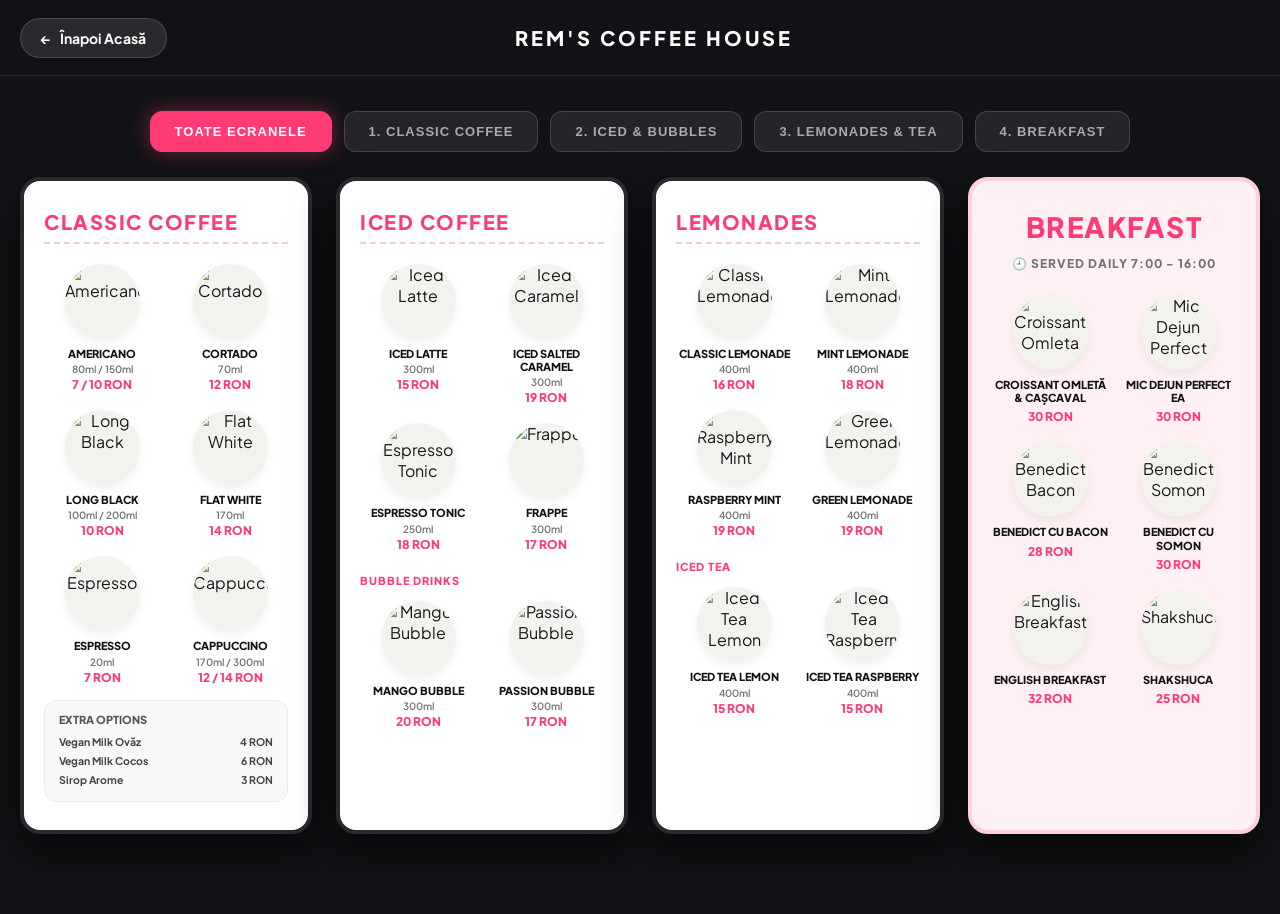
==== meniu.html @ 2468f1c6 "Create meniu.html" ====
<!DOCTYPE html>
<html lang="ro">
<head>
  <meta charset="UTF-8">
  <meta name="viewport" content="width=device-width, initial-scale=1.0">
  <title>Meniu Digital - Rem's Coffee House</title>
  
  <style>
    @import url('https://fonts.googleapis.com/css2?family=Plus+Jakarta+Sans:wght@400;500;600;700;800&display=swap');

    :root {
      --bg-dark: #121316;
      --card-bg: #ffffff;
      --text-main: #18191c;
      --text-muted: #71737c;
      --pink-neon: #ff3b75;
      --pink-light: #fff0f4;
      --border-color: #e2e4e9;
      --font-main: 'Plus Jakarta Sans', sans-serif;
    }

    * { box-sizing: border-box; margin: 0; padding: 0; }

    body {
      background-color: var(--bg-dark);
      color: #ffffff;
      font-family: var(--font-main);
      padding-bottom: 80px;
      -webkit-font-smoothing: antialiased;
    }

    .wrap { max-width: 1400px; margin: 0 auto; padding: 0 20px; }

    /* HEADER */
    .site-header {
      background: rgba(18, 19, 22, 0.85);
      backdrop-filter: blur(12px);
      border-bottom: 1px solid rgba(255,255,255,0.1);
      position: sticky;
      top: 0;
      z-index: 100;
    }

    .nav-container {
      display: flex;
      justify-content: space-between;
      align-items: center;
      height: 75px;
    }

    .btn-home {
      display: inline-flex;
      align-items: center;
      gap: 8px;
      text-decoration: none;
      color: #ffffff;
      font-weight: 700;
      font-size: 14px;
      background: rgba(255, 255, 255, 0.1);
      border: 1px solid rgba(255,255,255,0.15);
      padding: 10px 20px;
      border-radius: 30px;
      transition: all 0.25s ease;
    }

    .btn-home:hover {
      background: #ffffff;
      color: #000000;
      transform: translateY(-2px);
    }

    .logo-center {
      font-size: 20px;
      font-weight: 800;
      letter-spacing: 3px;
      color: #ffffff;
    }

    /* SCREEN SELECTOR / TABS */
    .tabs-bar {
      display: flex;
      justify-content: center;
      gap: 12px;
      margin: 35px 0 25px;
      flex-wrap: wrap;
    }

    .tab-btn {
      background: rgba(255, 255, 255, 0.08);
      border: 1px solid rgba(255, 255, 255, 0.15);
      color: #aaaaaa;
      padding: 12px 24px;
      border-radius: 12px;
      font-size: 13px;
      font-weight: 700;
      cursor: pointer;
      text-transform: uppercase;
      letter-spacing: 1px;
      transition: all 0.2s ease;
    }

    .tab-btn:hover, .tab-btn.active {
      background: var(--pink-neon);
      color: #ffffff;
      border-color: var(--pink-neon);
      box-shadow: 0 0 20px rgba(255, 59, 117, 0.4);
    }

    /* MENU PANELS CONTAINER */
    .tv-boards-grid {
      display: grid;
      grid-template-columns: repeat(4, 1fr);
      gap: 24px;
    }

    /* SINGLE TV BOARD */
    .tv-board {
      background: var(--card-bg);
      color: var(--text-main);
      border-radius: 20px;
      padding: 28px 20px;
      box-shadow: 0 20px 40px rgba(0, 0, 0, 0.6);
      display: flex;
      flex-direction: column;
      position: relative;
      overflow: hidden;
      border: 4px solid #282a30;
      transition: transform 0.3s ease;
    }

    .tv-board.pink-theme {
      background: var(--pink-light);
      border-color: #ffd0dc;
    }

    .board-header-title {
      color: var(--pink-neon);
      font-size: 20px;
      font-weight: 800;
      letter-spacing: 1.5px;
      text-transform: uppercase;
      margin-bottom: 20px;
      border-bottom: 2px dashed #f0cad4;
      padding-bottom: 8px;
    }

    .pink-theme .board-header-title {
      font-size: 28px;
      text-align: center;
      margin-bottom: 4px;
      border-bottom: none;
    }

    .pink-theme .sub-schedule {
      text-align: center;
      font-size: 12px;
      font-weight: 800;
      color: var(--text-muted);
      margin-bottom: 24px;
      letter-spacing: 1px;
    }

    .section-label {
      font-size: 11px;
      font-weight: 800;
      text-transform: uppercase;
      letter-spacing: 1px;
      color: var(--pink-neon);
      margin: 22px 0 14px;
    }

    /* ITEMS GRID IN BOARD */
    .items-grid-2col {
      display: grid;
      grid-template-columns: repeat(2, 1fr);
      gap: 18px 12px;
    }

    .items-grid-1col {
      display: flex;
      flex-direction: column;
      gap: 14px;
    }

    .item-card {
      display: flex;
      flex-direction: column;
      align-items: center;
      text-align: center;
    }

    .img-wrap {
      width: 75px;
      height: 75px;
      border-radius: 50%;
      overflow: hidden;
      margin-bottom: 8px;
      background: #f4f2ee;
      box-shadow: 0 4px 10px rgba(0,0,0,0.06);
    }

    .img-wrap img {
      width: 100%;
      height: 100%;
      object-fit: cover;
      transition: transform 0.3s ease;
    }

    .item-card:hover .img-wrap img {
      transform: scale(1.1);
    }

    .item-title {
      font-size: 11px;
      font-weight: 800;
      text-transform: uppercase;
      line-height: 1.2;
      margin-bottom: 3px;
      color: #111;
    }

    .item-meta {
      font-size: 10px;
      color: var(--text-muted);
      font-weight: 600;
    }

    .item-price-tag {
      font-size: 12px;
      font-weight: 800;
      color: var(--pink-neon);
      margin-top: 2px;
    }

    /* EXTRA LIST */
    .extras-panel {
      background: #f8f8fa;
      border-radius: 12px;
      padding: 12px 14px;
      margin-top: 15px;
      border: 1px solid #ebebeb;
    }

    .extras-panel h5 {
      font-size: 11px;
      text-transform: uppercase;
      font-weight: 800;
      color: #555;
      margin-bottom: 6px;
    }

    .extra-item {
      display: flex;
      justify-content: space-between;
      font-size: 10.5px;
      font-weight: 700;
      padding: 3px 0;
      color: #444;
    }

    /* RESPONSIVE */
    @media (max-width: 1200px) {
      .tv-boards-grid { grid-template-columns: repeat(2, 1fr); }
    }

    @media (max-width: 650px) {
      .tv-boards-grid { grid-template-columns: 1fr; }
    }
  </style>
</head>
<body>

  <!-- HEADER -->
  <header class="site-header">
    <div class="wrap nav-container">
      <a href="index.html" class="btn-home">
        <span>←</span> Înapoi Acasă
      </a>

      <div class="logo-center">
        REM'S COFFEE HOUSE
      </div>

      <div style="width: 120px;"></div>
    </div>
  </header>

  <div class="wrap">
    
    <!-- TABS MENU -->
    <div class="tabs-bar">
      <button class="tab-btn active" onclick="filterBoard('all')">Toate Ecranele</button>
      <button class="tab-btn" onclick="filterBoard('board-1')">1. Classic Coffee</button>
      <button class="tab-btn" onclick="filterBoard('board-2')">2. Iced & Bubbles</button>
      <button class="tab-btn" onclick="filterBoard('board-3')">3. Lemonades & Tea</button>
      <button class="tab-btn" onclick="filterBoard('board-4')">4. Breakfast</button>
    </div>

    <!-- ECRANELE DIGITALE (STIL TV PANELS) -->
    <div class="tv-boards-grid">
      
      <!-- BOARD 1: CLASSIC COFFEE -->
      <div class="tv-board" id="board-1">
        <div class="board-header-title">Classic Coffee</div>
        
        <div class="items-grid-2col">
          <div class="item-card">
            <div class="img-wrap"><img src="https://images.unsplash.com/photo-1514432324607-a09d9b4aefdd?w=300&q=80" alt="Americano"></div>
            <div class="item-title">Americano</div>
            <div class="item-meta">80ml / 150ml</div>
            <div class="item-price-tag">7 / 10 RON</div>
          </div>

          <div class="item-card">
            <div class="img-wrap"><img src="https://images.unsplash.com/photo-1534778101976-62847782c213?w=300&q=80" alt="Cortado"></div>
            <div class="item-title">Cortado</div>
            <div class="item-meta">70ml</div>
            <div class="item-price-tag">12 RON</div>
          </div>

          <div class="item-card">
            <div class="img-wrap"><img src="https://images.unsplash.com/photo-1517256064527-09c73fc73e38?w=300&q=80" alt="Long Black"></div>
            <div class="item-title">Long Black</div>
            <div class="item-meta">100ml / 200ml</div>
            <div class="item-price-tag">10 RON</div>
          </div>

          <div class="item-card">
            <div class="img-wrap"><img src="https://images.unsplash.com/photo-1577968897966-3d4325b36b61?w=300&q=80" alt="Flat White"></div>
            <div class="item-title">Flat White</div>
            <div class="item-meta">170ml</div>
            <div class="item-price-tag">14 RON</div>
          </div>

          <div class="item-card">
            <div class="img-wrap"><img src="https://images.unsplash.com/photo-1610889556528-9a770e32642f?w=300&q=80" alt="Espresso"></div>
            <div class="item-title">Espresso</div>
            <div class="item-meta">20ml</div>
            <div class="item-price-tag">7 RON</div>
          </div>

          <div class="item-card">
            <div class="img-wrap"><img src="https://images.unsplash.com/photo-1572442388796-11668a67e53d?w=300&q=80" alt="Cappuccino"></div>
            <div class="item-title">Cappuccino</div>
            <div class="item-meta">170ml / 300ml</div>
            <div class="item-price-tag">12 / 14 RON</div>
          </div>
        </div>

        <div class="extras-panel">
          <h5>Extra Options</h5>
          <div class="extra-item"><span>Vegan Milk Ovăz</span><span>4 RON</span></div>
          <div class="extra-item"><span>Vegan Milk Cocos</span><span>6 RON</span></div>
          <div class="extra-item"><span>Sirop Arome</span><span>3 RON</span></div>
        </div>
      </div>

      <!-- BOARD 2: ICED & BUBBLES -->
      <div class="tv-board" id="board-2">
        <div class="board-header-title">Iced Coffee</div>
        
        <div class="items-grid-2col">
          <div class="item-card">
            <div class="img-wrap"><img src="https://images.unsplash.com/photo-1517701604599-bb29b565090c?w=300&q=80" alt="Iced Latte"></div>
            <div class="item-title">Iced Latte</div>
            <div class="item-meta">300ml</div>
            <div class="item-price-tag">15 RON</div>
          </div>

          <div class="item-card">
            <div class="img-wrap"><img src="https://images.unsplash.com/photo-1461023058943-07fcbe16d735?w=300&q=80" alt="Iced Caramel"></div>
            <div class="item-title">Iced Salted Caramel</div>
            <div class="item-meta">300ml</div>
            <div class="item-price-tag">19 RON</div>
          </div>

          <div class="item-card">
            <div class="img-wrap"><img src="https://images.unsplash.com/photo-1553909489-cd47e0907980?w=300&q=80" alt="Espresso Tonic"></div>
            <div class="item-title">Espresso Tonic</div>
            <div class="item-meta">250ml</div>
            <div class="item-price-tag">18 RON</div>
          </div>

          <div class="item-card">
            <div class="img-wrap"><img src="https://images.unsplash.com/photo-1572490122747-3968b75cc699?w=300&q=80" alt="Frappe"></div>
            <div class="item-title">Frappe</div>
            <div class="item-meta">300ml</div>
            <div class="item-price-tag">17 RON</div>
          </div>
        </div>

        <div class="section-label">Bubble Drinks</div>

        <div class="items-grid-2col">
          <div class="item-card">
            <div class="img-wrap"><img src="https://images.unsplash.com/photo-1558857563-b371033873b8?w=300&q=80" alt="Mango Bubble"></div>
            <div class="item-title">Mango Bubble</div>
            <div class="item-meta">300ml</div>
            <div class="item-price-tag">20 RON</div>
          </div>

          <div class="item-card">
            <div class="img-wrap"><img src="https://images.unsplash.com/photo-1595981267035-7b04ca84a82d?w=300&q=80" alt="Passion Bubble"></div>
            <div class="item-title">Passion Bubble</div>
            <div class="item-meta">300ml</div>
            <div class="item-price-tag">17 RON</div>
          </div>
        </div>
      </div>

      <!-- BOARD 3: LEMONADES & TEA -->
      <div class="tv-board" id="board-3">
        <div class="board-header-title">Lemonades</div>
        
        <div class="items-grid-2col">
          <div class="item-card">
            <div class="img-wrap"><img src="https://images.unsplash.com/photo-1621263764928-df1444c5e859?w=300&q=80" alt="Classic Lemonade"></div>
            <div class="item-title">Classic Lemonade</div>
            <div class="item-meta">400ml</div>
            <div class="item-price-tag">16 RON</div>
          </div>

          <div class="item-card">
            <div class="img-wrap"><img src="https://images.unsplash.com/photo-1513558161293-cdaf765ed2fd?w=300&q=80" alt="Mint Lemonade"></div>
            <div class="item-title">Mint Lemonade</div>
            <div class="item-meta">400ml</div>
            <div class="item-price-tag">18 RON</div>
          </div>

          <div class="item-card">
            <div class="img-wrap"><img src="https://images.unsplash.com/photo-1556881286-fc6915169721?w=300&q=80" alt="Raspberry Mint"></div>
            <div class="item-title">Raspberry Mint</div>
            <div class="item-meta">400ml</div>
            <div class="item-price-tag">19 RON</div>
          </div>

          <div class="item-card">
            <div class="img-wrap"><img src="https://images.unsplash.com/photo-1546173159-315724a31696?w=300&q=80" alt="Green Lemonade"></div>
            <div class="item-title">Green Lemonade</div>
            <div class="item-meta">400ml</div>
            <div class="item-price-tag">19 RON</div>
          </div>
        </div>

        <div class="section-label">Iced Tea</div>

        <div class="items-grid-2col">
          <div class="item-card">
            <div class="img-wrap"><img src="https://images.unsplash.com/photo-1556679343-c7306c1976bc?w=300&q=80" alt="Iced Tea Lemon"></div>
            <div class="item-title">Iced Tea Lemon</div>
            <div class="item-meta">400ml</div>
            <div class="item-price-tag">15 RON</div>
          </div>

          <div class="item-card">
            <div class="img-wrap"><img src="https://images.unsplash.com/photo-1499638673689-79a0b5115d87?w=300&q=80" alt="Iced Tea Raspberry"></div>
            <div class="item-title">Iced Tea Raspberry</div>
            <div class="item-meta">400ml</div>
            <div class="item-price-tag">15 RON</div>
          </div>
        </div>
      </div>

      <!-- BOARD 4: BREAKFAST (ROZ CA ÎN POZĂ) -->
      <div class="tv-board pink-theme" id="board-4">
        <div class="board-header-title">BREAKFAST</div>
        <div class="sub-schedule">🕘 SERVED DAILY 7:00 - 16:00</div>
        
        <div class="items-grid-2col">
          <div class="item-card">
            <div class="img-wrap"><img src="https://images.unsplash.com/photo-1525351484163-7529414344d8?w=300&q=80" alt="Croissant Omleta"></div>
            <div class="item-title">Croissant Omletă & Cașcaval</div>
            <div class="item-price-tag">30 RON</div>
          </div>

          <div class="item-card">
            <div class="img-wrap"><img src="https://images.unsplash.com/photo-1533089860892-a7c6f0a88666?w=300&q=80" alt="Mic Dejun Perfect"></div>
            <div class="item-title">Mic Dejun Perfect EA</div>
            <div class="item-price-tag">30 RON</div>
          </div>

          <div class="item-card">
            <div class="img-wrap"><img src="https://images.unsplash.com/photo-1608039829572-78524f79c4c7?w=300&q=80" alt="Benedict Bacon"></div>
            <div class="item-title">Benedict cu Bacon</div>
            <div class="item-price-tag">28 RON</div>
          </div>

          <div class="item-card">
            <div class="img-wrap"><img src="https://images.unsplash.com/photo-1588137378633-dea1336ce1e2?w=300&q=80" alt="Benedict Somon"></div>
            <div class="item-title">Benedict cu Somon</div>
            <div class="item-price-tag">30 RON</div>
          </div>

          <div class="item-card">
            <div class="img-wrap"><img src="https://images.unsplash.com/photo-1517673400267-0251440c45dc?w=300&q=80" alt="English Breakfast"></div>
            <div class="item-title">English Breakfast</div>
            <div class="item-price-tag">32 RON</div>
          </div>

          <div class="item-card">
            <div class="img-wrap"><img src="https://images.unsplash.com/photo-1590412200988-a436970781fa?w=300&q=80" alt="Shakshuca"></div>
            <div class="item-title">Shakshuca</div>
            <div class="item-price-tag">25 RON</div>
          </div>
        </div>
      </div>

    </div>
  </div>

  <script>
    function filterBoard(boardId) {
      const boards = document.querySelectorAll('.tv-board');
      const tabs = document.querySelectorAll('.tab-btn');

      tabs.forEach(tab => tab.classList.remove('active'));
      event.target.classList.add('active');

      boards.forEach(board => {
        if (boardId === 'all' || board.id === boardId) {
          board.style.display = 'flex';
        } else {
          board.style.display = 'none';
        }
      });
    }
  </script>

</body>
</html>
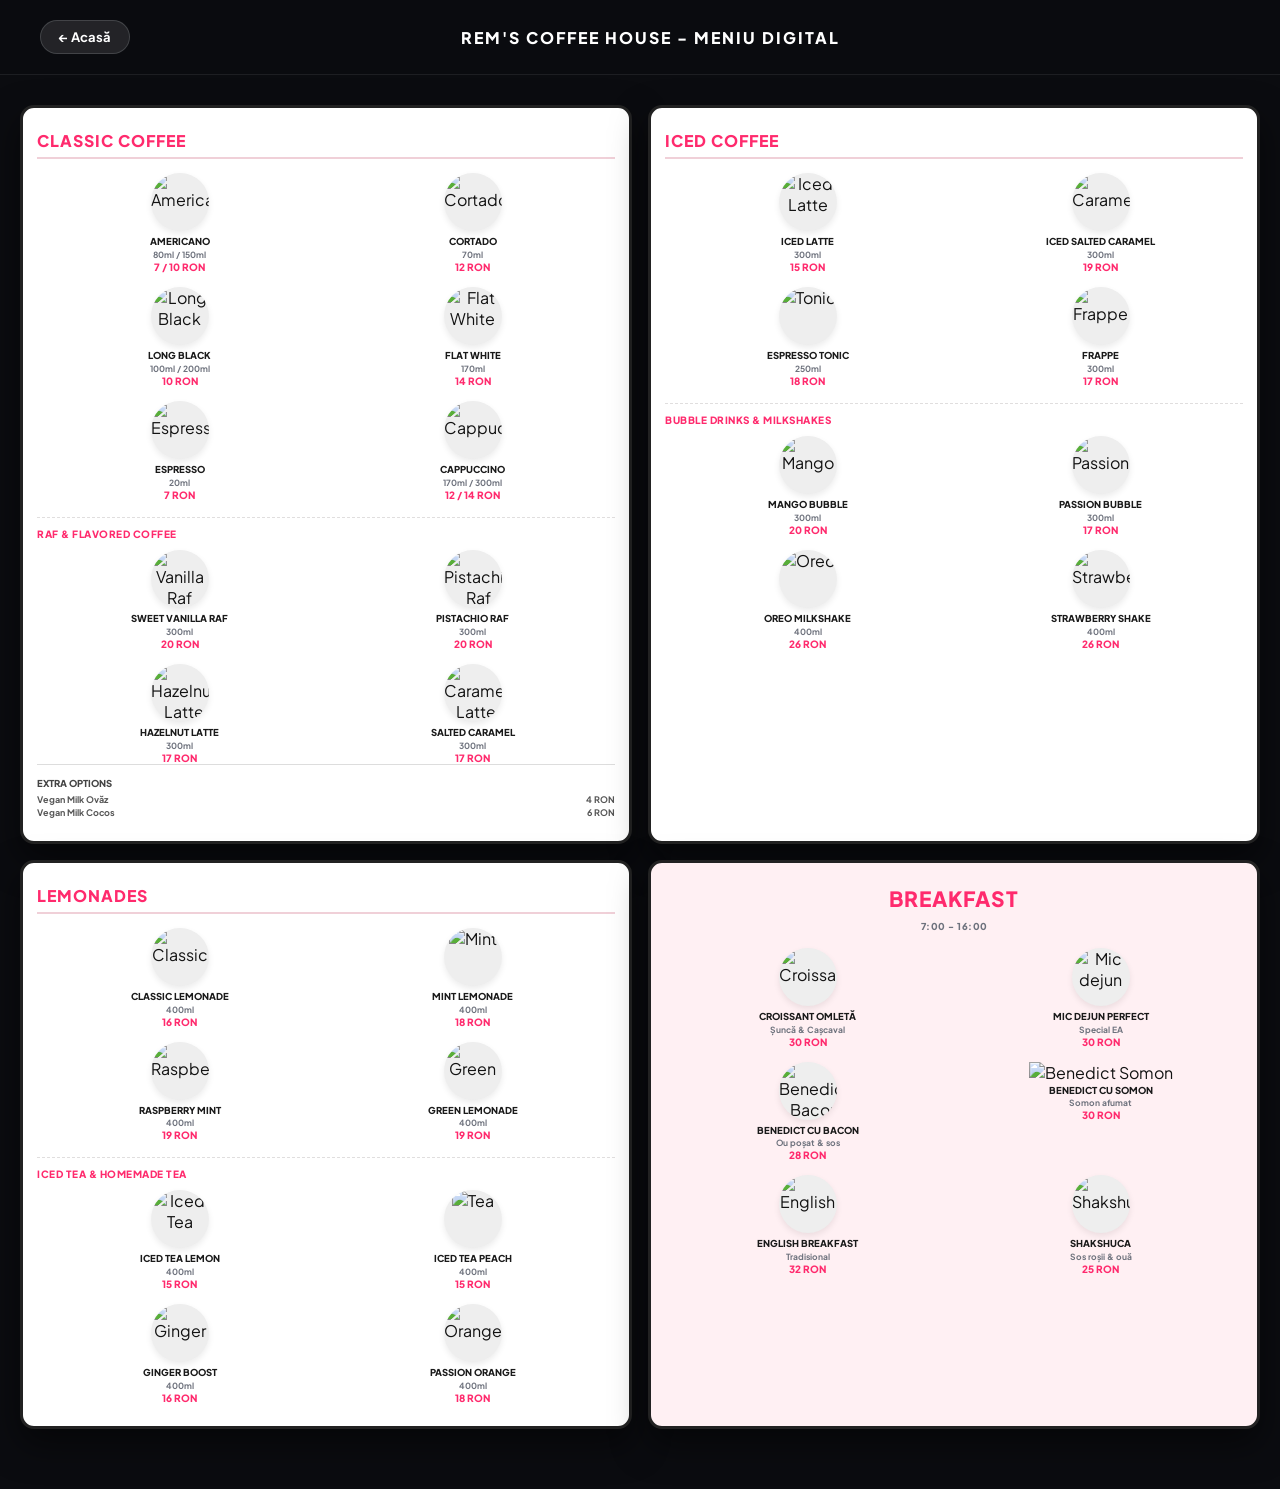
==== commit 361db01d: "Update meniu.html" ====
--- a/meniu.html
+++ b/meniu.html
@@ -6,525 +6,469 @@
   <title>Meniu Digital - Rem's Coffee House</title>
   
   <style>
-    @import url('https://fonts.googleapis.com/css2?family=Plus+Jakarta+Sans:wght@400;500;600;700;800&display=swap');
+    @import url('https://fonts.googleapis.com/css2?family=Plus+Jakarta+Sans:wght@500;700;800&display=swap');
 
     :root {
-      --bg-dark: #121316;
-      --card-bg: #ffffff;
-      --text-main: #18191c;
-      --text-muted: #71737c;
-      --pink-neon: #ff3b75;
-      --pink-light: #fff0f4;
-      --border-color: #e2e4e9;
+      --bg-screen: #0b0c10;
+      --panel-bg: #ffffff;
+      --panel-pink: #fff0f3;
+      --text-dark: #121212;
+      --text-muted: #6e727d;
+      --pink-accent: #ff2a6d;
       --font-main: 'Plus Jakarta Sans', sans-serif;
     }
 
     * { box-sizing: border-box; margin: 0; padding: 0; }
 
     body {
-      background-color: var(--bg-dark);
+      background-color: var(--bg-screen);
       color: #ffffff;
       font-family: var(--font-main);
-      padding-bottom: 80px;
+      padding: 0 0 60px 0;
       -webkit-font-smoothing: antialiased;
     }
 
-    .wrap { max-width: 1400px; margin: 0 auto; padding: 0 20px; }
-
-    /* HEADER */
-    .site-header {
-      background: rgba(18, 19, 22, 0.85);
-      backdrop-filter: blur(12px);
-      border-bottom: 1px solid rgba(255,255,255,0.1);
+    /* TOP BAR / NAVIGATION */
+    .top-bar {
+      display: flex;
+      justify-content: space-between;
+      align-items: center;
+      padding: 20px 40px;
+      background: rgba(11, 12, 16, 0.9);
+      border-bottom: 1px solid rgba(255,255,255,0.08);
       position: sticky;
       top: 0;
       z-index: 100;
-    }
-
-    .nav-container {
-      display: flex;
-      justify-content: space-between;
-      align-items: center;
-      height: 75px;
+      backdrop-filter: blur(10px);
     }
 
     .btn-home {
-      display: inline-flex;
-      align-items: center;
-      gap: 8px;
+      background: rgba(255, 255, 255, 0.1);
+      color: #fff;
       text-decoration: none;
-      color: #ffffff;
-      font-weight: 700;
-      font-size: 14px;
-      background: rgba(255, 255, 255, 0.1);
-      border: 1px solid rgba(255,255,255,0.15);
-      padding: 10px 20px;
-      border-radius: 30px;
-      transition: all 0.25s ease;
-    }
-
-    .btn-home:hover {
-      background: #ffffff;
-      color: #000000;
-      transform: translateY(-2px);
-    }
-
-    .logo-center {
-      font-size: 20px;
-      font-weight: 800;
-      letter-spacing: 3px;
-      color: #ffffff;
-    }
-
-    /* SCREEN SELECTOR / TABS */
-    .tabs-bar {
-      display: flex;
-      justify-content: center;
-      gap: 12px;
-      margin: 35px 0 25px;
-      flex-wrap: wrap;
-    }
-
-    .tab-btn {
-      background: rgba(255, 255, 255, 0.08);
-      border: 1px solid rgba(255, 255, 255, 0.15);
-      color: #aaaaaa;
-      padding: 12px 24px;
-      border-radius: 12px;
+      padding: 8px 18px;
+      border-radius: 20px;
       font-size: 13px;
       font-weight: 700;
-      cursor: pointer;
+      border: 1px solid rgba(255,255,255,0.15);
+      transition: all 0.2s ease;
+    }
+
+    .btn-home:hover {
+      background: #fff;
+      color: #000;
+    }
+
+    .brand-title {
+      font-size: 16px;
+      font-weight: 800;
+      letter-spacing: 2px;
       text-transform: uppercase;
-      letter-spacing: 1px;
-      transition: all 0.2s ease;
-    }
-
-    .tab-btn:hover, .tab-btn.active {
-      background: var(--pink-neon);
-      color: #ffffff;
-      border-color: var(--pink-neon);
-      box-shadow: 0 0 20px rgba(255, 59, 117, 0.4);
-    }
-
-    /* MENU PANELS CONTAINER */
-    .tv-boards-grid {
+    }
+
+    /* MENIU CONTAINER (SIMULARE 4 ECRANE TV) */
+    .screens-container {
       display: grid;
       grid-template-columns: repeat(4, 1fr);
-      gap: 24px;
-    }
-
-    /* SINGLE TV BOARD */
-    .tv-board {
-      background: var(--card-bg);
-      color: var(--text-main);
-      border-radius: 20px;
-      padding: 28px 20px;
-      box-shadow: 0 20px 40px rgba(0, 0, 0, 0.6);
+      gap: 16px;
+      max-width: 1650px;
+      margin: 30px auto 0;
+      padding: 0 20px;
+    }
+
+    /* UN ECRAN INDIVIDUAL */
+    .menu-screen {
+      background: var(--panel-bg);
+      color: var(--text-dark);
+      border-radius: 14px;
+      padding: 22px 14px;
+      box-shadow: 0 15px 35px rgba(0,0,0,0.5);
+      border: 3px solid #222;
       display: flex;
       flex-direction: column;
-      position: relative;
-      overflow: hidden;
-      border: 4px solid #282a30;
-      transition: transform 0.3s ease;
-    }
-
-    .tv-board.pink-theme {
-      background: var(--pink-light);
-      border-color: #ffd0dc;
-    }
-
-    .board-header-title {
-      color: var(--pink-neon);
-      font-size: 20px;
-      font-weight: 800;
-      letter-spacing: 1.5px;
+    }
+
+    .menu-screen.pink-screen {
+      background: var(--panel-pink);
+    }
+
+    /* TITLURI CATEGORII PE PANOU */
+    .screen-heading {
+      color: var(--pink-accent);
+      font-size: 16px;
+      font-weight: 800;
+      letter-spacing: 1px;
       text-transform: uppercase;
-      margin-bottom: 20px;
-      border-bottom: 2px dashed #f0cad4;
-      padding-bottom: 8px;
-    }
-
-    .pink-theme .board-header-title {
-      font-size: 28px;
+      border-bottom: 2px solid #f0d0d8;
+      padding-bottom: 6px;
+      margin-bottom: 14px;
+    }
+
+    .pink-screen .screen-heading {
+      font-size: 21px;
       text-align: center;
-      margin-bottom: 4px;
       border-bottom: none;
-    }
-
-    .pink-theme .sub-schedule {
+      margin-bottom: 2px;
+    }
+
+    .sub-info {
       text-align: center;
-      font-size: 12px;
+      font-size: 9.5px;
       font-weight: 800;
       color: var(--text-muted);
-      margin-bottom: 24px;
-      letter-spacing: 1px;
-    }
-
-    .section-label {
-      font-size: 11px;
-      font-weight: 800;
+      margin-bottom: 16px;
+      letter-spacing: 0.5px;
+    }
+
+    .sub-heading {
+      font-size: 10px;
+      font-weight: 800;
+      color: var(--pink-accent);
       text-transform: uppercase;
-      letter-spacing: 1px;
-      color: var(--pink-neon);
-      margin: 22px 0 14px;
-    }
-
-    /* ITEMS GRID IN BOARD */
-    .items-grid-2col {
+      letter-spacing: 0.5px;
+      margin: 16px 0 10px 0;
+      border-top: 1px dashed #e0dede;
+      padding-top: 10px;
+    }
+
+    /* GRID PRODUSE INTERIOR PANOU */
+    .items-grid {
       display: grid;
       grid-template-columns: repeat(2, 1fr);
-      gap: 18px 12px;
-    }
-
-    .items-grid-1col {
-      display: flex;
-      flex-direction: column;
-      gap: 14px;
-    }
-
-    .item-card {
+      gap: 14px 8px;
+    }
+
+    .menu-item {
       display: flex;
       flex-direction: column;
       align-items: center;
       text-align: center;
     }
 
-    .img-wrap {
-      width: 75px;
-      height: 75px;
+    .item-img {
+      width: 58px;
+      height: 58px;
       border-radius: 50%;
       overflow: hidden;
-      margin-bottom: 8px;
-      background: #f4f2ee;
-      box-shadow: 0 4px 10px rgba(0,0,0,0.06);
-    }
-
-    .img-wrap img {
+      background: #eee;
+      margin-bottom: 5px;
+      box-shadow: 0 3px 6px rgba(0,0,0,0.08);
+    }
+
+    .item-img img {
       width: 100%;
       height: 100%;
       object-fit: cover;
-      transition: transform 0.3s ease;
-    }
-
-    .item-card:hover .img-wrap img {
-      transform: scale(1.1);
-    }
-
-    .item-title {
-      font-size: 11px;
+    }
+
+    .item-name {
+      font-size: 9.5px;
       font-weight: 800;
       text-transform: uppercase;
-      line-height: 1.2;
-      margin-bottom: 3px;
-      color: #111;
-    }
-
-    .item-meta {
+      line-height: 1.15;
+      margin-bottom: 2px;
+      color: #1a1a1a;
+    }
+
+    .item-details {
+      font-size: 8.5px;
+      color: var(--text-muted);
+      font-weight: 700;
+    }
+
+    .item-price {
       font-size: 10px;
-      color: var(--text-muted);
-      font-weight: 600;
-    }
-
-    .item-price-tag {
-      font-size: 12px;
-      font-weight: 800;
-      color: var(--pink-neon);
-      margin-top: 2px;
-    }
-
-    /* EXTRA LIST */
-    .extras-panel {
-      background: #f8f8fa;
-      border-radius: 12px;
-      padding: 12px 14px;
-      margin-top: 15px;
-      border: 1px solid #ebebeb;
-    }
-
-    .extras-panel h5 {
-      font-size: 11px;
+      font-weight: 800;
+      color: var(--pink-accent);
+      margin-top: 1px;
+    }
+
+    /* EXTRAS STIL JOS */
+    .extras-box {
+      margin-top: auto;
+      padding-top: 12px;
+      border-top: 1px solid #ddd;
+    }
+
+    .extras-title {
+      font-size: 9.5px;
+      font-weight: 800;
       text-transform: uppercase;
-      font-weight: 800;
-      color: #555;
-      margin-bottom: 6px;
-    }
-
-    .extra-item {
+      color: #444;
+      margin-bottom: 4px;
+    }
+
+    .extra-row {
       display: flex;
       justify-content: space-between;
-      font-size: 10.5px;
+      font-size: 9px;
       font-weight: 700;
-      padding: 3px 0;
-      color: #444;
+      color: #555;
+      padding: 1px 0;
     }
 
     /* RESPONSIVE */
-    @media (max-width: 1200px) {
-      .tv-boards-grid { grid-template-columns: repeat(2, 1fr); }
-    }
-
-    @media (max-width: 650px) {
-      .tv-boards-grid { grid-template-columns: 1fr; }
+    @media (max-width: 1300px) {
+      .screens-container { grid-template-columns: repeat(2, 1fr); }
+    }
+    @media (max-width: 700px) {
+      .screens-container { grid-template-columns: 1fr; }
     }
   </style>
 </head>
 <body>
 
-  <!-- HEADER -->
-  <header class="site-header">
-    <div class="wrap nav-container">
-      <a href="index.html" class="btn-home">
-        <span>←</span> Înapoi Acasă
-      </a>
-
-      <div class="logo-center">
-        REM'S COFFEE HOUSE
-      </div>
-
-      <div style="width: 120px;"></div>
+  <!-- TOP BAR -->
+  <header class="top-bar">
+    <a href="index.html" class="btn-home">← Acasă</a>
+    <div class="brand-title">Rem's Coffee House - Meniu Digital</div>
+    <div style="width: 70px;"></div>
+  </header>
+
+  <!-- CELE 4 ECRANE TV -->
+  <div class="screens-container">
+    
+    <!-- ECRAN 1: CLASSIC & RAF & FLAVORED & MATCHA -->
+    <div class="menu-screen">
+      <div class="screen-heading">Classic Coffee</div>
+      <div class="items-grid">
+        <div class="menu-item">
+          <div class="item-img"><img src="https://images.unsplash.com/photo-1514432324607-a09d9b4aefdd?w=300&q=80" alt="Americano"></div>
+          <div class="item-name">Americano</div>
+          <div class="item-details">80ml / 150ml</div>
+          <div class="item-price">7 / 10 RON</div>
+        </div>
+        <div class="menu-item">
+          <div class="item-img"><img src="https://images.unsplash.com/photo-1534778101976-62847782c213?w=300&q=80" alt="Cortado"></div>
+          <div class="item-name">Cortado</div>
+          <div class="item-details">70ml</div>
+          <div class="item-price">12 RON</div>
+        </div>
+        <div class="menu-item">
+          <div class="item-img"><img src="https://images.unsplash.com/photo-1517256064527-09c73fc73e38?w=300&q=80" alt="Long Black"></div>
+          <div class="item-name">Long Black</div>
+          <div class="item-details">100ml / 200ml</div>
+          <div class="item-price">10 RON</div>
+        </div>
+        <div class="menu-item">
+          <div class="item-img"><img src="https://images.unsplash.com/photo-1577968897966-3d4325b36b61?w=300&q=80" alt="Flat White"></div>
+          <div class="item-name">Flat White</div>
+          <div class="item-details">170ml</div>
+          <div class="item-price">14 RON</div>
+        </div>
+        <div class="menu-item">
+          <div class="item-img"><img src="https://images.unsplash.com/photo-1610889556528-9a770e32642f?w=300&q=80" alt="Espresso"></div>
+          <div class="item-name">Espresso</div>
+          <div class="item-details">20ml</div>
+          <div class="item-price">7 RON</div>
+        </div>
+        <div class="menu-item">
+          <div class="item-img"><img src="https://images.unsplash.com/photo-1572442388796-11668a67e53d?w=300&q=80" alt="Cappuccino"></div>
+          <div class="item-name">Cappuccino</div>
+          <div class="item-details">170ml / 300ml</div>
+          <div class="item-price">12 / 14 RON</div>
+        </div>
+      </div>
+
+      <div class="sub-heading">Raf & Flavored Coffee</div>
+      <div class="items-grid">
+        <div class="menu-item">
+          <div class="item-img"><img src="https://images.unsplash.com/photo-1541167760496-1628856ab772?w=300&q=80" alt="Vanilla Raf"></div>
+          <div class="item-name">Sweet Vanilla Raf</div>
+          <div class="item-details">300ml</div>
+          <div class="item-price">20 RON</div>
+        </div>
+        <div class="menu-item">
+          <div class="item-img"><img src="https://images.unsplash.com/photo-1534778101976-62847782c213?w=300&q=80" alt="Pistachio Raf"></div>
+          <div class="item-name">Pistachio Raf</div>
+          <div class="item-details">300ml</div>
+          <div class="item-price">20 RON</div>
+        </div>
+        <div class="menu-item">
+          <div class="item-img"><img src="https://images.unsplash.com/photo-1461023058943-07fcbe16d735?w=300&q=80" alt="Hazelnut Latte"></div>
+          <div class="item-name">Hazelnut Latte</div>
+          <div class="item-details">300ml</div>
+          <div class="item-price">17 RON</div>
+        </div>
+        <div class="menu-item">
+          <div class="item-img"><img src="https://images.unsplash.com/photo-1593443320739-77f74939d0da?w=300&q=80" alt="Caramel Latte"></div>
+          <div class="item-name">Salted Caramel</div>
+          <div class="item-details">300ml</div>
+          <div class="item-price">17 RON</div>
+        </div>
+      </div>
+
+      <div class="extras-box">
+        <div class="extras-title">Extra Options</div>
+        <div class="extra-row"><span>Vegan Milk Ovăz</span><span>4 RON</span></div>
+        <div class="extra-row"><span>Vegan Milk Cocos</span><span>6 RON</span></div>
+      </div>
     </div>
-  </header>
-
-  <div class="wrap">
-    
-    <!-- TABS MENU -->
-    <div class="tabs-bar">
-      <button class="tab-btn active" onclick="filterBoard('all')">Toate Ecranele</button>
-      <button class="tab-btn" onclick="filterBoard('board-1')">1. Classic Coffee</button>
-      <button class="tab-btn" onclick="filterBoard('board-2')">2. Iced & Bubbles</button>
-      <button class="tab-btn" onclick="filterBoard('board-3')">3. Lemonades & Tea</button>
-      <button class="tab-btn" onclick="filterBoard('board-4')">4. Breakfast</button>
+
+    <!-- ECRAN 2: ICED COFFEE & BUBBLE DRINKS -->
+    <div class="menu-screen">
+      <div class="screen-heading">Iced Coffee</div>
+      <div class="items-grid">
+        <div class="menu-item">
+          <div class="item-img"><img src="https://images.unsplash.com/photo-1517701604599-bb29b565090c?w=300&q=80" alt="Iced Latte"></div>
+          <div class="item-name">Iced Latte</div>
+          <div class="item-details">300ml</div>
+          <div class="item-price">15 RON</div>
+        </div>
+        <div class="menu-item">
+          <div class="item-img"><img src="https://images.unsplash.com/photo-1461023058943-07fcbe16d735?w=300&q=80" alt="Caramel"></div>
+          <div class="item-name">Iced Salted Caramel</div>
+          <div class="item-details">300ml</div>
+          <div class="item-price">19 RON</div>
+        </div>
+        <div class="menu-item">
+          <div class="item-img"><img src="https://images.unsplash.com/photo-1553909489-cd47e0907980?w=300&q=80" alt="Tonic"></div>
+          <div class="item-name">Espresso Tonic</div>
+          <div class="item-details">250ml</div>
+          <div class="item-price">18 RON</div>
+        </div>
+        <div class="menu-item">
+          <div class="item-img"><img src="https://images.unsplash.com/photo-1572490122747-3968b75cc699?w=300&q=80" alt="Frappe"></div>
+          <div class="item-name">Frappe</div>
+          <div class="item-details">300ml</div>
+          <div class="item-price">17 RON</div>
+        </div>
+      </div>
+
+      <div class="sub-heading">Bubble Drinks & Milkshakes</div>
+      <div class="items-grid">
+        <div class="menu-item">
+          <div class="item-img"><img src="https://images.unsplash.com/photo-1558857563-b371033873b8?w=300&q=80" alt="Mango"></div>
+          <div class="item-name">Mango Bubble</div>
+          <div class="item-details">300ml</div>
+          <div class="item-price">20 RON</div>
+        </div>
+        <div class="menu-item">
+          <div class="item-img"><img src="https://images.unsplash.com/photo-1595981267035-7b04ca84a82d?w=300&q=80" alt="Passion"></div>
+          <div class="item-name">Passion Bubble</div>
+          <div class="item-details">300ml</div>
+          <div class="item-price">17 RON</div>
+        </div>
+        <div class="menu-item">
+          <div class="item-img"><img src="https://images.unsplash.com/photo-1572490122747-3968b75cc699?w=300&q=80" alt="Oreo"></div>
+          <div class="item-name">Oreo Milkshake</div>
+          <div class="item-details">400ml</div>
+          <div class="item-price">26 RON</div>
+        </div>
+        <div class="menu-item">
+          <div class="item-img"><img src="https://images.unsplash.com/photo-1541658016709-82535e94bc69?w=300&q=80" alt="Strawberry"></div>
+          <div class="item-name">Strawberry Shake</div>
+          <div class="item-details">400ml</div>
+          <div class="item-price">26 RON</div>
+        </div>
+      </div>
     </div>
 
-    <!-- ECRANELE DIGITALE (STIL TV PANELS) -->
-    <div class="tv-boards-grid">
+    <!-- ECRAN 3: LEMONADES & TEA -->
+    <div class="menu-screen">
+      <div class="screen-heading">Lemonades</div>
+      <div class="items-grid">
+        <div class="menu-item">
+          <div class="item-img"><img src="https://images.unsplash.com/photo-1621263764928-df1444c5e859?w=300&q=80" alt="Classic"></div>
+          <div class="item-name">Classic Lemonade</div>
+          <div class="item-details">400ml</div>
+          <div class="item-price">16 RON</div>
+        </div>
+        <div class="menu-item">
+          <div class="item-img"><img src="https://images.unsplash.com/photo-1513558161293-cdaf765ed2fd?w=300&q=80" alt="Mint"></div>
+          <div class="item-name">Mint Lemonade</div>
+          <div class="item-details">400ml</div>
+          <div class="item-price">18 RON</div>
+        </div>
+        <div class="menu-item">
+          <div class="item-img"><img src="https://images.unsplash.com/photo-1556881286-fc6915169721?w=300&q=80" alt="Raspberry"></div>
+          <div class="item-name">Raspberry Mint</div>
+          <div class="item-details">400ml</div>
+          <div class="item-price">19 RON</div>
+        </div>
+        <div class="menu-item">
+          <div class="item-img"><img src="https://images.unsplash.com/photo-1546173159-315724a31696?w=300&q=80" alt="Green"></div>
+          <div class="item-name">Green Lemonade</div>
+          <div class="item-details">400ml</div>
+          <div class="item-price">19 RON</div>
+        </div>
+      </div>
+
+      <div class="sub-heading">Iced Tea & Homemade Tea</div>
+      <div class="items-grid">
+        <div class="menu-item">
+          <div class="item-img"><img src="https://images.unsplash.com/photo-1556679343-c7306c1976bc?w=300&q=80" alt="Iced Tea"></div>
+          <div class="item-name">Iced Tea Lemon</div>
+          <div class="item-details">400ml</div>
+          <div class="item-price">15 RON</div>
+        </div>
+        <div class="menu-item">
+          <div class="item-img"><img src="https://images.unsplash.com/photo-1499638673689-79a0b5115d87?w=300&q=80" alt="Tea"></div>
+          <div class="item-name">Iced Tea Peach</div>
+          <div class="item-details">400ml</div>
+          <div class="item-price">15 RON</div>
+        </div>
+        <div class="menu-item">
+          <div class="item-img"><img src="https://images.unsplash.com/photo-1576092768241-dec231879fc3?w=300&q=80" alt="Ginger"></div>
+          <div class="item-name">Ginger Boost</div>
+          <div class="item-details">400ml</div>
+          <div class="item-price">16 RON</div>
+        </div>
+        <div class="menu-item">
+          <div class="item-img"><img src="https://images.unsplash.com/photo-1544787219-7f47ccb76574?w=300&q=80" alt="Orange"></div>
+          <div class="item-name">Passion Orange</div>
+          <div class="item-details">400ml</div>
+          <div class="item-price">18 RON</div>
+        </div>
+      </div>
+    </div>
+
+    <!-- ECRAN 4: BREAKFAST (ROZ) -->
+    <div class="menu-screen pink-screen">
+      <div class="screen-heading">BREAKFAST</div>
+      <div class="sub-info">7:00 - 16:00</div>
       
-      <!-- BOARD 1: CLASSIC COFFEE -->
-      <div class="tv-board" id="board-1">
-        <div class="board-header-title">Classic Coffee</div>
-        
-        <div class="items-grid-2col">
-          <div class="item-card">
-            <div class="img-wrap"><img src="https://images.unsplash.com/photo-1514432324607-a09d9b4aefdd?w=300&q=80" alt="Americano"></div>
-            <div class="item-title">Americano</div>
-            <div class="item-meta">80ml / 150ml</div>
-            <div class="item-price-tag">7 / 10 RON</div>
-          </div>
-
-          <div class="item-card">
-            <div class="img-wrap"><img src="https://images.unsplash.com/photo-1534778101976-62847782c213?w=300&q=80" alt="Cortado"></div>
-            <div class="item-title">Cortado</div>
-            <div class="item-meta">70ml</div>
-            <div class="item-price-tag">12 RON</div>
-          </div>
-
-          <div class="item-card">
-            <div class="img-wrap"><img src="https://images.unsplash.com/photo-1517256064527-09c73fc73e38?w=300&q=80" alt="Long Black"></div>
-            <div class="item-title">Long Black</div>
-            <div class="item-meta">100ml / 200ml</div>
-            <div class="item-price-tag">10 RON</div>
-          </div>
-
-          <div class="item-card">
-            <div class="img-wrap"><img src="https://images.unsplash.com/photo-1577968897966-3d4325b36b61?w=300&q=80" alt="Flat White"></div>
-            <div class="item-title">Flat White</div>
-            <div class="item-meta">170ml</div>
-            <div class="item-price-tag">14 RON</div>
-          </div>
-
-          <div class="item-card">
-            <div class="img-wrap"><img src="https://images.unsplash.com/photo-1610889556528-9a770e32642f?w=300&q=80" alt="Espresso"></div>
-            <div class="item-title">Espresso</div>
-            <div class="item-meta">20ml</div>
-            <div class="item-price-tag">7 RON</div>
-          </div>
-
-          <div class="item-card">
-            <div class="img-wrap"><img src="https://images.unsplash.com/photo-1572442388796-11668a67e53d?w=300&q=80" alt="Cappuccino"></div>
-            <div class="item-title">Cappuccino</div>
-            <div class="item-meta">170ml / 300ml</div>
-            <div class="item-price-tag">12 / 14 RON</div>
-          </div>
-        </div>
-
-        <div class="extras-panel">
-          <h5>Extra Options</h5>
-          <div class="extra-item"><span>Vegan Milk Ovăz</span><span>4 RON</span></div>
-          <div class="extra-item"><span>Vegan Milk Cocos</span><span>6 RON</span></div>
-          <div class="extra-item"><span>Sirop Arome</span><span>3 RON</span></div>
-        </div>
-      </div>
-
-      <!-- BOARD 2: ICED & BUBBLES -->
-      <div class="tv-board" id="board-2">
-        <div class="board-header-title">Iced Coffee</div>
-        
-        <div class="items-grid-2col">
-          <div class="item-card">
-            <div class="img-wrap"><img src="https://images.unsplash.com/photo-1517701604599-bb29b565090c?w=300&q=80" alt="Iced Latte"></div>
-            <div class="item-title">Iced Latte</div>
-            <div class="item-meta">300ml</div>
-            <div class="item-price-tag">15 RON</div>
-          </div>
-
-          <div class="item-card">
-            <div class="img-wrap"><img src="https://images.unsplash.com/photo-1461023058943-07fcbe16d735?w=300&q=80" alt="Iced Caramel"></div>
-            <div class="item-title">Iced Salted Caramel</div>
-            <div class="item-meta">300ml</div>
-            <div class="item-price-tag">19 RON</div>
-          </div>
-
-          <div class="item-card">
-            <div class="img-wrap"><img src="https://images.unsplash.com/photo-1553909489-cd47e0907980?w=300&q=80" alt="Espresso Tonic"></div>
-            <div class="item-title">Espresso Tonic</div>
-            <div class="item-meta">250ml</div>
-            <div class="item-price-tag">18 RON</div>
-          </div>
-
-          <div class="item-card">
-            <div class="img-wrap"><img src="https://images.unsplash.com/photo-1572490122747-3968b75cc699?w=300&q=80" alt="Frappe"></div>
-            <div class="item-title">Frappe</div>
-            <div class="item-meta">300ml</div>
-            <div class="item-price-tag">17 RON</div>
-          </div>
-        </div>
-
-        <div class="section-label">Bubble Drinks</div>
-
-        <div class="items-grid-2col">
-          <div class="item-card">
-            <div class="img-wrap"><img src="https://images.unsplash.com/photo-1558857563-b371033873b8?w=300&q=80" alt="Mango Bubble"></div>
-            <div class="item-title">Mango Bubble</div>
-            <div class="item-meta">300ml</div>
-            <div class="item-price-tag">20 RON</div>
-          </div>
-
-          <div class="item-card">
-            <div class="img-wrap"><img src="https://images.unsplash.com/photo-1595981267035-7b04ca84a82d?w=300&q=80" alt="Passion Bubble"></div>
-            <div class="item-title">Passion Bubble</div>
-            <div class="item-meta">300ml</div>
-            <div class="item-price-tag">17 RON</div>
-          </div>
-        </div>
-      </div>
-
-      <!-- BOARD 3: LEMONADES & TEA -->
-      <div class="tv-board" id="board-3">
-        <div class="board-header-title">Lemonades</div>
-        
-        <div class="items-grid-2col">
-          <div class="item-card">
-            <div class="img-wrap"><img src="https://images.unsplash.com/photo-1621263764928-df1444c5e859?w=300&q=80" alt="Classic Lemonade"></div>
-            <div class="item-title">Classic Lemonade</div>
-            <div class="item-meta">400ml</div>
-            <div class="item-price-tag">16 RON</div>
-          </div>
-
-          <div class="item-card">
-            <div class="img-wrap"><img src="https://images.unsplash.com/photo-1513558161293-cdaf765ed2fd?w=300&q=80" alt="Mint Lemonade"></div>
-            <div class="item-title">Mint Lemonade</div>
-            <div class="item-meta">400ml</div>
-            <div class="item-price-tag">18 RON</div>
-          </div>
-
-          <div class="item-card">
-            <div class="img-wrap"><img src="https://images.unsplash.com/photo-1556881286-fc6915169721?w=300&q=80" alt="Raspberry Mint"></div>
-            <div class="item-title">Raspberry Mint</div>
-            <div class="item-meta">400ml</div>
-            <div class="item-price-tag">19 RON</div>
-          </div>
-
-          <div class="item-card">
-            <div class="img-wrap"><img src="https://images.unsplash.com/photo-1546173159-315724a31696?w=300&q=80" alt="Green Lemonade"></div>
-            <div class="item-title">Green Lemonade</div>
-            <div class="item-meta">400ml</div>
-            <div class="item-price-tag">19 RON</div>
-          </div>
-        </div>
-
-        <div class="section-label">Iced Tea</div>
-
-        <div class="items-grid-2col">
-          <div class="item-card">
-            <div class="img-wrap"><img src="https://images.unsplash.com/photo-1556679343-c7306c1976bc?w=300&q=80" alt="Iced Tea Lemon"></div>
-            <div class="item-title">Iced Tea Lemon</div>
-            <div class="item-meta">400ml</div>
-            <div class="item-price-tag">15 RON</div>
-          </div>
-
-          <div class="item-card">
-            <div class="img-wrap"><img src="https://images.unsplash.com/photo-1499638673689-79a0b5115d87?w=300&q=80" alt="Iced Tea Raspberry"></div>
-            <div class="item-title">Iced Tea Raspberry</div>
-            <div class="item-meta">400ml</div>
-            <div class="item-price-tag">15 RON</div>
-          </div>
-        </div>
-      </div>
-
-      <!-- BOARD 4: BREAKFAST (ROZ CA ÎN POZĂ) -->
-      <div class="tv-board pink-theme" id="board-4">
-        <div class="board-header-title">BREAKFAST</div>
-        <div class="sub-schedule">🕘 SERVED DAILY 7:00 - 16:00</div>
-        
-        <div class="items-grid-2col">
-          <div class="item-card">
-            <div class="img-wrap"><img src="https://images.unsplash.com/photo-1525351484163-7529414344d8?w=300&q=80" alt="Croissant Omleta"></div>
-            <div class="item-title">Croissant Omletă & Cașcaval</div>
-            <div class="item-price-tag">30 RON</div>
-          </div>
-
-          <div class="item-card">
-            <div class="img-wrap"><img src="https://images.unsplash.com/photo-1533089860892-a7c6f0a88666?w=300&q=80" alt="Mic Dejun Perfect"></div>
-            <div class="item-title">Mic Dejun Perfect EA</div>
-            <div class="item-price-tag">30 RON</div>
-          </div>
-
-          <div class="item-card">
-            <div class="img-wrap"><img src="https://images.unsplash.com/photo-1608039829572-78524f79c4c7?w=300&q=80" alt="Benedict Bacon"></div>
-            <div class="item-title">Benedict cu Bacon</div>
-            <div class="item-price-tag">28 RON</div>
-          </div>
-
-          <div class="item-card">
-            <div class="img-wrap"><img src="https://images.unsplash.com/photo-1588137378633-dea1336ce1e2?w=300&q=80" alt="Benedict Somon"></div>
-            <div class="item-title">Benedict cu Somon</div>
-            <div class="item-price-tag">30 RON</div>
-          </div>
-
-          <div class="item-card">
-            <div class="img-wrap"><img src="https://images.unsplash.com/photo-1517673400267-0251440c45dc?w=300&q=80" alt="English Breakfast"></div>
-            <div class="item-title">English Breakfast</div>
-            <div class="item-price-tag">32 RON</div>
-          </div>
-
-          <div class="item-card">
-            <div class="img-wrap"><img src="https://images.unsplash.com/photo-1590412200988-a436970781fa?w=300&q=80" alt="Shakshuca"></div>
-            <div class="item-title">Shakshuca</div>
-            <div class="item-price-tag">25 RON</div>
-          </div>
-        </div>
-      </div>
-
+      <div class="items-grid">
+        <div class="menu-item">
+          <div class="item-img"><img src="https://images.unsplash.com/photo-1525351484163-7529414344d8?w=300&q=80" alt="Croissant"></div>
+          <div class="item-name">Croissant Omletă</div>
+          <div class="item-details">Șuncă & Cașcaval</div>
+          <div class="item-price">30 RON</div>
+        </div>
+        <div class="menu-item">
+          <div class="item-img"><img src="https://images.unsplash.com/photo-1533089860892-a7c6f0a88666?w=300&q=80" alt="Mic dejun"></div>
+          <div class="item-name">Mic Dejun Perfect</div>
+          <div class="item-details">Special EA</div>
+          <div class="item-price">30 RON</div>
+        </div>
+        <div class="menu-item">
+          <div class="item-img"><img src="https://images.unsplash.com/photo-1608039829572-78524f79c4c7?w=300&q=80" alt="Benedict Bacon"></div>
+          <div class="item-name">Benedict cu Bacon</div>
+          <div class="item-details">Ou poșat & sos</div>
+          <div class="item-price">28 RON</div>
+        </div>
+        <div class="menu-item">
+          <div class="img-img"><img src="https://images.unsplash.com/photo-1588137378633-dea1336ce1e2?w=300&q=80" alt="Benedict Somon"></div>
+          <div class="item-name" style="margin-top:2px;">Benedict cu Somon</div>
+          <div class="item-details">Somon afumat</div>
+          <div class="item-price">30 RON</div>
+        </div>
+        <div class="menu-item">
+          <div class="item-img"><img src="https://images.unsplash.com/photo-1517673400267-0251440c45dc?w=300&q=80" alt="English"></div>
+          <div class="item-name">English Breakfast</div>
+          <div class="item-details">Tradisional</div>
+          <div class="item-price">32 RON</div>
+        </div>
+        <div class="menu-item">
+          <div class="item-img"><img src="https://images.unsplash.com/photo-1590412200988-a436970781fa?w=300&q=80" alt="Shakshuca"></div>
+          <div class="item-name">Shakshuca</div>
+          <div class="item-details">Sos roșii & ouă</div>
+          <div class="item-price">25 RON</div>
+        </div>
+      </div>
     </div>
+
   </div>
-
-  <script>
-    function filterBoard(boardId) {
-      const boards = document.querySelectorAll('.tv-board');
-      const tabs = document.querySelectorAll('.tab-btn');
-
-      tabs.forEach(tab => tab.classList.remove('active'));
-      event.target.classList.add('active');
-
-      boards.forEach(board => {
-        if (boardId === 'all' || board.id === boardId) {
-          board.style.display = 'flex';
-        } else {
-          board.style.display = 'none';
-        }
-      });
-    }
-  </script>
 
 </body>
 </html>
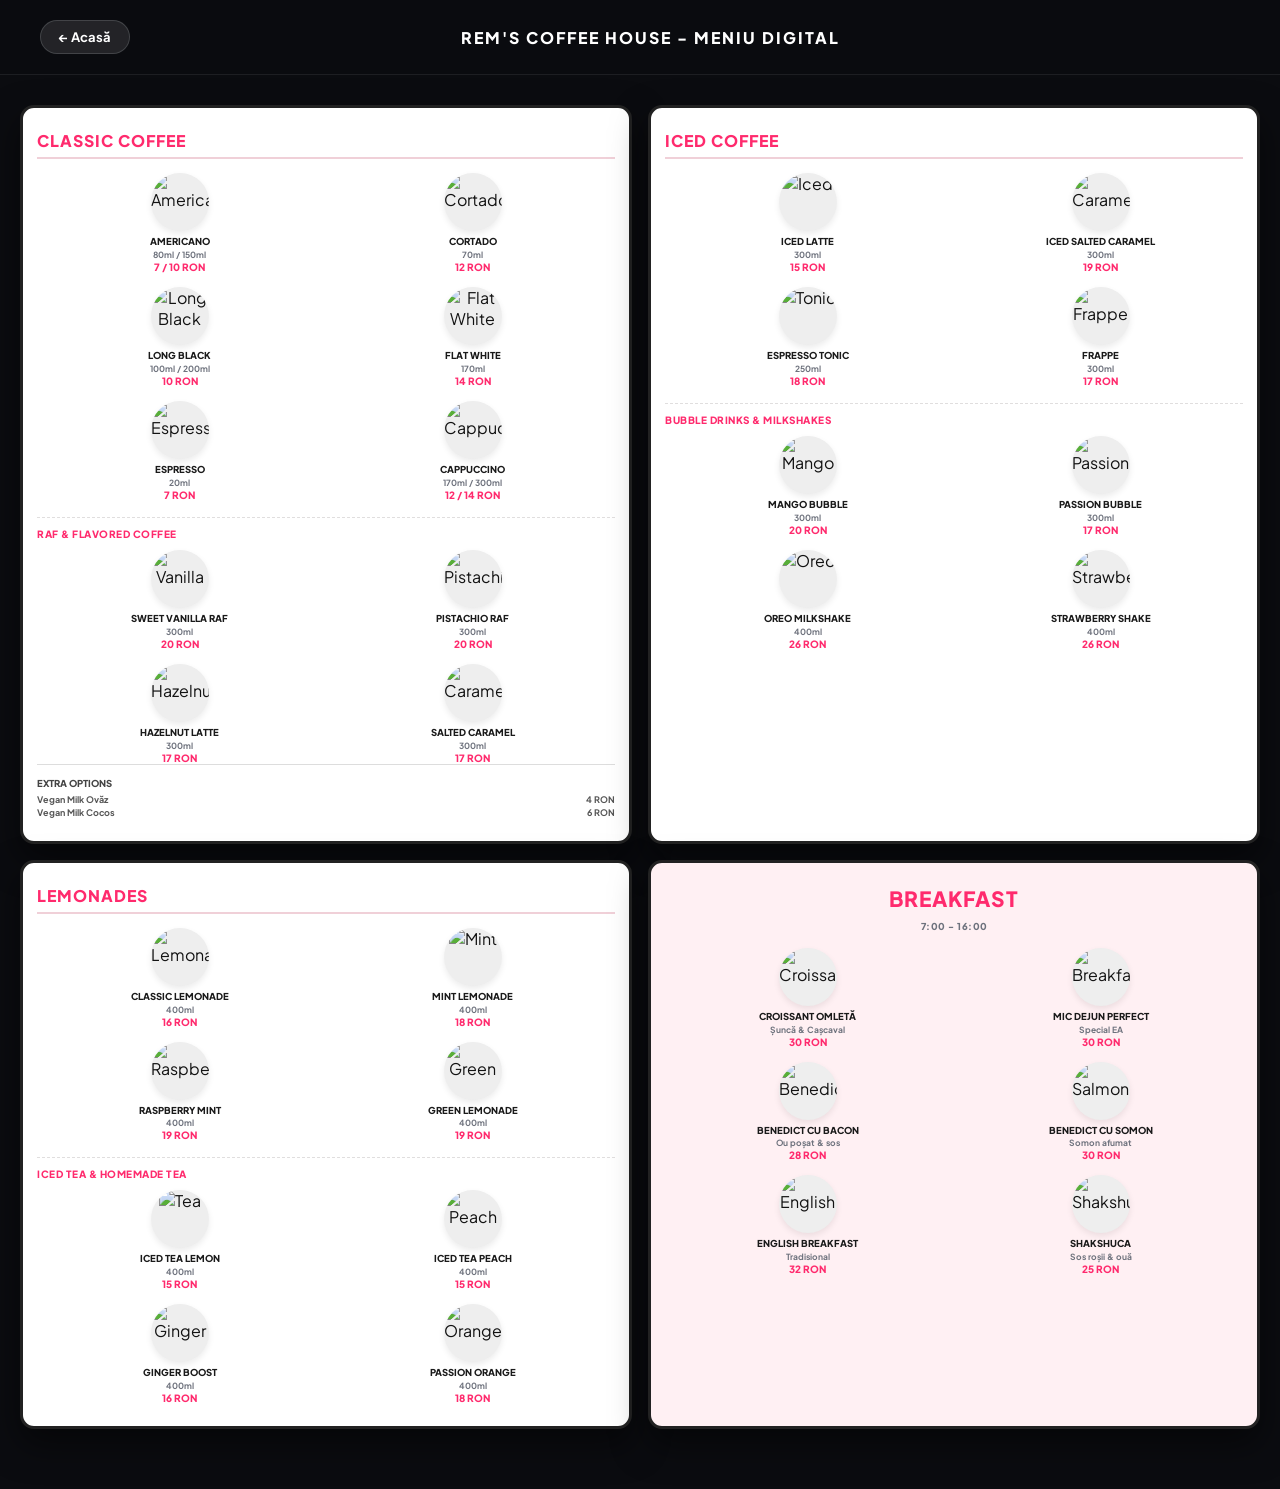
==== commit cf30d23f: "Update meniu.html" ====
--- a/meniu.html
+++ b/meniu.html
@@ -24,7 +24,7 @@
       background-color: var(--bg-screen);
       color: #ffffff;
       font-family: var(--font-main);
-      padding: 0 0 60px 0;
+      padding-bottom: 60px;
       -webkit-font-smoothing: antialiased;
     }
 
@@ -66,7 +66,7 @@
       text-transform: uppercase;
     }
 
-    /* MENIU CONTAINER (SIMULARE 4 ECRANE TV) */
+    /* MENIU CONTAINER (4 ECRANE TV) */
     .screens-container {
       display: grid;
       grid-template-columns: repeat(4, 1fr);
@@ -76,7 +76,6 @@
       padding: 0 20px;
     }
 
-    /* UN ECRAN INDIVIDUAL */
     .menu-screen {
       background: var(--panel-bg);
       color: var(--text-dark);
@@ -92,7 +91,6 @@
       background: var(--panel-pink);
     }
 
-    /* TITLURI CATEGORII PE PANOU */
     .screen-heading {
       color: var(--pink-accent);
       font-size: 16px;
@@ -131,7 +129,6 @@
       padding-top: 10px;
     }
 
-    /* GRID PRODUSE INTERIOR PANOU */
     .items-grid {
       display: grid;
       grid-template-columns: repeat(2, 1fr);
@@ -183,7 +180,6 @@
       margin-top: 1px;
     }
 
-    /* EXTRAS STIL JOS */
     .extras-box {
       margin-top: auto;
       padding-top: 12px;
@@ -207,7 +203,6 @@
       padding: 1px 0;
     }
 
-    /* RESPONSIVE */
     @media (max-width: 1300px) {
       .screens-container { grid-template-columns: repeat(2, 1fr); }
     }
@@ -218,17 +213,15 @@
 </head>
 <body>
 
-  <!-- TOP BAR -->
   <header class="top-bar">
     <a href="index.html" class="btn-home">← Acasă</a>
     <div class="brand-title">Rem's Coffee House - Meniu Digital</div>
     <div style="width: 70px;"></div>
   </header>
 
-  <!-- CELE 4 ECRANE TV -->
   <div class="screens-container">
     
-    <!-- ECRAN 1: CLASSIC & RAF & FLAVORED & MATCHA -->
+    <!-- ECRAN 1 -->
     <div class="menu-screen">
       <div class="screen-heading">Classic Coffee</div>
       <div class="items-grid">
@@ -273,25 +266,25 @@
       <div class="sub-heading">Raf & Flavored Coffee</div>
       <div class="items-grid">
         <div class="menu-item">
-          <div class="item-img"><img src="https://images.unsplash.com/photo-1541167760496-1628856ab772?w=300&q=80" alt="Vanilla Raf"></div>
+          <div class="item-img"><img src="https://images.unsplash.com/photo-1541167760496-1628856ab772?w=300&q=80" alt="Vanilla"></div>
           <div class="item-name">Sweet Vanilla Raf</div>
           <div class="item-details">300ml</div>
           <div class="item-price">20 RON</div>
         </div>
         <div class="menu-item">
-          <div class="item-img"><img src="https://images.unsplash.com/photo-1534778101976-62847782c213?w=300&q=80" alt="Pistachio Raf"></div>
+          <div class="item-img"><img src="https://images.unsplash.com/photo-1534778101976-62847782c213?w=300&q=80" alt="Pistachio"></div>
           <div class="item-name">Pistachio Raf</div>
           <div class="item-details">300ml</div>
           <div class="item-price">20 RON</div>
         </div>
         <div class="menu-item">
-          <div class="item-img"><img src="https://images.unsplash.com/photo-1461023058943-07fcbe16d735?w=300&q=80" alt="Hazelnut Latte"></div>
+          <div class="item-img"><img src="https://images.unsplash.com/photo-1461023058943-07fcbe16d735?w=300&q=80" alt="Hazelnut"></div>
           <div class="item-name">Hazelnut Latte</div>
           <div class="item-details">300ml</div>
           <div class="item-price">17 RON</div>
         </div>
         <div class="menu-item">
-          <div class="item-img"><img src="https://images.unsplash.com/photo-1593443320739-77f74939d0da?w=300&q=80" alt="Caramel Latte"></div>
+          <div class="item-img"><img src="https://images.unsplash.com/photo-1593443320739-77f74939d0da?w=300&q=80" alt="Caramel"></div>
           <div class="item-name">Salted Caramel</div>
           <div class="item-details">300ml</div>
           <div class="item-price">17 RON</div>
@@ -305,12 +298,12 @@
       </div>
     </div>
 
-    <!-- ECRAN 2: ICED COFFEE & BUBBLE DRINKS -->
+    <!-- ECRAN 2 -->
     <div class="menu-screen">
       <div class="screen-heading">Iced Coffee</div>
       <div class="items-grid">
         <div class="menu-item">
-          <div class="item-img"><img src="https://images.unsplash.com/photo-1517701604599-bb29b565090c?w=300&q=80" alt="Iced Latte"></div>
+          <div class="item-img"><img src="https://images.unsplash.com/photo-1517701604599-bb29b565090c?w=300&q=80" alt="Iced"></div>
           <div class="item-name">Iced Latte</div>
           <div class="item-details">300ml</div>
           <div class="item-price">15 RON</div>
@@ -364,12 +357,12 @@
       </div>
     </div>
 
-    <!-- ECRAN 3: LEMONADES & TEA -->
+    <!-- ECRAN 3 -->
     <div class="menu-screen">
       <div class="screen-heading">Lemonades</div>
       <div class="items-grid">
         <div class="menu-item">
-          <div class="item-img"><img src="https://images.unsplash.com/photo-1621263764928-df1444c5e859?w=300&q=80" alt="Classic"></div>
+          <div class="item-img"><img src="https://images.unsplash.com/photo-1621263764928-df1444c5e859?w=300&q=80" alt="Lemonade"></div>
           <div class="item-name">Classic Lemonade</div>
           <div class="item-details">400ml</div>
           <div class="item-price">16 RON</div>
@@ -397,13 +390,13 @@
       <div class="sub-heading">Iced Tea & Homemade Tea</div>
       <div class="items-grid">
         <div class="menu-item">
-          <div class="item-img"><img src="https://images.unsplash.com/photo-1556679343-c7306c1976bc?w=300&q=80" alt="Iced Tea"></div>
+          <div class="item-img"><img src="https://images.unsplash.com/photo-1556679343-c7306c1976bc?w=300&q=80" alt="Tea"></div>
           <div class="item-name">Iced Tea Lemon</div>
           <div class="item-details">400ml</div>
           <div class="item-price">15 RON</div>
         </div>
         <div class="menu-item">
-          <div class="item-img"><img src="https://images.unsplash.com/photo-1499638673689-79a0b5115d87?w=300&q=80" alt="Tea"></div>
+          <div class="item-img"><img src="https://images.unsplash.com/photo-1499638673689-79a0b5115d87?w=300&q=80" alt="Peach"></div>
           <div class="item-name">Iced Tea Peach</div>
           <div class="item-details">400ml</div>
           <div class="item-price">15 RON</div>
@@ -423,7 +416,7 @@
       </div>
     </div>
 
-    <!-- ECRAN 4: BREAKFAST (ROZ) -->
+    <!-- ECRAN 4 (BREAKFAST) -->
     <div class="menu-screen pink-screen">
       <div class="screen-heading">BREAKFAST</div>
       <div class="sub-info">7:00 - 16:00</div>
@@ -436,20 +429,20 @@
           <div class="item-price">30 RON</div>
         </div>
         <div class="menu-item">
-          <div class="item-img"><img src="https://images.unsplash.com/photo-1533089860892-a7c6f0a88666?w=300&q=80" alt="Mic dejun"></div>
+          <div class="item-img"><img src="https://images.unsplash.com/photo-1533089860892-a7c6f0a88666?w=300&q=80" alt="Breakfast"></div>
           <div class="item-name">Mic Dejun Perfect</div>
           <div class="item-details">Special EA</div>
           <div class="item-price">30 RON</div>
         </div>
         <div class="menu-item">
-          <div class="item-img"><img src="https://images.unsplash.com/photo-1608039829572-78524f79c4c7?w=300&q=80" alt="Benedict Bacon"></div>
+          <div class="item-img"><img src="https://images.unsplash.com/photo-1608039829572-78524f79c4c7?w=300&q=80" alt="Benedict"></div>
           <div class="item-name">Benedict cu Bacon</div>
           <div class="item-details">Ou poșat & sos</div>
           <div class="item-price">28 RON</div>
         </div>
         <div class="menu-item">
-          <div class="img-img"><img src="https://images.unsplash.com/photo-1588137378633-dea1336ce1e2?w=300&q=80" alt="Benedict Somon"></div>
-          <div class="item-name" style="margin-top:2px;">Benedict cu Somon</div>
+          <div class="item-img"><img src="https://images.unsplash.com/photo-1588137378633-dea1336ce1e2?w=300&q=80" alt="Salmon"></div>
+          <div class="item-name">Benedict cu Somon</div>
           <div class="item-details">Somon afumat</div>
           <div class="item-price">30 RON</div>
         </div>
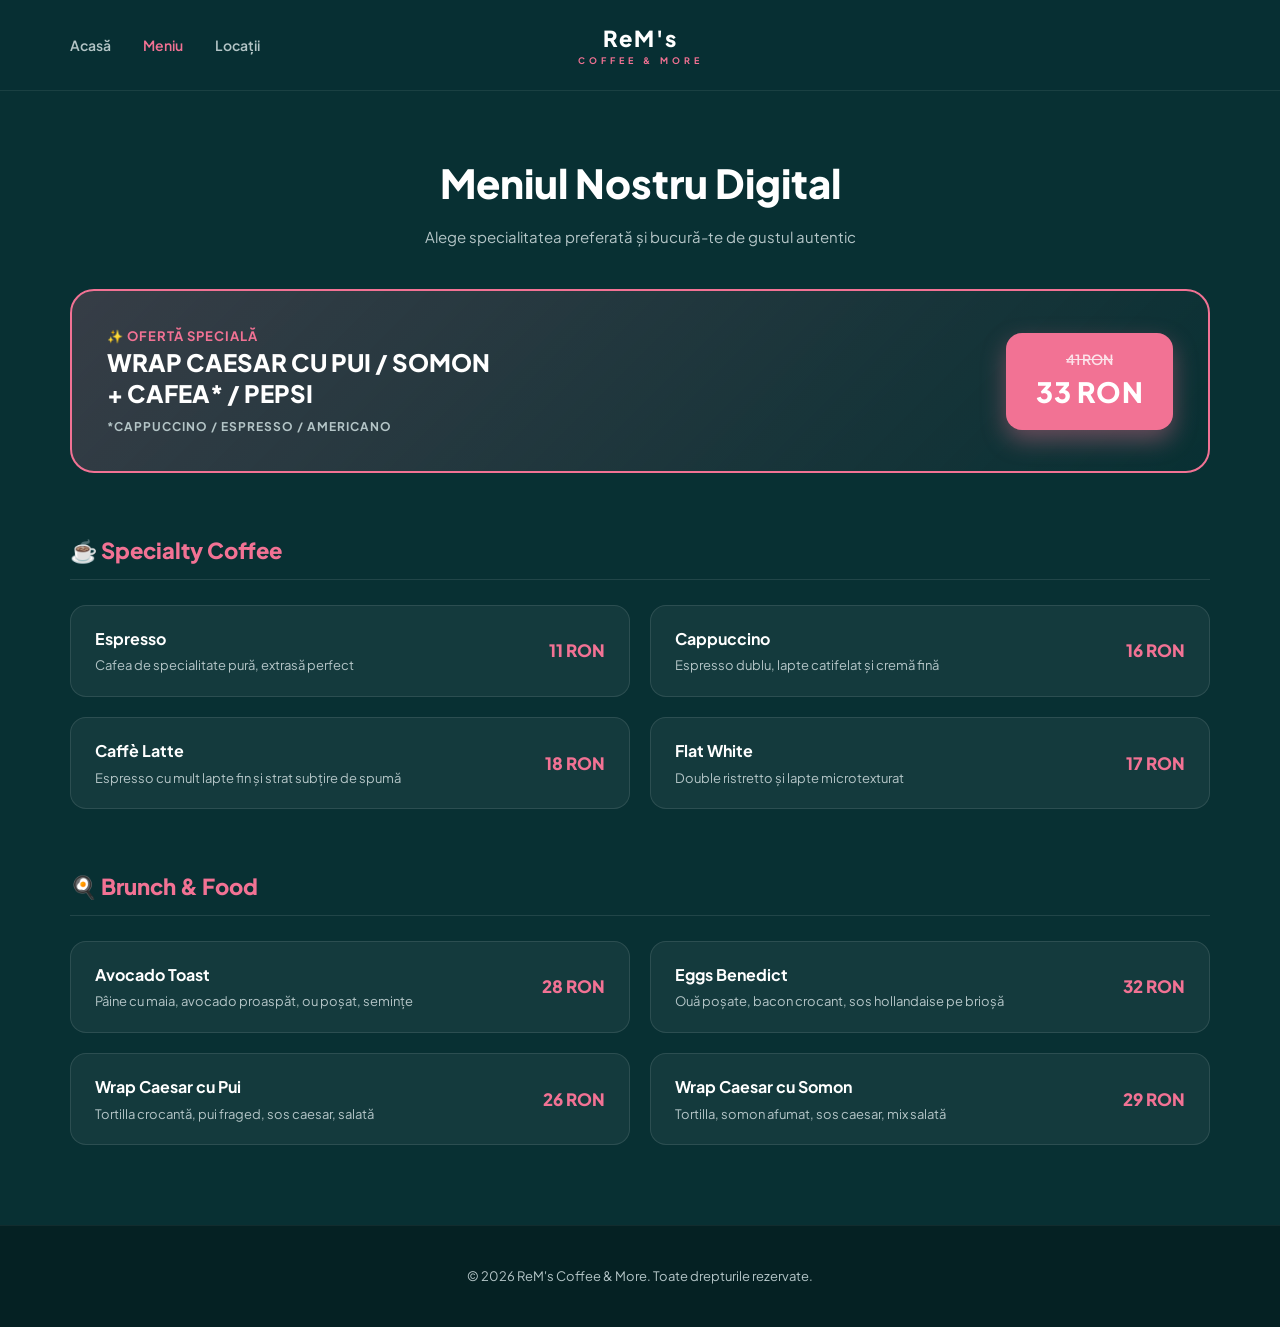
==== commit cbdaef47: "Update meniu.html" ====
--- a/meniu.html
+++ b/meniu.html
@@ -3,465 +3,324 @@
 <head>
   <meta charset="UTF-8">
   <meta name="viewport" content="width=device-width, initial-scale=1.0">
-  <title>Meniu Digital - Rem's Coffee House</title>
+  <title>Meniu Digital | ReM's Coffee & More</title>
   
   <style>
-    @import url('https://fonts.googleapis.com/css2?family=Plus+Jakarta+Sans:wght@500;700;800&display=swap');
+    @import url('https://fonts.googleapis.com/css2?family=Plus+Jakarta+Sans:wght@400;500;600;700;800&display=swap');
 
     :root {
-      --bg-screen: #0b0c10;
-      --panel-bg: #ffffff;
-      --panel-pink: #fff0f3;
-      --text-dark: #121212;
-      --text-muted: #6e727d;
-      --pink-accent: #ff2a6d;
-      --font-main: 'Plus Jakarta Sans', sans-serif;
+      --primary-teal: #083033;
+      --teal-dark: #052123;
+      --accent-pink: #f27294;
+      --card-bg: rgba(255, 255, 255, 0.05);
+      --card-border: rgba(255, 255, 255, 0.1);
+      --text-main: #ffffff;
+      --text-muted: #b4c5c7;
+      --font-sans: 'Plus Jakarta Sans', sans-serif;
     }
 
     * { box-sizing: border-box; margin: 0; padding: 0; }
+    html { scroll-behavior: smooth; }
 
     body {
-      background-color: var(--bg-screen);
-      color: #ffffff;
-      font-family: var(--font-main);
-      padding-bottom: 60px;
-      -webkit-font-smoothing: antialiased;
-    }
-
-    /* TOP BAR / NAVIGATION */
-    .top-bar {
+      background-color: var(--primary-teal);
+      color: var(--text-main);
+      font-family: var(--font-sans);
+      line-height: 1.6;
+    }
+
+    .wrap { max-width: 1200px; margin: 0 auto; padding: 0 30px; }
+
+    /* HEADER */
+    .site-header {
+      position: sticky;
+      top: 0;
+      background: rgba(8, 48, 51, 0.9);
+      backdrop-filter: blur(16px);
+      border-bottom: 1px solid rgba(255, 255, 255, 0.08);
+      z-index: 1000;
+    }
+
+    .nav-container {
+      display: grid;
+      grid-template-columns: 1fr auto 1fr;
+      align-items: center;
+      height: 90px;
+    }
+
+    .nav-left { display: flex; gap: 32px; }
+    .nav-left a {
+      text-decoration: none;
+      color: var(--text-muted);
+      font-size: 14px;
+      font-weight: 600;
+      transition: color 0.2s ease;
+    }
+    .nav-left a:hover, .nav-left a.active { color: var(--accent-pink); }
+
+    .logo-center {
+      text-align: center;
+      text-decoration: none;
+      display: flex;
+      flex-direction: column;
+      align-items: center;
+    }
+    .logo-main-text { font-size: 22px; font-weight: 800; letter-spacing: 2px; color: #fff; }
+    .logo-sub-text { font-size: 9px; font-weight: 700; letter-spacing: 4px; color: var(--accent-pink); text-transform: uppercase; margin-top: -2px; }
+
+    /* PAGE TITLE */
+    .menu-header {
+      text-align: center;
+      padding: 60px 0 40px 0;
+    }
+    .menu-header h1 { font-size: 40px; font-weight: 800; margin-bottom: 10px; }
+    .menu-header p { color: var(--text-muted); font-size: 15px; }
+
+    /* BANNER OFERTĂ SPECIALĂ (Pre اخذ din poza ta) */
+    .promo-banner {
+      background: linear-gradient(135deg, rgba(242, 114, 148, 0.2), rgba(8, 48, 51, 0.8));
+      border: 2px solid var(--accent-pink);
+      border-radius: 24px;
+      padding: 35px;
+      margin-bottom: 60px;
       display: flex;
       justify-content: space-between;
       align-items: center;
-      padding: 20px 40px;
-      background: rgba(11, 12, 16, 0.9);
-      border-bottom: 1px solid rgba(255,255,255,0.08);
-      position: sticky;
-      top: 0;
-      z-index: 100;
-      backdrop-filter: blur(10px);
-    }
-
-    .btn-home {
-      background: rgba(255, 255, 255, 0.1);
+      gap: 30px;
+      position: relative;
+      overflow: hidden;
+    }
+
+    .promo-content h3 {
+      font-size: 24px;
+      font-weight: 800;
       color: #fff;
-      text-decoration: none;
-      padding: 8px 18px;
-      border-radius: 20px;
+      margin-bottom: 8px;
+      line-height: 1.3;
+    }
+
+    .promo-content p {
       font-size: 13px;
+      color: var(--accent-pink);
       font-weight: 700;
-      border: 1px solid rgba(255,255,255,0.15);
-      transition: all 0.2s ease;
-    }
-
-    .btn-home:hover {
-      background: #fff;
-      color: #000;
-    }
-
-    .brand-title {
-      font-size: 16px;
+      text-transform: uppercase;
+      letter-spacing: 1px;
+    }
+
+    .promo-price-box {
+      background: var(--accent-pink);
+      color: #fff;
+      padding: 15px 30px;
+      border-radius: 16px;
+      text-align: center;
+      box-shadow: 0 10px 25px rgba(242, 114, 148, 0.4);
+      flex-shrink: 0;
+    }
+
+    .promo-old {
+      font-size: 14px;
+      text-decoration: line-through;
+      opacity: 0.8;
+      font-weight: 600;
+    }
+
+    .promo-new {
+      font-size: 28px;
+      font-weight: 900;
+      letter-spacing: 0.5px;
+    }
+
+    /* MENIU CATEGORII */
+    .menu-category {
+      margin-bottom: 60px;
+    }
+
+    .category-title {
+      font-size: 22px;
       font-weight: 800;
-      letter-spacing: 2px;
-      text-transform: uppercase;
-    }
-
-    /* MENIU CONTAINER (4 ECRANE TV) */
-    .screens-container {
-      display: grid;
-      grid-template-columns: repeat(4, 1fr);
-      gap: 16px;
-      max-width: 1650px;
-      margin: 30px auto 0;
-      padding: 0 20px;
-    }
-
-    .menu-screen {
-      background: var(--panel-bg);
-      color: var(--text-dark);
-      border-radius: 14px;
-      padding: 22px 14px;
-      box-shadow: 0 15px 35px rgba(0,0,0,0.5);
-      border: 3px solid #222;
+      color: var(--accent-pink);
+      margin-bottom: 25px;
+      border-bottom: 1px solid var(--card-border);
+      padding-bottom: 10px;
       display: flex;
-      flex-direction: column;
-    }
-
-    .menu-screen.pink-screen {
-      background: var(--panel-pink);
-    }
-
-    .screen-heading {
-      color: var(--pink-accent);
-      font-size: 16px;
-      font-weight: 800;
-      letter-spacing: 1px;
-      text-transform: uppercase;
-      border-bottom: 2px solid #f0d0d8;
-      padding-bottom: 6px;
-      margin-bottom: 14px;
-    }
-
-    .pink-screen .screen-heading {
-      font-size: 21px;
-      text-align: center;
-      border-bottom: none;
-      margin-bottom: 2px;
-    }
-
-    .sub-info {
-      text-align: center;
-      font-size: 9.5px;
-      font-weight: 800;
-      color: var(--text-muted);
-      margin-bottom: 16px;
-      letter-spacing: 0.5px;
-    }
-
-    .sub-heading {
-      font-size: 10px;
-      font-weight: 800;
-      color: var(--pink-accent);
-      text-transform: uppercase;
-      letter-spacing: 0.5px;
-      margin: 16px 0 10px 0;
-      border-top: 1px dashed #e0dede;
-      padding-top: 10px;
-    }
-
-    .items-grid {
+      align-items: center;
+      gap: 10px;
+    }
+
+    .menu-grid {
       display: grid;
       grid-template-columns: repeat(2, 1fr);
-      gap: 14px 8px;
+      gap: 20px;
     }
 
     .menu-item {
-      display: flex;
-      flex-direction: column;
-      align-items: center;
-      text-align: center;
-    }
-
-    .item-img {
-      width: 58px;
-      height: 58px;
-      border-radius: 50%;
-      overflow: hidden;
-      background: #eee;
-      margin-bottom: 5px;
-      box-shadow: 0 3px 6px rgba(0,0,0,0.08);
-    }
-
-    .item-img img {
-      width: 100%;
-      height: 100%;
-      object-fit: cover;
-    }
-
-    .item-name {
-      font-size: 9.5px;
-      font-weight: 800;
-      text-transform: uppercase;
-      line-height: 1.15;
-      margin-bottom: 2px;
-      color: #1a1a1a;
-    }
-
-    .item-details {
-      font-size: 8.5px;
-      color: var(--text-muted);
-      font-weight: 700;
-    }
-
-    .item-price {
-      font-size: 10px;
-      font-weight: 800;
-      color: var(--pink-accent);
-      margin-top: 1px;
-    }
-
-    .extras-box {
-      margin-top: auto;
-      padding-top: 12px;
-      border-top: 1px solid #ddd;
-    }
-
-    .extras-title {
-      font-size: 9.5px;
-      font-weight: 800;
-      text-transform: uppercase;
-      color: #444;
-      margin-bottom: 4px;
-    }
-
-    .extra-row {
+      background: var(--card-bg);
+      border: 1px solid var(--card-border);
+      border-radius: 16px;
+      padding: 20px 24px;
       display: flex;
       justify-content: space-between;
-      font-size: 9px;
+      align-items: center;
+      transition: all 0.2s ease;
+    }
+
+    .menu-item:hover {
+      background: rgba(255, 255, 255, 0.08);
+      border-color: rgba(242, 114, 148, 0.4);
+    }
+
+    .item-details h4 {
+      font-size: 16px;
       font-weight: 700;
-      color: #555;
-      padding: 1px 0;
-    }
-
-    @media (max-width: 1300px) {
-      .screens-container { grid-template-columns: repeat(2, 1fr); }
-    }
-    @media (max-width: 700px) {
-      .screens-container { grid-template-columns: 1fr; }
+      margin-bottom: 4px;
+      color: #fff;
+    }
+
+    .item-details p {
+      font-size: 13px;
+      color: var(--text-muted);
+    }
+
+    .item-price {
+      font-size: 17px;
+      font-weight: 800;
+      color: var(--accent-pink);
+      white-space: nowrap;
+      margin-left: 20px;
+    }
+
+    footer {
+      background-color: var(--teal-dark);
+      text-align: center;
+      padding: 40px 0;
+      font-size: 13px;
+      color: var(--text-muted);
+      border-top: 1px solid rgba(255, 255, 255, 0.05);
+      margin-top: 80px;
+    }
+
+    @media (max-width: 850px) {
+      .menu-grid { grid-template-columns: 1fr; }
+      .promo-banner { flex-direction: column; text-align: center; }
     }
   </style>
 </head>
 <body>
 
-  <header class="top-bar">
-    <a href="index.html" class="btn-home">← Acasă</a>
-    <div class="brand-title">Rem's Coffee House - Meniu Digital</div>
-    <div style="width: 70px;"></div>
+  <header class="site-header">
+    <div class="wrap nav-container">
+      <nav class="nav-left">
+        <a href="index.html">Acasă</a>
+        <a href="meniu.html" class="active">Meniu</a>
+        <a href="index.html#locatii">Locații</a>
+      </nav>
+
+      <a href="index.html" class="logo-center">
+        <span class="logo-main-text">ReM's</span>
+        <span class="logo-sub-text">Coffee & More</span>
+      </a>
+
+      <div></div>
+    </div>
   </header>
 
-  <div class="screens-container">
+  <div class="wrap">
     
-    <!-- ECRAN 1 -->
-    <div class="menu-screen">
-      <div class="screen-heading">Classic Coffee</div>
-      <div class="items-grid">
-        <div class="menu-item">
-          <div class="item-img"><img src="https://images.unsplash.com/photo-1514432324607-a09d9b4aefdd?w=300&q=80" alt="Americano"></div>
-          <div class="item-name">Americano</div>
-          <div class="item-details">80ml / 150ml</div>
-          <div class="item-price">7 / 10 RON</div>
-        </div>
-        <div class="menu-item">
-          <div class="item-img"><img src="https://images.unsplash.com/photo-1534778101976-62847782c213?w=300&q=80" alt="Cortado"></div>
-          <div class="item-name">Cortado</div>
-          <div class="item-details">70ml</div>
-          <div class="item-price">12 RON</div>
-        </div>
-        <div class="menu-item">
-          <div class="item-img"><img src="https://images.unsplash.com/photo-1517256064527-09c73fc73e38?w=300&q=80" alt="Long Black"></div>
-          <div class="item-name">Long Black</div>
-          <div class="item-details">100ml / 200ml</div>
-          <div class="item-price">10 RON</div>
-        </div>
-        <div class="menu-item">
-          <div class="item-img"><img src="https://images.unsplash.com/photo-1577968897966-3d4325b36b61?w=300&q=80" alt="Flat White"></div>
-          <div class="item-name">Flat White</div>
-          <div class="item-details">170ml</div>
-          <div class="item-price">14 RON</div>
-        </div>
-        <div class="menu-item">
-          <div class="item-img"><img src="https://images.unsplash.com/photo-1610889556528-9a770e32642f?w=300&q=80" alt="Espresso"></div>
-          <div class="item-name">Espresso</div>
-          <div class="item-details">20ml</div>
-          <div class="item-price">7 RON</div>
-        </div>
-        <div class="menu-item">
-          <div class="item-img"><img src="https://images.unsplash.com/photo-1572442388796-11668a67e53d?w=300&q=80" alt="Cappuccino"></div>
-          <div class="item-name">Cappuccino</div>
-          <div class="item-details">170ml / 300ml</div>
-          <div class="item-price">12 / 14 RON</div>
-        </div>
+    <div class="menu-header">
+      <h1>Meniul Nostru Digital</h1>
+      <p>Alege specialitatea preferată și bucură-te de gustul autentic</p>
+    </div>
+
+    <!-- OFERTA SPECIALĂ DIN POZĂ -->
+    <div class="promo-banner">
+      <div class="promo-content">
+        <p>✨ Ofertă Specială</p>
+        <h3>WRAP CAESAR CU PUI / SOMON<br>+ CAFEA* / PEPSI</h3>
+        <p style="color: var(--text-muted); font-size: 12px; margin-top: 5px;">*Cappuccino / Espresso / Americano</p>
       </div>
-
-      <div class="sub-heading">Raf & Flavored Coffee</div>
-      <div class="items-grid">
-        <div class="menu-item">
-          <div class="item-img"><img src="https://images.unsplash.com/photo-1541167760496-1628856ab772?w=300&q=80" alt="Vanilla"></div>
-          <div class="item-name">Sweet Vanilla Raf</div>
-          <div class="item-details">300ml</div>
-          <div class="item-price">20 RON</div>
-        </div>
-        <div class="menu-item">
-          <div class="item-img"><img src="https://images.unsplash.com/photo-1534778101976-62847782c213?w=300&q=80" alt="Pistachio"></div>
-          <div class="item-name">Pistachio Raf</div>
-          <div class="item-details">300ml</div>
-          <div class="item-price">20 RON</div>
-        </div>
-        <div class="menu-item">
-          <div class="item-img"><img src="https://images.unsplash.com/photo-1461023058943-07fcbe16d735?w=300&q=80" alt="Hazelnut"></div>
-          <div class="item-name">Hazelnut Latte</div>
-          <div class="item-details">300ml</div>
+      <div class="promo-price-box">
+        <div class="promo-old">41 RON</div>
+        <div class="promo-new">33 RON</div>
+      </div>
+    </div>
+
+    <!-- SPECIALITĂȚI CAFEA -->
+    <div class="menu-category">
+      <div class="category-title">☕ Specialty Coffee</div>
+      <div class="menu-grid">
+        <div class="menu-item">
+          <div class="item-details">
+            <h4>Espresso</h4>
+            <p>Cafea de specialitate pură, extrasă perfect</p>
+          </div>
+          <div class="item-price">11 RON</div>
+        </div>
+        <div class="menu-item">
+          <div class="item-details">
+            <h4>Cappuccino</h4>
+            <p>Espresso dublu, lapte catifelat și cremă fină</p>
+          </div>
+          <div class="item-price">16 RON</div>
+        </div>
+        <div class="menu-item">
+          <div class="item-details">
+            <h4>Caffè Latte</h4>
+            <p>Espresso cu mult lapte fin și strat subțire de spumă</p>
+          </div>
+          <div class="item-price">18 RON</div>
+        </div>
+        <div class="menu-item">
+          <div class="item-details">
+            <h4>Flat White</h4>
+            <p>Double ristretto și lapte microtexturat</p>
+          </div>
           <div class="item-price">17 RON</div>
         </div>
-        <div class="menu-item">
-          <div class="item-img"><img src="https://images.unsplash.com/photo-1593443320739-77f74939d0da?w=300&q=80" alt="Caramel"></div>
-          <div class="item-name">Salted Caramel</div>
-          <div class="item-details">300ml</div>
-          <div class="item-price">17 RON</div>
-        </div>
       </div>
-
-      <div class="extras-box">
-        <div class="extras-title">Extra Options</div>
-        <div class="extra-row"><span>Vegan Milk Ovăz</span><span>4 RON</span></div>
-        <div class="extra-row"><span>Vegan Milk Cocos</span><span>6 RON</span></div>
+    </div>
+
+    <!-- BRUNCH & FOOD -->
+    <div class="menu-category">
+      <div class="category-title">🍳 Brunch & Food</div>
+      <div class="menu-grid">
+        <div class="menu-item">
+          <div class="item-details">
+            <h4>Avocado Toast</h4>
+            <p>Pâine cu maia, avocado proaspăt, ou poșat, semințe</p>
+          </div>
+          <div class="item-price">28 RON</div>
+        </div>
+        <div class="menu-item">
+          <div class="item-details">
+            <h4>Eggs Benedict</h4>
+            <p>Ouă poșate, bacon crocant, sos hollandaise pe brioșă</p>
+          </div>
+          <div class="item-price">32 RON</div>
+        </div>
+        <div class="menu-item">
+          <div class="item-details">
+            <h4>Wrap Caesar cu Pui</h4>
+            <p>Tortilla crocantă, pui fraged, sos caesar, salată</p>
+          </div>
+          <div class="item-price">26 RON</div>
+        </div>
+        <div class="menu-item">
+          <div class="item-details">
+            <h4>Wrap Caesar cu Somon</h4>
+            <p>Tortilla, somon afumat, sos caesar, mix salată</p>
+          </div>
+          <div class="item-price">29 RON</div>
+        </div>
       </div>
     </div>
 
-    <!-- ECRAN 2 -->
-    <div class="menu-screen">
-      <div class="screen-heading">Iced Coffee</div>
-      <div class="items-grid">
-        <div class="menu-item">
-          <div class="item-img"><img src="https://images.unsplash.com/photo-1517701604599-bb29b565090c?w=300&q=80" alt="Iced"></div>
-          <div class="item-name">Iced Latte</div>
-          <div class="item-details">300ml</div>
-          <div class="item-price">15 RON</div>
-        </div>
-        <div class="menu-item">
-          <div class="item-img"><img src="https://images.unsplash.com/photo-1461023058943-07fcbe16d735?w=300&q=80" alt="Caramel"></div>
-          <div class="item-name">Iced Salted Caramel</div>
-          <div class="item-details">300ml</div>
-          <div class="item-price">19 RON</div>
-        </div>
-        <div class="menu-item">
-          <div class="item-img"><img src="https://images.unsplash.com/photo-1553909489-cd47e0907980?w=300&q=80" alt="Tonic"></div>
-          <div class="item-name">Espresso Tonic</div>
-          <div class="item-details">250ml</div>
-          <div class="item-price">18 RON</div>
-        </div>
-        <div class="menu-item">
-          <div class="item-img"><img src="https://images.unsplash.com/photo-1572490122747-3968b75cc699?w=300&q=80" alt="Frappe"></div>
-          <div class="item-name">Frappe</div>
-          <div class="item-details">300ml</div>
-          <div class="item-price">17 RON</div>
-        </div>
-      </div>
-
-      <div class="sub-heading">Bubble Drinks & Milkshakes</div>
-      <div class="items-grid">
-        <div class="menu-item">
-          <div class="item-img"><img src="https://images.unsplash.com/photo-1558857563-b371033873b8?w=300&q=80" alt="Mango"></div>
-          <div class="item-name">Mango Bubble</div>
-          <div class="item-details">300ml</div>
-          <div class="item-price">20 RON</div>
-        </div>
-        <div class="menu-item">
-          <div class="item-img"><img src="https://images.unsplash.com/photo-1595981267035-7b04ca84a82d?w=300&q=80" alt="Passion"></div>
-          <div class="item-name">Passion Bubble</div>
-          <div class="item-details">300ml</div>
-          <div class="item-price">17 RON</div>
-        </div>
-        <div class="menu-item">
-          <div class="item-img"><img src="https://images.unsplash.com/photo-1572490122747-3968b75cc699?w=300&q=80" alt="Oreo"></div>
-          <div class="item-name">Oreo Milkshake</div>
-          <div class="item-details">400ml</div>
-          <div class="item-price">26 RON</div>
-        </div>
-        <div class="menu-item">
-          <div class="item-img"><img src="https://images.unsplash.com/photo-1541658016709-82535e94bc69?w=300&q=80" alt="Strawberry"></div>
-          <div class="item-name">Strawberry Shake</div>
-          <div class="item-details">400ml</div>
-          <div class="item-price">26 RON</div>
-        </div>
-      </div>
-    </div>
-
-    <!-- ECRAN 3 -->
-    <div class="menu-screen">
-      <div class="screen-heading">Lemonades</div>
-      <div class="items-grid">
-        <div class="menu-item">
-          <div class="item-img"><img src="https://images.unsplash.com/photo-1621263764928-df1444c5e859?w=300&q=80" alt="Lemonade"></div>
-          <div class="item-name">Classic Lemonade</div>
-          <div class="item-details">400ml</div>
-          <div class="item-price">16 RON</div>
-        </div>
-        <div class="menu-item">
-          <div class="item-img"><img src="https://images.unsplash.com/photo-1513558161293-cdaf765ed2fd?w=300&q=80" alt="Mint"></div>
-          <div class="item-name">Mint Lemonade</div>
-          <div class="item-details">400ml</div>
-          <div class="item-price">18 RON</div>
-        </div>
-        <div class="menu-item">
-          <div class="item-img"><img src="https://images.unsplash.com/photo-1556881286-fc6915169721?w=300&q=80" alt="Raspberry"></div>
-          <div class="item-name">Raspberry Mint</div>
-          <div class="item-details">400ml</div>
-          <div class="item-price">19 RON</div>
-        </div>
-        <div class="menu-item">
-          <div class="item-img"><img src="https://images.unsplash.com/photo-1546173159-315724a31696?w=300&q=80" alt="Green"></div>
-          <div class="item-name">Green Lemonade</div>
-          <div class="item-details">400ml</div>
-          <div class="item-price">19 RON</div>
-        </div>
-      </div>
-
-      <div class="sub-heading">Iced Tea & Homemade Tea</div>
-      <div class="items-grid">
-        <div class="menu-item">
-          <div class="item-img"><img src="https://images.unsplash.com/photo-1556679343-c7306c1976bc?w=300&q=80" alt="Tea"></div>
-          <div class="item-name">Iced Tea Lemon</div>
-          <div class="item-details">400ml</div>
-          <div class="item-price">15 RON</div>
-        </div>
-        <div class="menu-item">
-          <div class="item-img"><img src="https://images.unsplash.com/photo-1499638673689-79a0b5115d87?w=300&q=80" alt="Peach"></div>
-          <div class="item-name">Iced Tea Peach</div>
-          <div class="item-details">400ml</div>
-          <div class="item-price">15 RON</div>
-        </div>
-        <div class="menu-item">
-          <div class="item-img"><img src="https://images.unsplash.com/photo-1576092768241-dec231879fc3?w=300&q=80" alt="Ginger"></div>
-          <div class="item-name">Ginger Boost</div>
-          <div class="item-details">400ml</div>
-          <div class="item-price">16 RON</div>
-        </div>
-        <div class="menu-item">
-          <div class="item-img"><img src="https://images.unsplash.com/photo-1544787219-7f47ccb76574?w=300&q=80" alt="Orange"></div>
-          <div class="item-name">Passion Orange</div>
-          <div class="item-details">400ml</div>
-          <div class="item-price">18 RON</div>
-        </div>
-      </div>
-    </div>
-
-    <!-- ECRAN 4 (BREAKFAST) -->
-    <div class="menu-screen pink-screen">
-      <div class="screen-heading">BREAKFAST</div>
-      <div class="sub-info">7:00 - 16:00</div>
-      
-      <div class="items-grid">
-        <div class="menu-item">
-          <div class="item-img"><img src="https://images.unsplash.com/photo-1525351484163-7529414344d8?w=300&q=80" alt="Croissant"></div>
-          <div class="item-name">Croissant Omletă</div>
-          <div class="item-details">Șuncă & Cașcaval</div>
-          <div class="item-price">30 RON</div>
-        </div>
-        <div class="menu-item">
-          <div class="item-img"><img src="https://images.unsplash.com/photo-1533089860892-a7c6f0a88666?w=300&q=80" alt="Breakfast"></div>
-          <div class="item-name">Mic Dejun Perfect</div>
-          <div class="item-details">Special EA</div>
-          <div class="item-price">30 RON</div>
-        </div>
-        <div class="menu-item">
-          <div class="item-img"><img src="https://images.unsplash.com/photo-1608039829572-78524f79c4c7?w=300&q=80" alt="Benedict"></div>
-          <div class="item-name">Benedict cu Bacon</div>
-          <div class="item-details">Ou poșat & sos</div>
-          <div class="item-price">28 RON</div>
-        </div>
-        <div class="menu-item">
-          <div class="item-img"><img src="https://images.unsplash.com/photo-1588137378633-dea1336ce1e2?w=300&q=80" alt="Salmon"></div>
-          <div class="item-name">Benedict cu Somon</div>
-          <div class="item-details">Somon afumat</div>
-          <div class="item-price">30 RON</div>
-        </div>
-        <div class="menu-item">
-          <div class="item-img"><img src="https://images.unsplash.com/photo-1517673400267-0251440c45dc?w=300&q=80" alt="English"></div>
-          <div class="item-name">English Breakfast</div>
-          <div class="item-details">Tradisional</div>
-          <div class="item-price">32 RON</div>
-        </div>
-        <div class="menu-item">
-          <div class="item-img"><img src="https://images.unsplash.com/photo-1590412200988-a436970781fa?w=300&q=80" alt="Shakshuca"></div>
-          <div class="item-name">Shakshuca</div>
-          <div class="item-details">Sos roșii & ouă</div>
-          <div class="item-price">25 RON</div>
-        </div>
-      </div>
-    </div>
-
   </div>
+
+  <footer>
+    <div class="wrap">
+      <p>© 2026 ReM's Coffee & More. Toate drepturile rezervate.</p>
+    </div>
+  </footer>
 
 </body>
 </html>
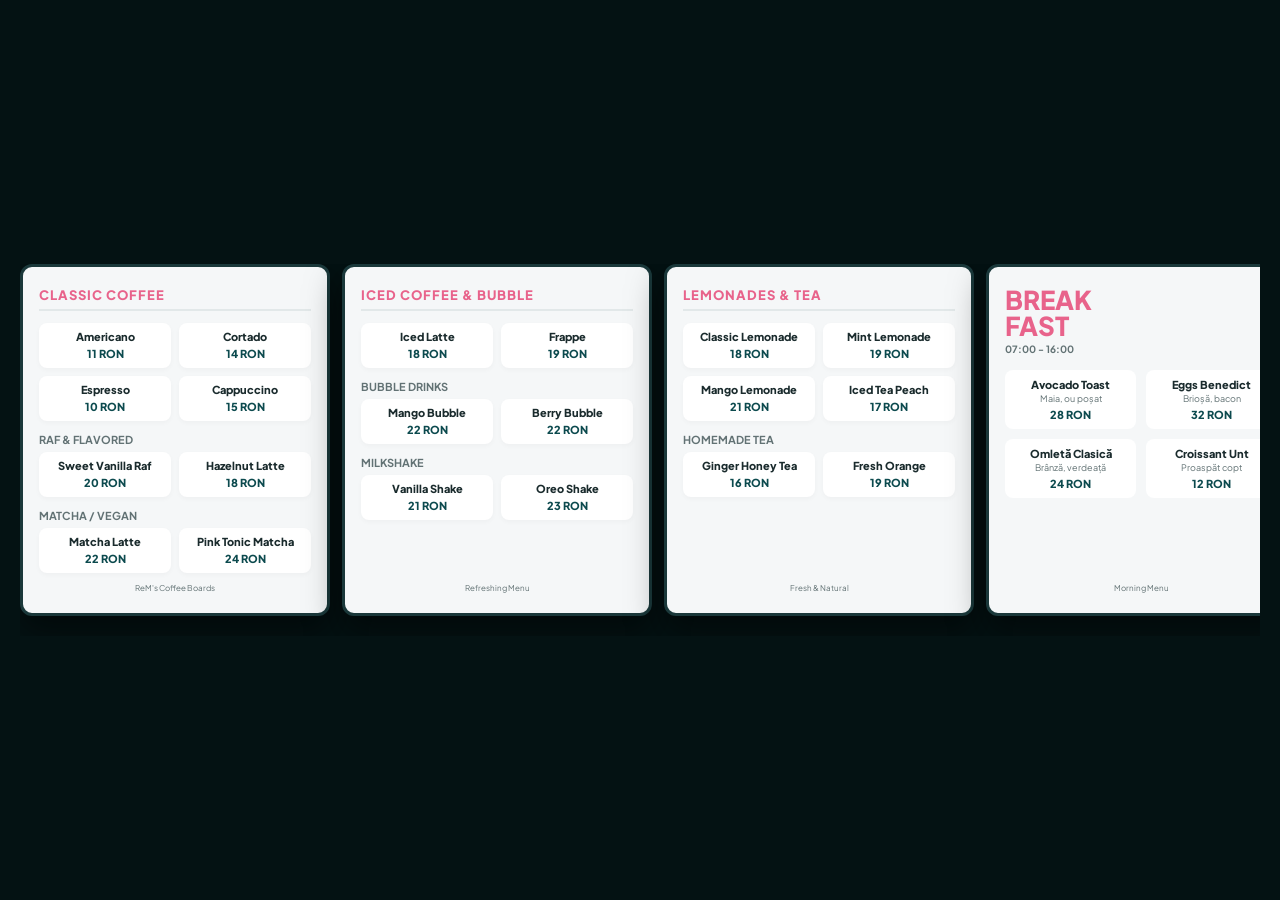
==== commit 8dc17fc0: "Update meniu.html" ====
--- a/meniu.html
+++ b/meniu.html
@@ -3,324 +3,399 @@
 <head>
   <meta charset="UTF-8">
   <meta name="viewport" content="width=device-width, initial-scale=1.0">
-  <title>Meniu Digital | ReM's Coffee & More</title>
+  <title>ReM's Digital Menu Boards</title>
   
   <style>
-    @import url('https://fonts.googleapis.com/css2?family=Plus+Jakarta+Sans:wght@400;500;600;700;800&display=swap');
+    @import url('https://fonts.googleapis.com/css2?family=Plus+Jakarta+Sans:wght@500;600;700;800;900&display=swap');
 
     :root {
-      --primary-teal: #083033;
-      --teal-dark: #052123;
-      --accent-pink: #f27294;
-      --card-bg: rgba(255, 255, 255, 0.05);
-      --card-border: rgba(255, 255, 255, 0.1);
-      --text-main: #ffffff;
-      --text-muted: #b4c5c7;
+      --screen-bg: #f5f7f8;
+      --card-bg: #ffffff;
+      --text-dark: #1a2b2d;
+      --text-muted: #627274;
+      --accent-pink: #e8638b;
+      --accent-teal: #0c4a4e;
       --font-sans: 'Plus Jakarta Sans', sans-serif;
     }
 
     * { box-sizing: border-box; margin: 0; padding: 0; }
-    html { scroll-behavior: smooth; }
 
     body {
-      background-color: var(--primary-teal);
-      color: var(--text-main);
+      background-color: #041213;
       font-family: var(--font-sans);
-      line-height: 1.6;
-    }
-
-    .wrap { max-width: 1200px; margin: 0 auto; padding: 0 30px; }
-
-    /* HEADER */
-    .site-header {
-      position: sticky;
-      top: 0;
-      background: rgba(8, 48, 51, 0.9);
-      backdrop-filter: blur(16px);
-      border-bottom: 1px solid rgba(255, 255, 255, 0.08);
-      z-index: 1000;
-    }
-
-    .nav-container {
-      display: grid;
-      grid-template-columns: 1fr auto 1fr;
+      padding: 40px 20px;
+      display: flex;
+      justify-content: center;
       align-items: center;
-      height: 90px;
-    }
-
-    .nav-left { display: flex; gap: 32px; }
-    .nav-left a {
-      text-decoration: none;
-      color: var(--text-muted);
-      font-size: 14px;
-      font-weight: 600;
-      transition: color 0.2s ease;
-    }
-    .nav-left a:hover, .nav-left a.active { color: var(--accent-pink); }
-
-    .logo-center {
-      text-align: center;
-      text-decoration: none;
+      min-height: 100vh;
+    }
+
+    /* CONTAINERUL CARE ȚINE CELE 5 ECRANE ALĂTURATE */
+    .menu-wall {
+      display: flex;
+      gap: 12px;
+      max-width: 1700px;
+      width: 100%;
+      overflow-x: auto;
+      padding-bottom: 20px;
+    }
+
+    /* UN SINGUR ECRAN DIGITAL (PANOU) */
+    .menu-screen {
+      flex: 1;
+      min-width: 310px;
+      background: var(--screen-bg);
+      border-radius: 12px;
+      padding: 20px 16px;
+      box-shadow: 0 15px 35px rgba(0,0,0,0.5);
+      border: 3px solid #1a383a;
       display: flex;
       flex-direction: column;
+      justify-content: space-between;
+    }
+
+    /* ECRANUL 5 (PROMO SPECIALĂ - Fundal Turcoaz închis) */
+    .menu-screen.promo-board {
+      background: linear-gradient(135deg, #093b3e 0%, #042022 100%);
+      color: #fff;
+      text-align: center;
+      justify-content: center;
       align-items: center;
     }
-    .logo-main-text { font-size: 22px; font-weight: 800; letter-spacing: 2px; color: #fff; }
-    .logo-sub-text { font-size: 9px; font-weight: 700; letter-spacing: 4px; color: var(--accent-pink); text-transform: uppercase; margin-top: -2px; }
-
-    /* PAGE TITLE */
-    .menu-header {
-      text-align: center;
-      padding: 60px 0 40px 0;
-    }
-    .menu-header h1 { font-size: 40px; font-weight: 800; margin-bottom: 10px; }
-    .menu-header p { color: var(--text-muted); font-size: 15px; }
-
-    /* BANNER OFERTĂ SPECIALĂ (Pre اخذ din poza ta) */
-    .promo-banner {
-      background: linear-gradient(135deg, rgba(242, 114, 148, 0.2), rgba(8, 48, 51, 0.8));
-      border: 2px solid var(--accent-pink);
-      border-radius: 24px;
-      padding: 35px;
-      margin-bottom: 60px;
-      display: flex;
-      justify-content: space-between;
-      align-items: center;
-      gap: 30px;
-      position: relative;
-      overflow: hidden;
-    }
-
-    .promo-content h3 {
-      font-size: 24px;
+
+    .board-category {
+      font-size: 13px;
       font-weight: 800;
-      color: #fff;
-      margin-bottom: 8px;
-      line-height: 1.3;
-    }
-
-    .promo-content p {
-      font-size: 13px;
       color: var(--accent-pink);
-      font-weight: 700;
       text-transform: uppercase;
       letter-spacing: 1px;
-    }
-
-    .promo-price-box {
+      margin-bottom: 12px;
+      border-bottom: 2px solid #e2e8e9;
+      padding-bottom: 6px;
+    }
+
+    .sub-category {
+      font-size: 11px;
+      font-weight: 700;
+      color: var(--text-muted);
+      text-transform: uppercase;
+      margin: 12px 0 6px 0;
+    }
+
+    /* ELEMENTE MENIU (GRID COMPACT) */
+    .items-grid {
+      display: grid;
+      grid-template-columns: repeat(2, 1fr);
+      gap: 8px;
+    }
+
+    .menu-box {
+      background: var(--card-bg);
+      border-radius: 8px;
+      padding: 8px;
+      text-align: center;
+      box-shadow: 0 2px 5px rgba(0,0,0,0.03);
+      display: flex;
+      flex-direction: column;
+      justify-content: space-between;
+    }
+
+    .menu-box-title {
+      font-size: 11px;
+      font-weight: 800;
+      color: var(--text-dark);
+      line-height: 1.1;
+      margin-bottom: 4px;
+    }
+
+    .menu-box-sub {
+      font-size: 9px;
+      color: var(--text-muted);
+      margin-bottom: 6px;
+    }
+
+    .menu-box-price {
+      font-size: 11px;
+      font-weight: 900;
+      color: var(--accent-teal);
+    }
+
+    /* STIL PENTRU ECRANUL DE BREAKFAST */
+    .breakfast-title {
+      font-size: 26px;
+      font-weight: 900;
+      color: var(--accent-pink);
+      text-transform: uppercase;
+      line-height: 1;
+      margin-bottom: 4px;
+    }
+
+    .breakfast-time {
+      font-size: 10px;
+      font-weight: 700;
+      color: var(--text-muted);
+      margin-bottom: 15px;
+    }
+
+    .food-grid {
+      display: grid;
+      grid-template-columns: repeat(2, 1fr);
+      gap: 10px;
+    }
+
+    .food-card {
+      background: var(--card-bg);
+      border-radius: 8px;
+      padding: 8px;
+      text-align: center;
+    }
+
+    .food-card h4 {
+      font-size: 11px;
+      font-weight: 800;
+      color: var(--text-dark);
+      margin-bottom: 2px;
+    }
+
+    .food-card p {
+      font-size: 9px;
+      color: var(--text-muted);
+      margin-bottom: 4px;
+    }
+
+    .food-card .price {
+      font-size: 11px;
+      font-weight: 900;
+      color: var(--accent-teal);
+    }
+
+    /* STIL ECRAN PROMO (WRAP CAESAR) */
+    .promo-content h2 {
+      font-size: 22px;
+      font-weight: 900;
+      line-height: 1.2;
+      text-transform: uppercase;
+      margin-bottom: 10px;
+      color: #fff;
+    }
+
+    .promo-note {
+      font-size: 10px;
+      color: rgba(255,255,255,0.7);
+      margin-bottom: 20px;
+    }
+
+    .promo-badge-box {
       background: var(--accent-pink);
-      color: #fff;
-      padding: 15px 30px;
-      border-radius: 16px;
-      text-align: center;
-      box-shadow: 0 10px 25px rgba(242, 114, 148, 0.4);
-      flex-shrink: 0;
-    }
-
-    .promo-old {
-      font-size: 14px;
-      text-decoration: line-through;
-      opacity: 0.8;
-      font-weight: 600;
-    }
-
-    .promo-new {
-      font-size: 28px;
-      font-weight: 900;
-      letter-spacing: 0.5px;
-    }
-
-    /* MENIU CATEGORII */
-    .menu-category {
-      margin-bottom: 60px;
-    }
-
-    .category-title {
-      font-size: 22px;
-      font-weight: 800;
-      color: var(--accent-pink);
-      margin-bottom: 25px;
-      border-bottom: 1px solid var(--card-border);
-      padding-bottom: 10px;
+      padding: 12px 24px;
+      border-radius: 12px;
       display: flex;
       align-items: center;
-      gap: 10px;
-    }
-
-    .menu-grid {
-      display: grid;
-      grid-template-columns: repeat(2, 1fr);
-      gap: 20px;
-    }
-
-    .menu-item {
-      background: var(--card-bg);
-      border: 1px solid var(--card-border);
-      border-radius: 16px;
-      padding: 20px 24px;
-      display: flex;
-      justify-content: space-between;
-      align-items: center;
-      transition: all 0.2s ease;
-    }
-
-    .menu-item:hover {
-      background: rgba(255, 255, 255, 0.08);
-      border-color: rgba(242, 114, 148, 0.4);
-    }
-
-    .item-details h4 {
-      font-size: 16px;
-      font-weight: 700;
-      margin-bottom: 4px;
-      color: #fff;
-    }
-
-    .item-details p {
-      font-size: 13px;
-      color: var(--text-muted);
-    }
-
-    .item-price {
-      font-size: 17px;
-      font-weight: 800;
-      color: var(--accent-pink);
-      white-space: nowrap;
-      margin-left: 20px;
-    }
-
-    footer {
-      background-color: var(--teal-dark);
+      gap: 15px;
+      box-shadow: 0 8px 20px rgba(232, 99, 139, 0.4);
+    }
+
+    .old-pr { font-size: 14px; text-decoration: line-through; color: rgba(255,255,255,0.8); font-weight: 700; }
+    .new-pr { font-size: 28px; font-weight: 900; color: #fff; }
+
+    .board-logo {
+      margin-top: 25px;
       text-align: center;
-      padding: 40px 0;
-      font-size: 13px;
-      color: var(--text-muted);
-      border-top: 1px solid rgba(255, 255, 255, 0.05);
-      margin-top: 80px;
-    }
-
-    @media (max-width: 850px) {
-      .menu-grid { grid-template-columns: 1fr; }
-      .promo-banner { flex-direction: column; text-align: center; }
-    }
+    }
+    .board-logo span { display: block; }
+    .b-name { font-size: 18px; font-weight: 900; letter-spacing: 2px; color: #fff; }
+    .b-sub { font-size: 7px; font-weight: 700; letter-spacing: 3px; color: var(--accent-pink); text-transform: uppercase; }
+
+    /* Scrollbar fin pentru ecrane mici */
+    .menu-wall::-webkit-scrollbar { height: 8px; }
+    .menu-wall::-webkit-scrollbar-thumb { background: #1a383a; border-radius: 4px; }
   </style>
 </head>
 <body>
 
-  <header class="site-header">
-    <div class="wrap nav-container">
-      <nav class="nav-left">
-        <a href="index.html">Acasă</a>
-        <a href="meniu.html" class="active">Meniu</a>
-        <a href="index.html#locatii">Locații</a>
-      </nav>
-
-      <a href="index.html" class="logo-center">
-        <span class="logo-main-text">ReM's</span>
-        <span class="logo-sub-text">Coffee & More</span>
-      </a>
-
-      <div></div>
+  <div class="menu-wall">
+
+    <!-- ECRAN 1: CLASSIC COFFEE, RAF & MATCHA -->
+    <div class="menu-screen">
+      <div>
+        <div class="board-category">Classic Coffee</div>
+        <div class="items-grid">
+          <div class="menu-box">
+            <div class="menu-box-title">Americano</div>
+            <div class="menu-box-price">11 RON</div>
+          </div>
+          <div class="menu-box">
+            <div class="menu-box-title">Cortado</div>
+            <div class="menu-box-price">14 RON</div>
+          </div>
+          <div class="menu-box">
+            <div class="menu-box-title">Espresso</div>
+            <div class="menu-box-price">10 RON</div>
+          </div>
+          <div class="menu-box">
+            <div class="menu-box-title">Cappuccino</div>
+            <div class="menu-box-price">15 RON</div>
+          </div>
+        </div>
+
+        <div class="sub-category">Raf & Flavored</div>
+        <div class="items-grid">
+          <div class="menu-box">
+            <div class="menu-box-title">Sweet Vanilla Raf</div>
+            <div class="menu-box-price">20 RON</div>
+          </div>
+          <div class="menu-box">
+            <div class="menu-box-title">Hazelnut Latte</div>
+            <div class="menu-box-price">18 RON</div>
+          </div>
+        </div>
+
+        <div class="sub-category">Matcha / Vegan</div>
+        <div class="items-grid">
+          <div class="menu-box">
+            <div class="menu-box-title">Matcha Latte</div>
+            <div class="menu-box-price">22 RON</div>
+          </div>
+          <div class="menu-box">
+            <div class="menu-box-title">Pink Tonic Matcha</div>
+            <div class="menu-box-price">24 RON</div>
+          </div>
+        </div>
+      </div>
+      <div style="font-size: 8px; text-align: center; color: var(--text-muted); margin-top: 10px;">ReM's Coffee Boards</div>
     </div>
-  </header>
-
-  <div class="wrap">
-    
-    <div class="menu-header">
-      <h1>Meniul Nostru Digital</h1>
-      <p>Alege specialitatea preferată și bucură-te de gustul autentic</p>
+
+    <!-- ECRAN 2: ICED COFFEE, BUBBLE DRINKS & MILKSHAKE -->
+    <div class="menu-screen">
+      <div>
+        <div class="board-category">Iced Coffee & Bubble</div>
+        <div class="items-grid">
+          <div class="menu-box">
+            <div class="menu-box-title">Iced Latte</div>
+            <div class="menu-box-price">18 RON</div>
+          </div>
+          <div class="menu-box">
+            <div class="menu-box-title">Frappe</div>
+            <div class="menu-box-price">19 RON</div>
+          </div>
+        </div>
+
+        <div class="sub-category">Bubble Drinks</div>
+        <div class="items-grid">
+          <div class="menu-box">
+            <div class="menu-box-title">Mango Bubble</div>
+            <div class="menu-box-price">22 RON</div>
+          </div>
+          <div class="menu-box">
+            <div class="menu-box-title">Berry Bubble</div>
+            <div class="menu-box-price">22 RON</div>
+          </div>
+        </div>
+
+        <div class="sub-category">Milkshake</div>
+        <div class="items-grid">
+          <div class="menu-box">
+            <div class="menu-box-title">Vanilla Shake</div>
+            <div class="menu-box-price">21 RON</div>
+          </div>
+          <div class="menu-box">
+            <div class="menu-box-title">Oreo Shake</div>
+            <div class="menu-box-price">23 RON</div>
+          </div>
+        </div>
+      </div>
+      <div style="font-size: 8px; text-align: center; color: var(--text-muted); margin-top: 10px;">Refreshing Menu</div>
     </div>
 
-    <!-- OFERTA SPECIALĂ DIN POZĂ -->
-    <div class="promo-banner">
+    <!-- ECRAN 3: LEMONADES & ICED TEA -->
+    <div class="menu-screen">
+      <div>
+        <div class="board-category">Lemonades & Tea</div>
+        <div class="items-grid">
+          <div class="menu-box">
+            <div class="menu-box-title">Classic Lemonade</div>
+            <div class="menu-box-price">18 RON</div>
+          </div>
+          <div class="menu-box">
+            <div class="menu-box-title">Mint Lemonade</div>
+            <div class="menu-box-price">19 RON</div>
+          </div>
+          <div class="menu-box">
+            <div class="menu-box-title">Mango Lemonade</div>
+            <div class="menu-box-price">21 RON</div>
+          </div>
+          <div class="menu-box">
+            <div class="menu-box-title">Iced Tea Peach</div>
+            <div class="menu-box-price">17 RON</div>
+          </div>
+        </div>
+
+        <div class="sub-category">Homemade Tea</div>
+        <div class="items-grid">
+          <div class="menu-box">
+            <div class="menu-box-title">Ginger Honey Tea</div>
+            <div class="menu-box-price">16 RON</div>
+          </div>
+          <div class="menu-box">
+            <div class="menu-box-title">Fresh Orange</div>
+            <div class="menu-box-price">19 RON</div>
+          </div>
+        </div>
+      </div>
+      <div style="font-size: 8px; text-align: center; color: var(--text-muted); margin-top: 10px;">Fresh & Natural</div>
+    </div>
+
+    <!-- ECRAN 4: BREAKFAST -->
+    <div class="menu-screen">
+      <div>
+        <div class="breakfast-title">Break<br>fast</div>
+        <div class="breakfast-time">07:00 - 16:00</div>
+
+        <div class="food-grid">
+          <div class="food-card">
+            <h4>Avocado Toast</h4>
+            <p>Maia, ou poșat</p>
+            <div class="price">28 RON</div>
+          </div>
+          <div class="food-card">
+            <h4>Eggs Benedict</h4>
+            <p>Brioșă, bacon</p>
+            <div class="price">32 RON</div>
+          </div>
+          <div class="food-card">
+            <h4>Omletă Clasică</h4>
+            <p>Brânză, verdeață</p>
+            <div class="price">24 RON</div>
+          </div>
+          <div class="food-card">
+            <h4>Croissant Unt</h4>
+            <p>Proaspăt copt</p>
+            <div class="price">12 RON</div>
+          </div>
+        </div>
+      </div>
+      <div style="font-size: 8px; text-align: center; color: var(--text-muted); margin-top: 10px;">Morning Menu</div>
+    </div>
+
+    <!-- ECRAN 5: OFERTA SPECIALĂ (WRAP CAESAR) -->
+    <div class="menu-screen promo-board">
       <div class="promo-content">
-        <p>✨ Ofertă Specială</p>
-        <h3>WRAP CAESAR CU PUI / SOMON<br>+ CAFEA* / PEPSI</h3>
-        <p style="color: var(--text-muted); font-size: 12px; margin-top: 5px;">*Cappuccino / Espresso / Americano</p>
-      </div>
-      <div class="promo-price-box">
-        <div class="promo-old">41 RON</div>
-        <div class="promo-new">33 RON</div>
+        <h2>Wrap Caesar<br>cu Pui / Somon<br>+ Cafea* / Pepsi</h2>
+        <div class="promo-note">*Cappuccino / Espresso / Americano</div>
+        
+        <div class="promo-badge-box">
+          <span class="old-pr">41 RON</span>
+          <span class="new-pr">33 RON</span>
+        </div>
+      </div>
+
+      <div class="board-logo">
+        <span class="b-name">ReM'S</span>
+        <span class="b-sub">Coffee & More</span>
       </div>
     </div>
 
-    <!-- SPECIALITĂȚI CAFEA -->
-    <div class="menu-category">
-      <div class="category-title">☕ Specialty Coffee</div>
-      <div class="menu-grid">
-        <div class="menu-item">
-          <div class="item-details">
-            <h4>Espresso</h4>
-            <p>Cafea de specialitate pură, extrasă perfect</p>
-          </div>
-          <div class="item-price">11 RON</div>
-        </div>
-        <div class="menu-item">
-          <div class="item-details">
-            <h4>Cappuccino</h4>
-            <p>Espresso dublu, lapte catifelat și cremă fină</p>
-          </div>
-          <div class="item-price">16 RON</div>
-        </div>
-        <div class="menu-item">
-          <div class="item-details">
-            <h4>Caffè Latte</h4>
-            <p>Espresso cu mult lapte fin și strat subțire de spumă</p>
-          </div>
-          <div class="item-price">18 RON</div>
-        </div>
-        <div class="menu-item">
-          <div class="item-details">
-            <h4>Flat White</h4>
-            <p>Double ristretto și lapte microtexturat</p>
-          </div>
-          <div class="item-price">17 RON</div>
-        </div>
-      </div>
-    </div>
-
-    <!-- BRUNCH & FOOD -->
-    <div class="menu-category">
-      <div class="category-title">🍳 Brunch & Food</div>
-      <div class="menu-grid">
-        <div class="menu-item">
-          <div class="item-details">
-            <h4>Avocado Toast</h4>
-            <p>Pâine cu maia, avocado proaspăt, ou poșat, semințe</p>
-          </div>
-          <div class="item-price">28 RON</div>
-        </div>
-        <div class="menu-item">
-          <div class="item-details">
-            <h4>Eggs Benedict</h4>
-            <p>Ouă poșate, bacon crocant, sos hollandaise pe brioșă</p>
-          </div>
-          <div class="item-price">32 RON</div>
-        </div>
-        <div class="menu-item">
-          <div class="item-details">
-            <h4>Wrap Caesar cu Pui</h4>
-            <p>Tortilla crocantă, pui fraged, sos caesar, salată</p>
-          </div>
-          <div class="item-price">26 RON</div>
-        </div>
-        <div class="menu-item">
-          <div class="item-details">
-            <h4>Wrap Caesar cu Somon</h4>
-            <p>Tortilla, somon afumat, sos caesar, mix salată</p>
-          </div>
-          <div class="item-price">29 RON</div>
-        </div>
-      </div>
-    </div>
-
   </div>
-
-  <footer>
-    <div class="wrap">
-      <p>© 2026 ReM's Coffee & More. Toate drepturile rezervate.</p>
-    </div>
-  </footer>
 
 </body>
 </html>
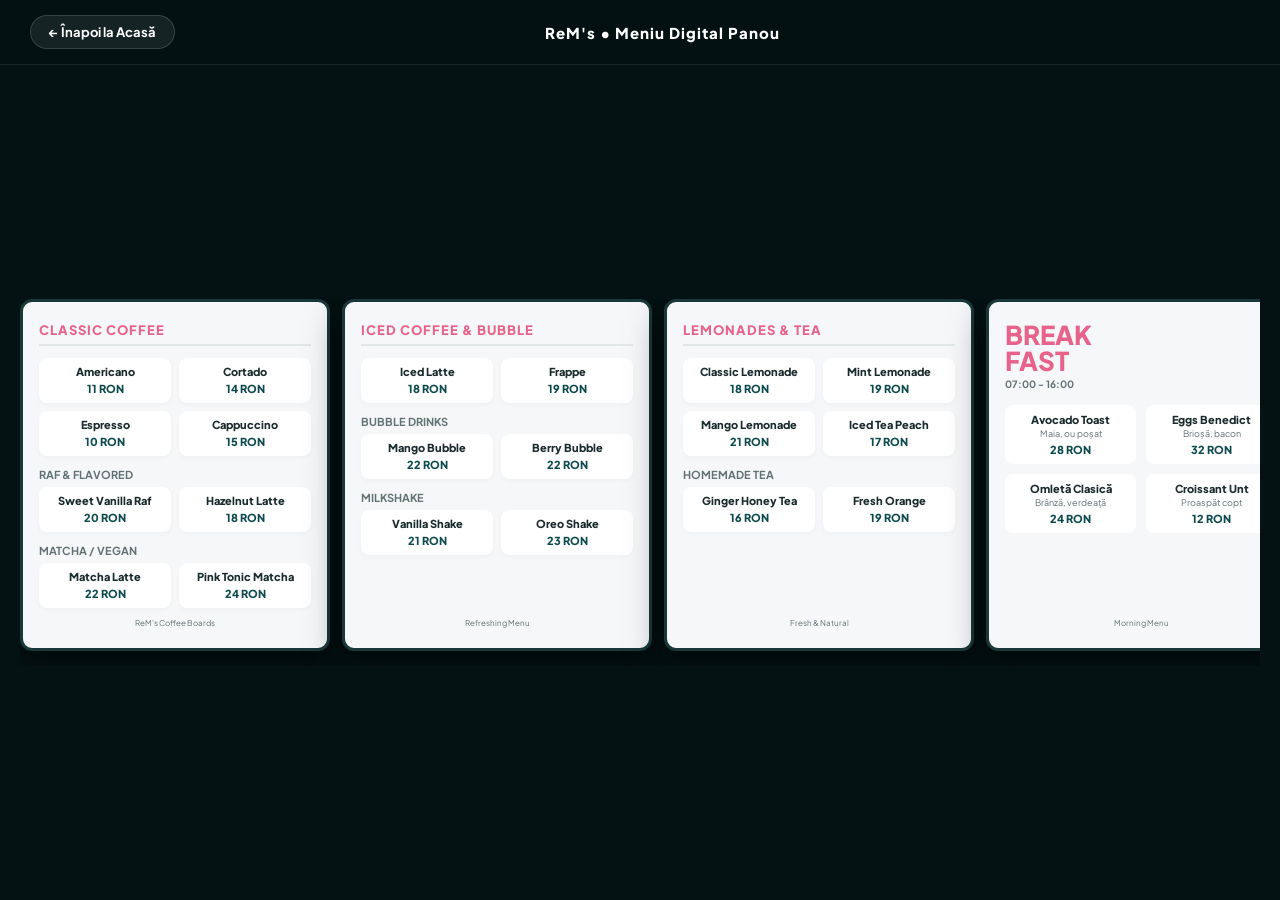
==== commit 9390104e: "Update meniu.html" ====
--- a/meniu.html
+++ b/meniu.html
@@ -23,21 +23,70 @@
     body {
       background-color: #041213;
       font-family: var(--font-sans);
-      padding: 40px 20px;
+      min-height: 100vh;
+      display: flex;
+      flex-direction: column;
+    }
+
+    /* BARĂ DE NAVIGARE SUS (INCLUDES BACK BUTTON) */
+    .top-bar {
+      width: 100%;
+      background: rgba(4, 18, 19, 0.95);
+      border-bottom: 1px solid rgba(255, 255, 255, 0.08);
+      padding: 15px 30px;
+      display: flex;
+      justify-content: space-between;
+      align-items: center;
+      position: sticky;
+      top: 0;
+      z-index: 100;
+      backdrop-filter: blur(10px);
+    }
+
+    .back-btn {
+      display: inline-flex;
+      align-items: center;
+      gap: 8px;
+      background: rgba(255, 255, 255, 0.08);
+      border: 1px solid rgba(255, 255, 255, 0.15);
+      color: #fff;
+      padding: 8px 18px;
+      border-radius: 50px;
+      text-decoration: none;
+      font-size: 13px;
+      font-weight: 700;
+      transition: all 0.2s ease;
+    }
+
+    .back-btn:hover {
+      background: var(--accent-pink);
+      border-color: var(--accent-pink);
+      transform: translateY(-2px);
+    }
+
+    .top-bar-title {
+      color: #fff;
+      font-size: 15px;
+      font-weight: 800;
+      letter-spacing: 1px;
+    }
+
+    /* CONTAINERUL PRINCIPAL PENTRU ECRANE */
+    .boards-wrapper {
+      flex: 1;
       display: flex;
       justify-content: center;
       align-items: center;
-      min-height: 100vh;
-    }
-
-    /* CONTAINERUL CARE ȚINE CELE 5 ECRANE ALĂTURATE */
+      padding: 30px 20px;
+    }
+
     .menu-wall {
       display: flex;
       gap: 12px;
       max-width: 1700px;
       width: 100%;
       overflow-x: auto;
-      padding-bottom: 20px;
+      padding-bottom: 15px;
     }
 
     /* UN SINGUR ECRAN DIGITAL (PANOU) */
@@ -54,7 +103,7 @@
       justify-content: space-between;
     }
 
-    /* ECRANUL 5 (PROMO SPECIALĂ - Fundal Turcoaz închis) */
+    /* ECRANUL 5 (PROMO SPECIALĂ) */
     .menu-screen.promo-board {
       background: linear-gradient(135deg, #093b3e 0%, #042022 100%);
       color: #fff;
@@ -82,7 +131,6 @@
       margin: 12px 0 6px 0;
     }
 
-    /* ELEMENTE MENIU (GRID COMPACT) */
     .items-grid {
       display: grid;
       grid-template-columns: repeat(2, 1fr);
@@ -108,19 +156,13 @@
       margin-bottom: 4px;
     }
 
-    .menu-box-sub {
-      font-size: 9px;
-      color: var(--text-muted);
-      margin-bottom: 6px;
-    }
-
     .menu-box-price {
       font-size: 11px;
       font-weight: 900;
       color: var(--accent-teal);
     }
 
-    /* STIL PENTRU ECRANUL DE BREAKFAST */
+    /* ECRANUL DE BREAKFAST */
     .breakfast-title {
       font-size: 26px;
       font-weight: 900;
@@ -169,7 +211,7 @@
       color: var(--accent-teal);
     }
 
-    /* STIL ECRAN PROMO (WRAP CAESAR) */
+    /* ECRAN PROMO (WRAP CAESAR) */
     .promo-content h2 {
       font-size: 22px;
       font-weight: 900;
@@ -206,195 +248,205 @@
     .b-name { font-size: 18px; font-weight: 900; letter-spacing: 2px; color: #fff; }
     .b-sub { font-size: 7px; font-weight: 700; letter-spacing: 3px; color: var(--accent-pink); text-transform: uppercase; }
 
-    /* Scrollbar fin pentru ecrane mici */
     .menu-wall::-webkit-scrollbar { height: 8px; }
     .menu-wall::-webkit-scrollbar-thumb { background: #1a383a; border-radius: 4px; }
   </style>
 </head>
 <body>
 
-  <div class="menu-wall">
-
-    <!-- ECRAN 1: CLASSIC COFFEE, RAF & MATCHA -->
-    <div class="menu-screen">
-      <div>
-        <div class="board-category">Classic Coffee</div>
-        <div class="items-grid">
-          <div class="menu-box">
-            <div class="menu-box-title">Americano</div>
-            <div class="menu-box-price">11 RON</div>
-          </div>
-          <div class="menu-box">
-            <div class="menu-box-title">Cortado</div>
-            <div class="menu-box-price">14 RON</div>
-          </div>
-          <div class="menu-box">
-            <div class="menu-box-title">Espresso</div>
-            <div class="menu-box-price">10 RON</div>
-          </div>
-          <div class="menu-box">
-            <div class="menu-box-title">Cappuccino</div>
-            <div class="menu-box-price">15 RON</div>
-          </div>
-        </div>
-
-        <div class="sub-category">Raf & Flavored</div>
-        <div class="items-grid">
-          <div class="menu-box">
-            <div class="menu-box-title">Sweet Vanilla Raf</div>
-            <div class="menu-box-price">20 RON</div>
-          </div>
-          <div class="menu-box">
-            <div class="menu-box-title">Hazelnut Latte</div>
-            <div class="menu-box-price">18 RON</div>
-          </div>
-        </div>
-
-        <div class="sub-category">Matcha / Vegan</div>
-        <div class="items-grid">
-          <div class="menu-box">
-            <div class="menu-box-title">Matcha Latte</div>
-            <div class="menu-box-price">22 RON</div>
-          </div>
-          <div class="menu-box">
-            <div class="menu-box-title">Pink Tonic Matcha</div>
-            <div class="menu-box-price">24 RON</div>
-          </div>
-        </div>
+  <!-- BARĂ SUS CU BUTON DE ÎNAPOI -->
+  <div class="top-bar">
+    <a href="index.html" class="back-btn">
+      ← Înapoi la Acasă
+    </a>
+    <div class="top-bar-title">ReM's • Meniu Digital Panou</div>
+    <div style="width: 100px;"></div> <!-- Element invizibil pentru centrare perfectă -->
+  </div>
+
+  <div class="boards-wrapper">
+    <div class="menu-wall">
+
+      <!-- ECRAN 1 -->
+      <div class="menu-screen">
+        <div>
+          <div class="board-category">Classic Coffee</div>
+          <div class="items-grid">
+            <div class="menu-box">
+              <div class="menu-box-title">Americano</div>
+              <div class="menu-box-price">11 RON</div>
+            </div>
+            <div class="menu-box">
+              <div class="menu-box-title">Cortado</div>
+              <div class="menu-box-price">14 RON</div>
+            </div>
+            <div class="menu-box">
+              <div class="menu-box-title">Espresso</div>
+              <div class="menu-box-price">10 RON</div>
+            </div>
+            <div class="menu-box">
+              <div class="menu-box-title">Cappuccino</div>
+              <div class="menu-box-price">15 RON</div>
+            </div>
+          </div>
+
+          <div class="sub-category">Raf & Flavored</div>
+          <div class="items-grid">
+            <div class="menu-box">
+              <div class="menu-box-title">Sweet Vanilla Raf</div>
+              <div class="menu-box-price">20 RON</div>
+            </div>
+            <div class="menu-box">
+              <div class="menu-box-title">Hazelnut Latte</div>
+              <div class="menu-box-price">18 RON</div>
+            </div>
+          </div>
+
+          <div class="sub-category">Matcha / Vegan</div>
+          <div class="items-grid">
+            <div class="menu-box">
+              <div class="menu-box-title">Matcha Latte</div>
+              <div class="menu-box-price">22 RON</div>
+            </div>
+            <div class="menu-box">
+              <div class="menu-box-title">Pink Tonic Matcha</div>
+              <div class="menu-box-price">24 RON</div>
+            </div>
+          </div>
+        </div>
+        <div style="font-size: 8px; text-align: center; color: var(--text-muted); margin-top: 10px;">ReM's Coffee Boards</div>
       </div>
-      <div style="font-size: 8px; text-align: center; color: var(--text-muted); margin-top: 10px;">ReM's Coffee Boards</div>
+
+      <!-- ECRAN 2 -->
+      <div class="menu-screen">
+        <div>
+          <div class="board-category">Iced Coffee & Bubble</div>
+          <div class="items-grid">
+            <div class="menu-box">
+              <div class="menu-box-title">Iced Latte</div>
+              <div class="menu-box-price">18 RON</div>
+            </div>
+            <div class="menu-box">
+              <div class="menu-box-title">Frappe</div>
+              <div class="menu-box-price">19 RON</div>
+            </div>
+          </div>
+
+          <div class="sub-category">Bubble Drinks</div>
+          <div class="items-grid">
+            <div class="menu-box">
+              <div class="menu-box-title">Mango Bubble</div>
+              <div class="menu-box-price">22 RON</div>
+            </div>
+            <div class="menu-box">
+              <div class="menu-box-title">Berry Bubble</div>
+              <div class="menu-box-price">22 RON</div>
+            </div>
+          </div>
+
+          <div class="sub-category">Milkshake</div>
+          <div class="items-grid">
+            <div class="menu-box">
+              <div class="menu-box-title">Vanilla Shake</div>
+              <div class="menu-box-price">21 RON</div>
+            </div>
+            <div class="menu-box">
+              <div class="menu-box-title">Oreo Shake</div>
+              <div class="menu-box-price">23 RON</div>
+            </div>
+          </div>
+        </div>
+        <div style="font-size: 8px; text-align: center; color: var(--text-muted); margin-top: 10px;">Refreshing Menu</div>
+      </div>
+
+      <!-- ECRAN 3 -->
+      <div class="menu-screen">
+        <div>
+          <div class="board-category">Lemonades & Tea</div>
+          <div class="items-grid">
+            <div class="menu-box">
+              <div class="menu-box-title">Classic Lemonade</div>
+              <div class="menu-box-price">18 RON</div>
+            </div>
+            <div class="menu-box">
+              <div class="menu-box-title">Mint Lemonade</div>
+              <div class="menu-box-price">19 RON</div>
+            </div>
+            <div class="menu-box">
+              <div class="menu-box-title">Mango Lemonade</div>
+              <div class="menu-box-price">21 RON</div>
+            </div>
+            <div class="menu-box">
+              <div class="menu-box-title">Iced Tea Peach</div>
+              <div class="menu-box-price">17 RON</div>
+            </div>
+          </div>
+
+          <div class="sub-category">Homemade Tea</div>
+          <div class="items-grid">
+            <div class="menu-box">
+              <div class="menu-box-title">Ginger Honey Tea</div>
+              <div class="menu-box-price">16 RON</div>
+            </div>
+            <div class="menu-box">
+              <div class="menu-box-title">Fresh Orange</div>
+              <div class="menu-box-price">19 RON</div>
+            </div>
+          </div>
+        </div>
+        <div style="font-size: 8px; text-align: center; color: var(--text-muted); margin-top: 10px;">Fresh & Natural</div>
+      </div>
+
+      <!-- ECRAN 4 -->
+      <div class="menu-screen">
+        <div>
+          <div class="breakfast-title">Break<br>fast</div>
+          <div class="breakfast-time">07:00 - 16:00</div>
+
+          <div class="food-grid">
+            <div class="food-card">
+              <h4>Avocado Toast</h4>
+              <p>Maia, ou poșat</p>
+              <div class="price">28 RON</div>
+            </div>
+            <div class="food-card">
+              <h4>Eggs Benedict</h4>
+              <p>Brioșă, bacon</p>
+              <div class="price">32 RON</div>
+            </div>
+            <div class="food-card">
+              <h4>Omletă Clasică</h4>
+              <p>Brânză, verdeață</p>
+              <div class="price">24 RON</div>
+            </div>
+            <div class="food-card">
+              <h4>Croissant Unt</h4>
+              <p>Proaspăt copt</p>
+              <div class="price">12 RON</div>
+            </div>
+          </div>
+        </div>
+        <div style="font-size: 8px; text-align: center; color: var(--text-muted); margin-top: 10px;">Morning Menu</div>
+      </div>
+
+      <!-- ECRAN 5 -->
+      <div class="menu-screen promo-board">
+        <div class="promo-content">
+          <h2>Wrap Caesar<br>cu Pui / Somon<br>+ Cafea* / Pepsi</h2>
+          <div class="promo-note">*Cappuccino / Espresso / Americano</div>
+          
+          <div class="promo-badge-box">
+            <span class="old-pr">41 RON</span>
+            <span class="new-pr">33 RON</span>
+          </div>
+        </div>
+
+        <div class="board-logo">
+          <span class="b-name">ReM'S</span>
+          <span class="b-sub">Coffee & More</span>
+        </div>
+      </div>
+
     </div>
-
-    <!-- ECRAN 2: ICED COFFEE, BUBBLE DRINKS & MILKSHAKE -->
-    <div class="menu-screen">
-      <div>
-        <div class="board-category">Iced Coffee & Bubble</div>
-        <div class="items-grid">
-          <div class="menu-box">
-            <div class="menu-box-title">Iced Latte</div>
-            <div class="menu-box-price">18 RON</div>
-          </div>
-          <div class="menu-box">
-            <div class="menu-box-title">Frappe</div>
-            <div class="menu-box-price">19 RON</div>
-          </div>
-        </div>
-
-        <div class="sub-category">Bubble Drinks</div>
-        <div class="items-grid">
-          <div class="menu-box">
-            <div class="menu-box-title">Mango Bubble</div>
-            <div class="menu-box-price">22 RON</div>
-          </div>
-          <div class="menu-box">
-            <div class="menu-box-title">Berry Bubble</div>
-            <div class="menu-box-price">22 RON</div>
-          </div>
-        </div>
-
-        <div class="sub-category">Milkshake</div>
-        <div class="items-grid">
-          <div class="menu-box">
-            <div class="menu-box-title">Vanilla Shake</div>
-            <div class="menu-box-price">21 RON</div>
-          </div>
-          <div class="menu-box">
-            <div class="menu-box-title">Oreo Shake</div>
-            <div class="menu-box-price">23 RON</div>
-          </div>
-        </div>
-      </div>
-      <div style="font-size: 8px; text-align: center; color: var(--text-muted); margin-top: 10px;">Refreshing Menu</div>
-    </div>
-
-    <!-- ECRAN 3: LEMONADES & ICED TEA -->
-    <div class="menu-screen">
-      <div>
-        <div class="board-category">Lemonades & Tea</div>
-        <div class="items-grid">
-          <div class="menu-box">
-            <div class="menu-box-title">Classic Lemonade</div>
-            <div class="menu-box-price">18 RON</div>
-          </div>
-          <div class="menu-box">
-            <div class="menu-box-title">Mint Lemonade</div>
-            <div class="menu-box-price">19 RON</div>
-          </div>
-          <div class="menu-box">
-            <div class="menu-box-title">Mango Lemonade</div>
-            <div class="menu-box-price">21 RON</div>
-          </div>
-          <div class="menu-box">
-            <div class="menu-box-title">Iced Tea Peach</div>
-            <div class="menu-box-price">17 RON</div>
-          </div>
-        </div>
-
-        <div class="sub-category">Homemade Tea</div>
-        <div class="items-grid">
-          <div class="menu-box">
-            <div class="menu-box-title">Ginger Honey Tea</div>
-            <div class="menu-box-price">16 RON</div>
-          </div>
-          <div class="menu-box">
-            <div class="menu-box-title">Fresh Orange</div>
-            <div class="menu-box-price">19 RON</div>
-          </div>
-        </div>
-      </div>
-      <div style="font-size: 8px; text-align: center; color: var(--text-muted); margin-top: 10px;">Fresh & Natural</div>
-    </div>
-
-    <!-- ECRAN 4: BREAKFAST -->
-    <div class="menu-screen">
-      <div>
-        <div class="breakfast-title">Break<br>fast</div>
-        <div class="breakfast-time">07:00 - 16:00</div>
-
-        <div class="food-grid">
-          <div class="food-card">
-            <h4>Avocado Toast</h4>
-            <p>Maia, ou poșat</p>
-            <div class="price">28 RON</div>
-          </div>
-          <div class="food-card">
-            <h4>Eggs Benedict</h4>
-            <p>Brioșă, bacon</p>
-            <div class="price">32 RON</div>
-          </div>
-          <div class="food-card">
-            <h4>Omletă Clasică</h4>
-            <p>Brânză, verdeață</p>
-            <div class="price">24 RON</div>
-          </div>
-          <div class="food-card">
-            <h4>Croissant Unt</h4>
-            <p>Proaspăt copt</p>
-            <div class="price">12 RON</div>
-          </div>
-        </div>
-      </div>
-      <div style="font-size: 8px; text-align: center; color: var(--text-muted); margin-top: 10px;">Morning Menu</div>
-    </div>
-
-    <!-- ECRAN 5: OFERTA SPECIALĂ (WRAP CAESAR) -->
-    <div class="menu-screen promo-board">
-      <div class="promo-content">
-        <h2>Wrap Caesar<br>cu Pui / Somon<br>+ Cafea* / Pepsi</h2>
-        <div class="promo-note">*Cappuccino / Espresso / Americano</div>
-        
-        <div class="promo-badge-box">
-          <span class="old-pr">41 RON</span>
-          <span class="new-pr">33 RON</span>
-        </div>
-      </div>
-
-      <div class="board-logo">
-        <span class="b-name">ReM'S</span>
-        <span class="b-sub">Coffee & More</span>
-      </div>
-    </div>
-
   </div>
 
 </body>
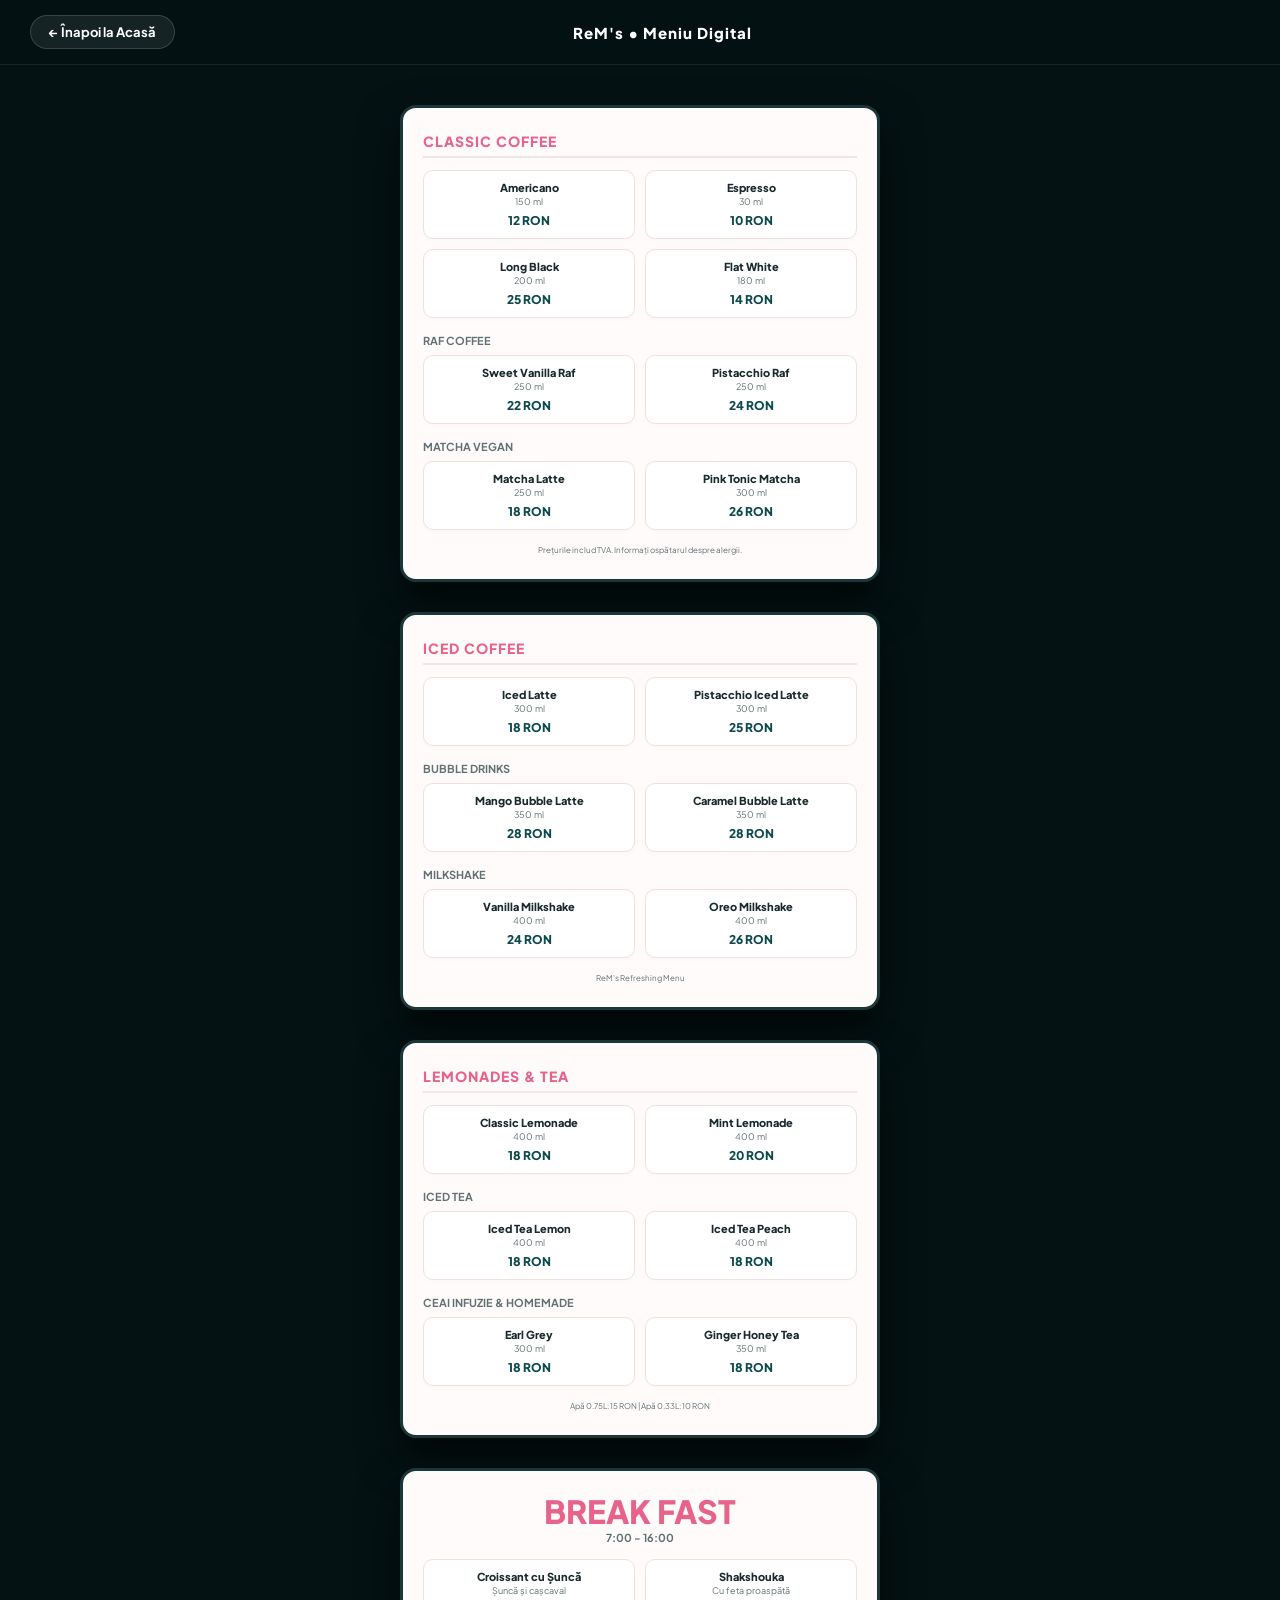
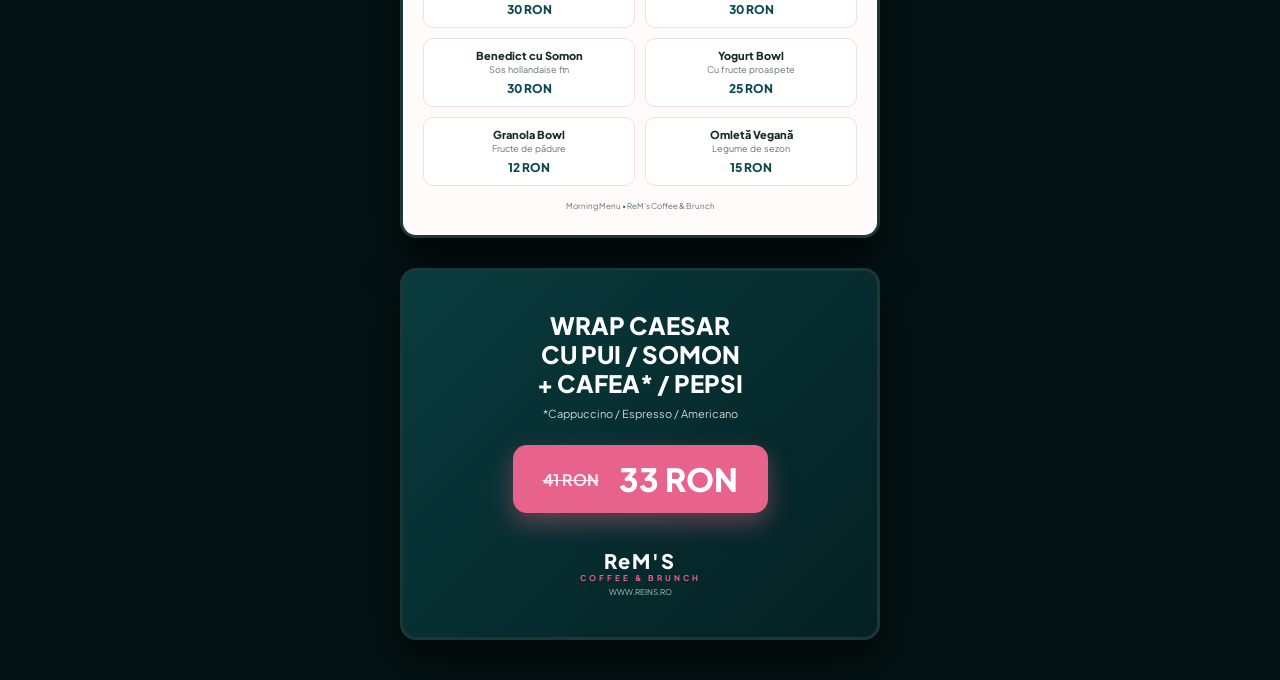
==== commit cdc07b2e: "Update meniu.html" ====
--- a/meniu.html
+++ b/meniu.html
@@ -3,13 +3,13 @@
 <head>
   <meta charset="UTF-8">
   <meta name="viewport" content="width=device-width, initial-scale=1.0">
-  <title>ReM's Digital Menu Boards</title>
+  <title>ReM's Digital Menu Boards - Stacked</title>
   
   <style>
     @import url('https://fonts.googleapis.com/css2?family=Plus+Jakarta+Sans:wght@500;600;700;800;900&display=swap');
 
     :root {
-      --screen-bg: #f5f7f8;
+      --screen-bg: #fffbfb;
       --card-bg: #ffffff;
       --text-dark: #1a2b2d;
       --text-muted: #627274;
@@ -26,9 +26,10 @@
       min-height: 100vh;
       display: flex;
       flex-direction: column;
-    }
-
-    /* BARĂ DE NAVIGARE SUS (INCLUDES BACK BUTTON) */
+      align-items: center;
+    }
+
+    /* BARĂ SUS CU BUTON DE ÎNAPOI */
     .top-bar {
       width: 100%;
       background: rgba(4, 18, 19, 0.95);
@@ -71,36 +72,24 @@
       letter-spacing: 1px;
     }
 
-    /* CONTAINERUL PRINCIPAL PENTRU ECRANE */
-    .boards-wrapper {
-      flex: 1;
-      display: flex;
-      justify-content: center;
-      align-items: center;
-      padding: 30px 20px;
-    }
-
-    .menu-wall {
-      display: flex;
-      gap: 12px;
-      max-width: 1700px;
-      width: 100%;
-      overflow-x: auto;
-      padding-bottom: 15px;
-    }
-
-    /* UN SINGUR ECRAN DIGITAL (PANOU) */
-    .menu-screen {
-      flex: 1;
-      min-width: 310px;
-      background: var(--screen-bg);
-      border-radius: 12px;
-      padding: 20px 16px;
-      box-shadow: 0 15px 35px rgba(0,0,0,0.5);
-      border: 3px solid #1a383a;
+    /* CONTAINERUL PENTRU ECRANE PUSE UNA SUB ALTA */
+    .menu-stack {
       display: flex;
       flex-direction: column;
-      justify-content: space-between;
+      gap: 30px;
+      width: 100%;
+      max-width: 520px;
+      padding: 40px 20px;
+    }
+
+    /* UN SINGUR ECRAN DIGITAL (PANOU VERTICAL) */
+    .menu-screen {
+      width: 100%;
+      background: var(--screen-bg);
+      border-radius: 16px;
+      padding: 24px 20px;
+      box-shadow: 0 20px 40px rgba(0,0,0,0.6);
+      border: 3px solid #1a383a;
     }
 
     /* ECRANUL 5 (PROMO SPECIALĂ) */
@@ -108,18 +97,17 @@
       background: linear-gradient(135deg, #093b3e 0%, #042022 100%);
       color: #fff;
       text-align: center;
-      justify-content: center;
-      align-items: center;
+      padding: 40px 20px;
     }
 
     .board-category {
-      font-size: 13px;
+      font-size: 14px;
       font-weight: 800;
       color: var(--accent-pink);
       text-transform: uppercase;
       letter-spacing: 1px;
       margin-bottom: 12px;
-      border-bottom: 2px solid #e2e8e9;
+      border-bottom: 2px solid #f0e6e6;
       padding-bottom: 6px;
     }
 
@@ -128,43 +116,52 @@
       font-weight: 700;
       color: var(--text-muted);
       text-transform: uppercase;
-      margin: 12px 0 6px 0;
-    }
-
+      margin: 16px 0 8px 0;
+    }
+
+    /* GRID PRODUSE */
     .items-grid {
       display: grid;
       grid-template-columns: repeat(2, 1fr);
-      gap: 8px;
+      gap: 10px;
     }
 
     .menu-box {
       background: var(--card-bg);
-      border-radius: 8px;
-      padding: 8px;
-      text-align: center;
-      box-shadow: 0 2px 5px rgba(0,0,0,0.03);
-      display: flex;
-      flex-direction: column;
-      justify-content: space-between;
+      border: 1px solid #f0e0e0;
+      border-radius: 10px;
+      padding: 10px;
+      text-align: center;
+      box-shadow: 0 2px 6px rgba(0,0,0,0.02);
     }
 
     .menu-box-title {
       font-size: 11px;
       font-weight: 800;
       color: var(--text-dark);
-      line-height: 1.1;
-      margin-bottom: 4px;
+      margin-bottom: 2px;
+    }
+
+    .menu-box-sub {
+      font-size: 9px;
+      color: var(--text-muted);
+      margin-bottom: 6px;
     }
 
     .menu-box-price {
-      font-size: 11px;
+      font-size: 12px;
       font-weight: 900;
       color: var(--accent-teal);
     }
 
-    /* ECRANUL DE BREAKFAST */
+    /* BREAKFAST SCREEN STYLES */
+    .breakfast-header {
+      text-align: center;
+      margin-bottom: 15px;
+    }
+
     .breakfast-title {
-      font-size: 26px;
+      font-size: 32px;
       font-weight: 900;
       color: var(--accent-pink);
       text-transform: uppercase;
@@ -173,10 +170,9 @@
     }
 
     .breakfast-time {
-      font-size: 10px;
+      font-size: 11px;
       font-weight: 700;
       color: var(--text-muted);
-      margin-bottom: 15px;
     }
 
     .food-grid {
@@ -187,8 +183,9 @@
 
     .food-card {
       background: var(--card-bg);
-      border-radius: 8px;
-      padding: 8px;
+      border: 1px solid #f0e0e0;
+      border-radius: 10px;
+      padding: 10px;
       text-align: center;
     }
 
@@ -202,18 +199,18 @@
     .food-card p {
       font-size: 9px;
       color: var(--text-muted);
-      margin-bottom: 4px;
+      margin-bottom: 6px;
     }
 
     .food-card .price {
-      font-size: 11px;
+      font-size: 12px;
       font-weight: 900;
       color: var(--accent-teal);
     }
 
-    /* ECRAN PROMO (WRAP CAESAR) */
+    /* PROMO BOARD STYLES */
     .promo-content h2 {
-      font-size: 22px;
+      font-size: 24px;
       font-weight: 900;
       line-height: 1.2;
       text-transform: uppercase;
@@ -222,231 +219,264 @@
     }
 
     .promo-note {
-      font-size: 10px;
-      color: rgba(255,255,255,0.7);
-      margin-bottom: 20px;
+      font-size: 11px;
+      color: rgba(255,255,255,0.8);
+      margin-bottom: 25px;
     }
 
     .promo-badge-box {
       background: var(--accent-pink);
-      padding: 12px 24px;
-      border-radius: 12px;
-      display: flex;
+      padding: 14px 30px;
+      border-radius: 14px;
+      display: inline-flex;
       align-items: center;
-      gap: 15px;
-      box-shadow: 0 8px 20px rgba(232, 99, 139, 0.4);
-    }
-
-    .old-pr { font-size: 14px; text-decoration: line-through; color: rgba(255,255,255,0.8); font-weight: 700; }
-    .new-pr { font-size: 28px; font-weight: 900; color: #fff; }
+      gap: 20px;
+      box-shadow: 0 10px 25px rgba(232, 99, 139, 0.4);
+      margin-bottom: 20px;
+    }
+
+    .old-pr { font-size: 16px; text-decoration: line-through; color: rgba(255,255,255,0.85); font-weight: 700; }
+    .new-pr { font-size: 32px; font-weight: 900; color: #fff; }
 
     .board-logo {
-      margin-top: 25px;
+      margin-top: 15px;
       text-align: center;
     }
     .board-logo span { display: block; }
-    .b-name { font-size: 18px; font-weight: 900; letter-spacing: 2px; color: #fff; }
-    .b-sub { font-size: 7px; font-weight: 700; letter-spacing: 3px; color: var(--accent-pink); text-transform: uppercase; }
-
-    .menu-wall::-webkit-scrollbar { height: 8px; }
-    .menu-wall::-webkit-scrollbar-thumb { background: #1a383a; border-radius: 4px; }
+    .b-name { font-size: 20px; font-weight: 900; letter-spacing: 2px; color: #fff; }
+    .b-sub { font-size: 8px; font-weight: 700; letter-spacing: 3px; color: var(--accent-pink); text-transform: uppercase; }
+
+    .footer-note {
+      font-size: 8px;
+      text-align: center;
+      color: var(--text-muted);
+      margin-top: 15px;
+    }
   </style>
 </head>
 <body>
 
-  <!-- BARĂ SUS CU BUTON DE ÎNAPOI -->
+  <!-- BARĂ SUS -->
   <div class="top-bar">
     <a href="index.html" class="back-btn">
       ← Înapoi la Acasă
     </a>
-    <div class="top-bar-title">ReM's • Meniu Digital Panou</div>
-    <div style="width: 100px;"></div> <!-- Element invizibil pentru centrare perfectă -->
+    <div class="top-bar-title">ReM's • Meniu Digital</div>
+    <div style="width: 100px;"></div>
   </div>
 
-  <div class="boards-wrapper">
-    <div class="menu-wall">
-
-      <!-- ECRAN 1 -->
-      <div class="menu-screen">
-        <div>
-          <div class="board-category">Classic Coffee</div>
-          <div class="items-grid">
-            <div class="menu-box">
-              <div class="menu-box-title">Americano</div>
-              <div class="menu-box-price">11 RON</div>
-            </div>
-            <div class="menu-box">
-              <div class="menu-box-title">Cortado</div>
-              <div class="menu-box-price">14 RON</div>
-            </div>
-            <div class="menu-box">
-              <div class="menu-box-title">Espresso</div>
-              <div class="menu-box-price">10 RON</div>
-            </div>
-            <div class="menu-box">
-              <div class="menu-box-title">Cappuccino</div>
-              <div class="menu-box-price">15 RON</div>
-            </div>
-          </div>
-
-          <div class="sub-category">Raf & Flavored</div>
-          <div class="items-grid">
-            <div class="menu-box">
-              <div class="menu-box-title">Sweet Vanilla Raf</div>
-              <div class="menu-box-price">20 RON</div>
-            </div>
-            <div class="menu-box">
-              <div class="menu-box-title">Hazelnut Latte</div>
-              <div class="menu-box-price">18 RON</div>
-            </div>
-          </div>
-
-          <div class="sub-category">Matcha / Vegan</div>
-          <div class="items-grid">
-            <div class="menu-box">
-              <div class="menu-box-title">Matcha Latte</div>
-              <div class="menu-box-price">22 RON</div>
-            </div>
-            <div class="menu-box">
-              <div class="menu-box-title">Pink Tonic Matcha</div>
-              <div class="menu-box-price">24 RON</div>
-            </div>
-          </div>
-        </div>
-        <div style="font-size: 8px; text-align: center; color: var(--text-muted); margin-top: 10px;">ReM's Coffee Boards</div>
-      </div>
-
-      <!-- ECRAN 2 -->
-      <div class="menu-screen">
-        <div>
-          <div class="board-category">Iced Coffee & Bubble</div>
-          <div class="items-grid">
-            <div class="menu-box">
-              <div class="menu-box-title">Iced Latte</div>
-              <div class="menu-box-price">18 RON</div>
-            </div>
-            <div class="menu-box">
-              <div class="menu-box-title">Frappe</div>
-              <div class="menu-box-price">19 RON</div>
-            </div>
-          </div>
-
-          <div class="sub-category">Bubble Drinks</div>
-          <div class="items-grid">
-            <div class="menu-box">
-              <div class="menu-box-title">Mango Bubble</div>
-              <div class="menu-box-price">22 RON</div>
-            </div>
-            <div class="menu-box">
-              <div class="menu-box-title">Berry Bubble</div>
-              <div class="menu-box-price">22 RON</div>
-            </div>
-          </div>
-
-          <div class="sub-category">Milkshake</div>
-          <div class="items-grid">
-            <div class="menu-box">
-              <div class="menu-box-title">Vanilla Shake</div>
-              <div class="menu-box-price">21 RON</div>
-            </div>
-            <div class="menu-box">
-              <div class="menu-box-title">Oreo Shake</div>
-              <div class="menu-box-price">23 RON</div>
-            </div>
-          </div>
-        </div>
-        <div style="font-size: 8px; text-align: center; color: var(--text-muted); margin-top: 10px;">Refreshing Menu</div>
-      </div>
-
-      <!-- ECRAN 3 -->
-      <div class="menu-screen">
-        <div>
-          <div class="board-category">Lemonades & Tea</div>
-          <div class="items-grid">
-            <div class="menu-box">
-              <div class="menu-box-title">Classic Lemonade</div>
-              <div class="menu-box-price">18 RON</div>
-            </div>
-            <div class="menu-box">
-              <div class="menu-box-title">Mint Lemonade</div>
-              <div class="menu-box-price">19 RON</div>
-            </div>
-            <div class="menu-box">
-              <div class="menu-box-title">Mango Lemonade</div>
-              <div class="menu-box-price">21 RON</div>
-            </div>
-            <div class="menu-box">
-              <div class="menu-box-title">Iced Tea Peach</div>
-              <div class="menu-box-price">17 RON</div>
-            </div>
-          </div>
-
-          <div class="sub-category">Homemade Tea</div>
-          <div class="items-grid">
-            <div class="menu-box">
-              <div class="menu-box-title">Ginger Honey Tea</div>
-              <div class="menu-box-price">16 RON</div>
-            </div>
-            <div class="menu-box">
-              <div class="menu-box-title">Fresh Orange</div>
-              <div class="menu-box-price">19 RON</div>
-            </div>
-          </div>
-        </div>
-        <div style="font-size: 8px; text-align: center; color: var(--text-muted); margin-top: 10px;">Fresh & Natural</div>
-      </div>
-
-      <!-- ECRAN 4 -->
-      <div class="menu-screen">
-        <div>
-          <div class="breakfast-title">Break<br>fast</div>
-          <div class="breakfast-time">07:00 - 16:00</div>
-
-          <div class="food-grid">
-            <div class="food-card">
-              <h4>Avocado Toast</h4>
-              <p>Maia, ou poșat</p>
-              <div class="price">28 RON</div>
-            </div>
-            <div class="food-card">
-              <h4>Eggs Benedict</h4>
-              <p>Brioșă, bacon</p>
-              <div class="price">32 RON</div>
-            </div>
-            <div class="food-card">
-              <h4>Omletă Clasică</h4>
-              <p>Brânză, verdeață</p>
-              <div class="price">24 RON</div>
-            </div>
-            <div class="food-card">
-              <h4>Croissant Unt</h4>
-              <p>Proaspăt copt</p>
-              <div class="price">12 RON</div>
-            </div>
-          </div>
-        </div>
-        <div style="font-size: 8px; text-align: center; color: var(--text-muted); margin-top: 10px;">Morning Menu</div>
-      </div>
-
-      <!-- ECRAN 5 -->
-      <div class="menu-screen promo-board">
-        <div class="promo-content">
-          <h2>Wrap Caesar<br>cu Pui / Somon<br>+ Cafea* / Pepsi</h2>
-          <div class="promo-note">*Cappuccino / Espresso / Americano</div>
-          
-          <div class="promo-badge-box">
-            <span class="old-pr">41 RON</span>
-            <span class="new-pr">33 RON</span>
-          </div>
-        </div>
-
-        <div class="board-logo">
-          <span class="b-name">ReM'S</span>
-          <span class="b-sub">Coffee & More</span>
-        </div>
-      </div>
-
+  <!-- CONTAINERUL VERTICAL (UNA SUB ALTA) -->
+  <div class="menu-stack">
+
+    <!-- ECRAN 1: CLASSIC COFFEE, RAF & MATCHA -->
+    <div class="menu-screen">
+      <div class="board-category">Classic Coffee</div>
+      <div class="items-grid">
+        <div class="menu-box">
+          <div class="menu-box-title">Americano</div>
+          <div class="menu-box-sub">150 ml</div>
+          <div class="menu-box-price">12 RON</div>
+        </div>
+        <div class="menu-box">
+          <div class="menu-box-title">Espresso</div>
+          <div class="menu-box-sub">30 ml</div>
+          <div class="menu-box-price">10 RON</div>
+        </div>
+        <div class="menu-box">
+          <div class="menu-box-title">Long Black</div>
+          <div class="menu-box-sub">200 ml</div>
+          <div class="menu-box-price">25 RON</div>
+        </div>
+        <div class="menu-box">
+          <div class="menu-box-title">Flat White</div>
+          <div class="menu-box-sub">180 ml</div>
+          <div class="menu-box-price">14 RON</div>
+        </div>
+      </div>
+
+      <div class="sub-category">Raf Coffee</div>
+      <div class="items-grid">
+        <div class="menu-box">
+          <div class="menu-box-title">Sweet Vanilla Raf</div>
+          <div class="menu-box-sub">250 ml</div>
+          <div class="menu-box-price">22 RON</div>
+        </div>
+        <div class="menu-box">
+          <div class="menu-box-title">Pistacchio Raf</div>
+          <div class="menu-box-sub">250 ml</div>
+          <div class="menu-box-price">24 RON</div>
+        </div>
+      </div>
+
+      <div class="sub-category">Matcha Vegan</div>
+      <div class="items-grid">
+        <div class="menu-box">
+          <div class="menu-box-title">Matcha Latte</div>
+          <div class="menu-box-sub">250 ml</div>
+          <div class="menu-box-price">18 RON</div>
+        </div>
+        <div class="menu-box">
+          <div class="menu-box-title">Pink Tonic Matcha</div>
+          <div class="menu-box-sub">300 ml</div>
+          <div class="menu-box-price">26 RON</div>
+        </div>
+      </div>
+      <div class="footer-note">Prețurile includ TVA. Informați ospătarul despre alergii.</div>
     </div>
+
+    <!-- ECRAN 2: ICED COFFEE, BUBBLE & MILKSHAKE -->
+    <div class="menu-screen">
+      <div class="board-category">Iced Coffee</div>
+      <div class="items-grid">
+        <div class="menu-box">
+          <div class="menu-box-title">Iced Latte</div>
+          <div class="menu-box-sub">300 ml</div>
+          <div class="menu-box-price">18 RON</div>
+        </div>
+        <div class="menu-box">
+          <div class="menu-box-title">Pistacchio Iced Latte</div>
+          <div class="menu-box-sub">300 ml</div>
+          <div class="menu-box-price">25 RON</div>
+        </div>
+      </div>
+
+      <div class="sub-category">Bubble Drinks</div>
+      <div class="items-grid">
+        <div class="menu-box">
+          <div class="menu-box-title">Mango Bubble Latte</div>
+          <div class="menu-box-sub">350 ml</div>
+          <div class="menu-box-price">28 RON</div>
+        </div>
+        <div class="menu-box">
+          <div class="menu-box-title">Caramel Bubble Latte</div>
+          <div class="menu-box-sub">350 ml</div>
+          <div class="menu-box-price">28 RON</div>
+        </div>
+      </div>
+
+      <div class="sub-category">Milkshake</div>
+      <div class="items-grid">
+        <div class="menu-box">
+          <div class="menu-box-title">Vanilla Milkshake</div>
+          <div class="menu-box-sub">400 ml</div>
+          <div class="menu-box-price">24 RON</div>
+        </div>
+        <div class="menu-box">
+          <div class="menu-box-title">Oreo Milkshake</div>
+          <div class="menu-box-sub">400 ml</div>
+          <div class="menu-box-price">26 RON</div>
+        </div>
+      </div>
+      <div class="footer-note">ReM's Refreshing Menu</div>
+    </div>
+
+    <!-- ECRAN 3: LEMONADES & TEA -->
+    <div class="menu-screen">
+      <div class="board-category">Lemonades & Tea</div>
+      <div class="items-grid">
+        <div class="menu-box">
+          <div class="menu-box-title">Classic Lemonade</div>
+          <div class="menu-box-sub">400 ml</div>
+          <div class="menu-box-price">18 RON</div>
+        </div>
+        <div class="menu-box">
+          <div class="menu-box-title">Mint Lemonade</div>
+          <div class="menu-box-sub">400 ml</div>
+          <div class="menu-box-price">20 RON</div>
+        </div>
+      </div>
+
+      <div class="sub-category">Iced Tea</div>
+      <div class="items-grid">
+        <div class="menu-box">
+          <div class="menu-box-title">Iced Tea Lemon</div>
+          <div class="menu-box-sub">400 ml</div>
+          <div class="menu-box-price">18 RON</div>
+        </div>
+        <div class="menu-box">
+          <div class="menu-box-title">Iced Tea Peach</div>
+          <div class="menu-box-sub">400 ml</div>
+          <div class="menu-box-price">18 RON</div>
+        </div>
+      </div>
+
+      <div class="sub-category">Ceai Infuzie & Homemade</div>
+      <div class="items-grid">
+        <div class="menu-box">
+          <div class="menu-box-title">Earl Grey</div>
+          <div class="menu-box-sub">300 ml</div>
+          <div class="menu-box-price">18 RON</div>
+        </div>
+        <div class="menu-box">
+          <div class="menu-box-title">Ginger Honey Tea</div>
+          <div class="menu-box-sub">350 ml</div>
+          <div class="menu-box-price">18 RON</div>
+        </div>
+      </div>
+      <div class="footer-note">Apă 0.75L: 15 RON | Apă 0.33L: 10 RON</div>
+    </div>
+
+    <!-- ECRAN 4: BREAKFAST -->
+    <div class="menu-screen">
+      <div class="breakfast-header">
+        <div class="breakfast-title">Break Fast</div>
+        <div class="breakfast-time">7:00 - 16:00</div>
+      </div>
+
+      <div class="food-grid">
+        <div class="food-card">
+          <h4>Croissant cu Șuncă</h4>
+          <p>Șuncă și cașcaval</p>
+          <div class="price">30 RON</div>
+        </div>
+        <div class="food-card">
+          <h4>Shakshouka</h4>
+          <p>Cu feta proaspătă</p>
+          <div class="price">30 RON</div>
+        </div>
+        <div class="food-card">
+          <h4>Benedict cu Somon</h4>
+          <p>Sos hollandaise fin</p>
+          <div class="price">30 RON</div>
+        </div>
+        <div class="food-card">
+          <h4>Yogurt Bowl</h4>
+          <p>Cu fructe proaspete</p>
+          <div class="price">25 RON</div>
+        </div>
+        <div class="food-card">
+          <h4>Granola Bowl</h4>
+          <p>Fructe de pădure</p>
+          <div class="price">12 RON</div>
+        </div>
+        <div class="food-card">
+          <h4>Omletă Vegană</h4>
+          <p>Legume de sezon</p>
+          <div class="price">15 RON</div>
+        </div>
+      </div>
+      <div class="footer-note">Morning Menu • ReM's Coffee & Brunch</div>
+    </div>
+
+    <!-- ECRAN 5: PROMO SPECIALĂ -->
+    <div class="menu-screen promo-board">
+      <div class="promo-content">
+        <h2>Wrap Caesar<br>cu Pui / Somon<br>+ Cafea* / Pepsi</h2>
+        <div class="promo-note">*Cappuccino / Espresso / Americano</div>
+        
+        <div class="promo-badge-box">
+          <span class="old-pr">41 RON</span>
+          <span class="new-pr">33 RON</span>
+        </div>
+      </div>
+
+      <div class="board-logo">
+        <span class="b-name">ReM'S</span>
+        <span class="b-sub">Coffee & Brunch</span>
+        <span style="font-size: 8px; color: rgba(255,255,255,0.7); margin-top: 4px;">WWW.REINS.RO</span>
+      </div>
+    </div>
+
   </div>
 
 </body>
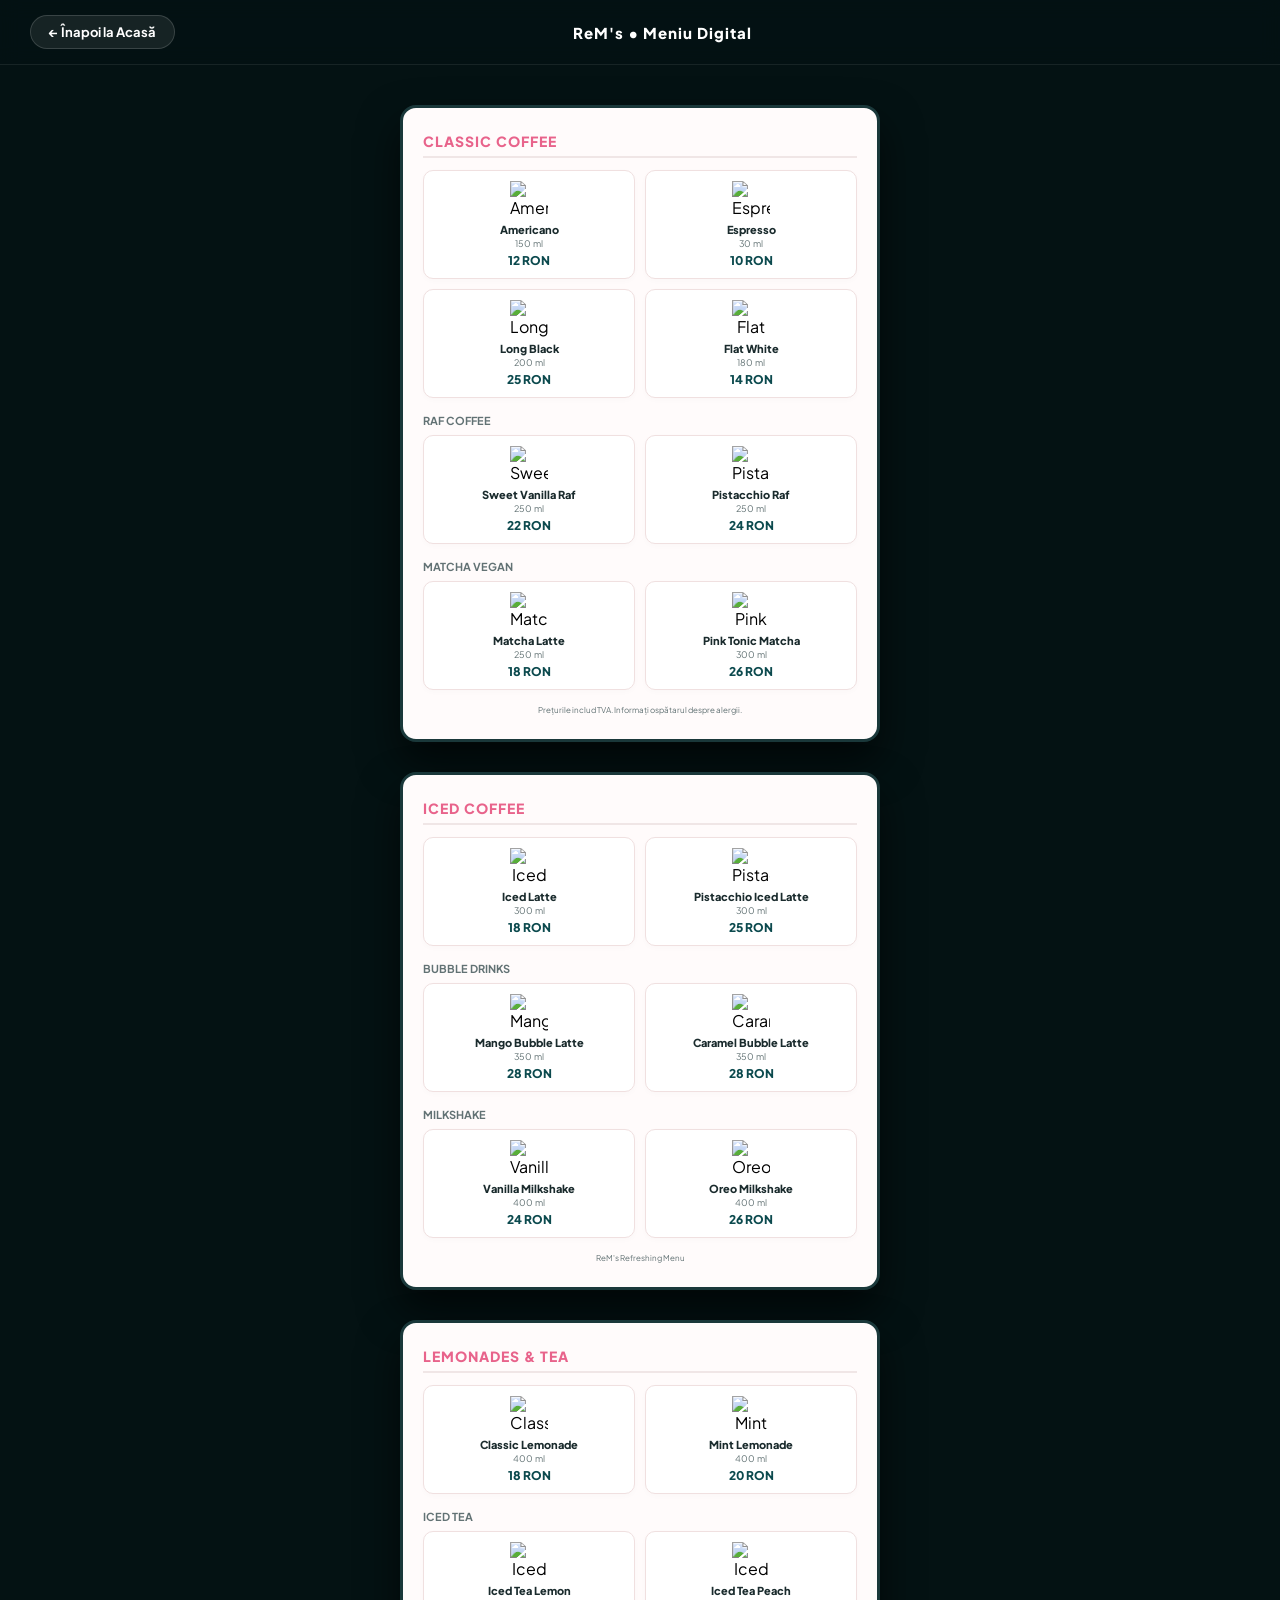
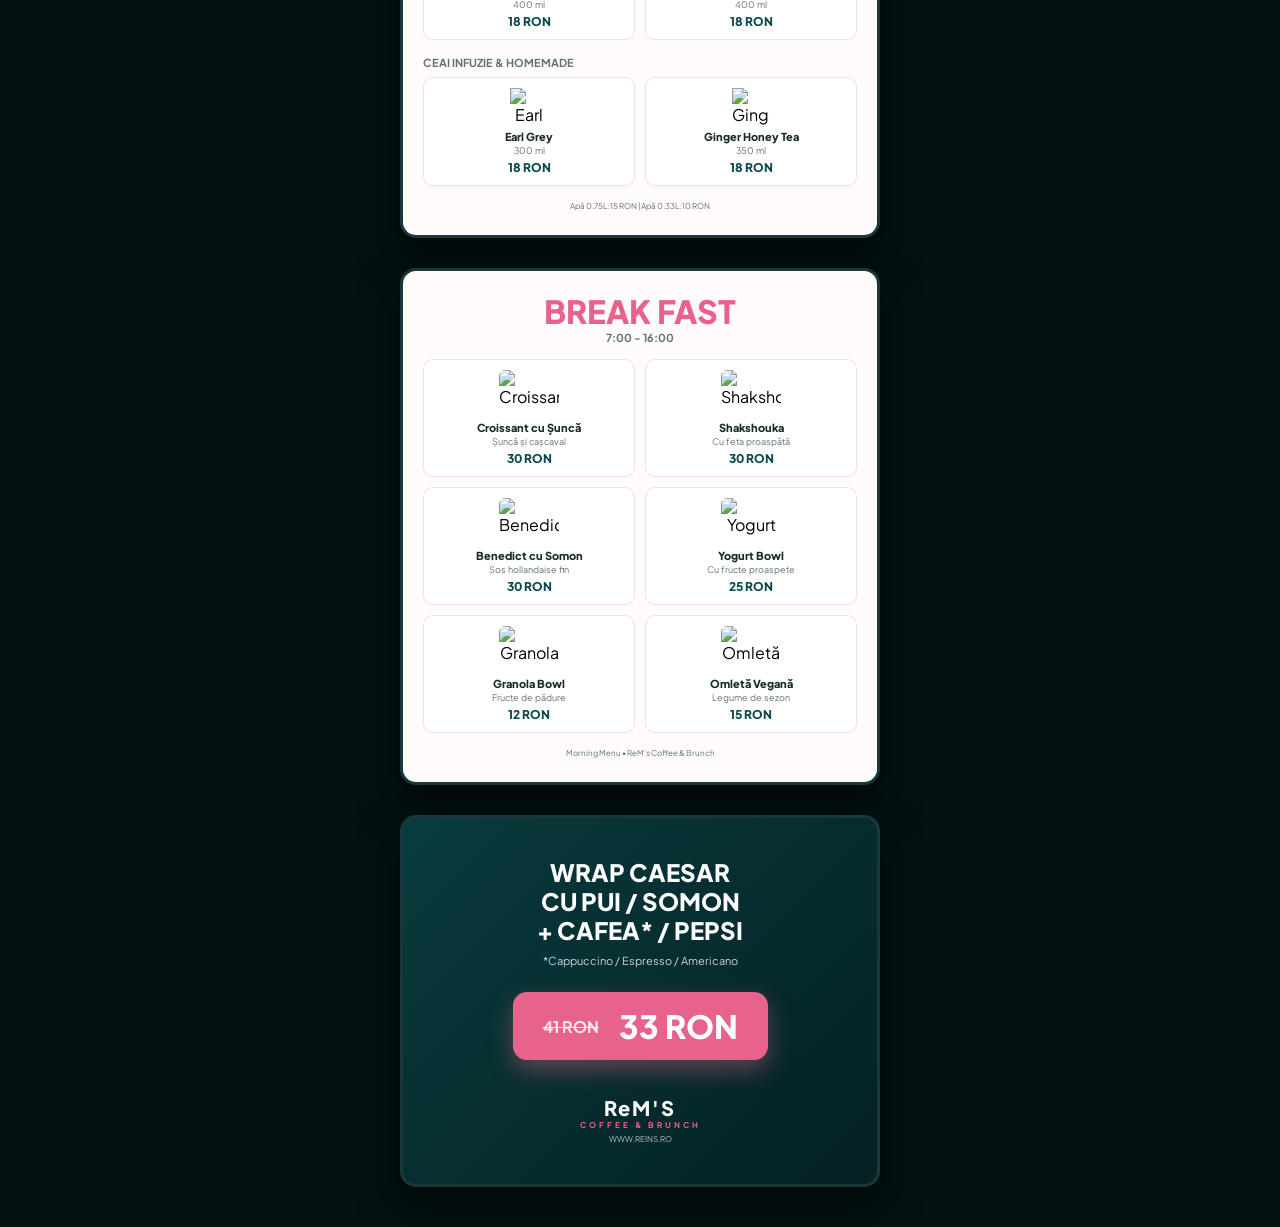
==== commit 6fbf41a6: "Update meniu.html" ====
--- a/meniu.html
+++ b/meniu.html
@@ -3,7 +3,7 @@
 <head>
   <meta charset="UTF-8">
   <meta name="viewport" content="width=device-width, initial-scale=1.0">
-  <title>ReM's Digital Menu Boards - Stacked</title>
+  <title>ReM's Digital Menu Boards - Exact</title>
   
   <style>
     @import url('https://fonts.googleapis.com/css2?family=Plus+Jakarta+Sans:wght@500;600;700;800;900&display=swap');
@@ -29,7 +29,6 @@
       align-items: center;
     }
 
-    /* BARĂ SUS CU BUTON DE ÎNAPOI */
     .top-bar {
       width: 100%;
       background: rgba(4, 18, 19, 0.95);
@@ -72,7 +71,6 @@
       letter-spacing: 1px;
     }
 
-    /* CONTAINERUL PENTRU ECRANE PUSE UNA SUB ALTA */
     .menu-stack {
       display: flex;
       flex-direction: column;
@@ -82,7 +80,6 @@
       padding: 40px 20px;
     }
 
-    /* UN SINGUR ECRAN DIGITAL (PANOU VERTICAL) */
     .menu-screen {
       width: 100%;
       background: var(--screen-bg);
@@ -92,7 +89,6 @@
       border: 3px solid #1a383a;
     }
 
-    /* ECRANUL 5 (PROMO SPECIALĂ) */
     .menu-screen.promo-board {
       background: linear-gradient(135deg, #093b3e 0%, #042022 100%);
       color: #fff;
@@ -119,7 +115,6 @@
       margin: 16px 0 8px 0;
     }
 
-    /* GRID PRODUSE */
     .items-grid {
       display: grid;
       grid-template-columns: repeat(2, 1fr);
@@ -133,6 +128,16 @@
       padding: 10px;
       text-align: center;
       box-shadow: 0 2px 6px rgba(0,0,0,0.02);
+      display: flex;
+      flex-direction: column;
+      align-items: center;
+    }
+
+    .menu-box img {
+      width: 38px;
+      height: 38px;
+      object-fit: contain;
+      margin-bottom: 4px;
     }
 
     .menu-box-title {
@@ -145,7 +150,7 @@
     .menu-box-sub {
       font-size: 9px;
       color: var(--text-muted);
-      margin-bottom: 6px;
+      margin-bottom: 4px;
     }
 
     .menu-box-price {
@@ -154,7 +159,6 @@
       color: var(--accent-teal);
     }
 
-    /* BREAKFAST SCREEN STYLES */
     .breakfast-header {
       text-align: center;
       margin-bottom: 15px;
@@ -187,6 +191,17 @@
       border-radius: 10px;
       padding: 10px;
       text-align: center;
+      display: flex;
+      flex-direction: column;
+      align-items: center;
+    }
+
+    .food-card img {
+      width: 60px;
+      height: 45px;
+      object-fit: cover;
+      border-radius: 6px;
+      margin-bottom: 6px;
     }
 
     .food-card h4 {
@@ -199,7 +214,7 @@
     .food-card p {
       font-size: 9px;
       color: var(--text-muted);
-      margin-bottom: 6px;
+      margin-bottom: 4px;
     }
 
     .food-card .price {
@@ -208,7 +223,6 @@
       color: var(--accent-teal);
     }
 
-    /* PROMO BOARD STYLES */
     .promo-content h2 {
       font-size: 24px;
       font-weight: 900;
@@ -256,38 +270,38 @@
 </head>
 <body>
 
-  <!-- BARĂ SUS -->
   <div class="top-bar">
-    <a href="index.html" class="back-btn">
-      ← Înapoi la Acasă
-    </a>
+    <a href="index.html" class="back-btn">← Înapoi la Acasă</a>
     <div class="top-bar-title">ReM's • Meniu Digital</div>
     <div style="width: 100px;"></div>
   </div>
 
-  <!-- CONTAINERUL VERTICAL (UNA SUB ALTA) -->
   <div class="menu-stack">
 
-    <!-- ECRAN 1: CLASSIC COFFEE, RAF & MATCHA -->
+    <!-- ECRAN 1 -->
     <div class="menu-screen">
       <div class="board-category">Classic Coffee</div>
       <div class="items-grid">
         <div class="menu-box">
+          <img src="https://images.unsplash.com/photo-1514432324607-a09d9b4aefdd?w=100&q=80" alt="Americano">
           <div class="menu-box-title">Americano</div>
           <div class="menu-box-sub">150 ml</div>
           <div class="menu-box-price">12 RON</div>
         </div>
         <div class="menu-box">
+          <img src="https://images.unsplash.com/photo-1510591509098-f4fdc6d0ff04?w=100&q=80" alt="Espresso">
           <div class="menu-box-title">Espresso</div>
           <div class="menu-box-sub">30 ml</div>
           <div class="menu-box-price">10 RON</div>
         </div>
         <div class="menu-box">
+          <img src="https://images.unsplash.com/photo-1514432324607-a09d9b4aefdd?w=100&q=80" alt="Long Black">
           <div class="menu-box-title">Long Black</div>
           <div class="menu-box-sub">200 ml</div>
           <div class="menu-box-price">25 RON</div>
         </div>
         <div class="menu-box">
+          <img src="https://images.unsplash.com/photo-1534778101976-62847782c213?w=100&q=80" alt="Flat White">
           <div class="menu-box-title">Flat White</div>
           <div class="menu-box-sub">180 ml</div>
           <div class="menu-box-price">14 RON</div>
@@ -297,11 +311,13 @@
       <div class="sub-category">Raf Coffee</div>
       <div class="items-grid">
         <div class="menu-box">
+          <img src="https://images.unsplash.com/photo-1461023058943-07fcbe16d735?w=100&q=80" alt="Sweet Vanilla Raf">
           <div class="menu-box-title">Sweet Vanilla Raf</div>
           <div class="menu-box-sub">250 ml</div>
           <div class="menu-box-price">22 RON</div>
         </div>
         <div class="menu-box">
+          <img src="https://images.unsplash.com/photo-1572442388796-11668a67e53d?w=100&q=80" alt="Pistacchio Raf">
           <div class="menu-box-title">Pistacchio Raf</div>
           <div class="menu-box-sub">250 ml</div>
           <div class="menu-box-price">24 RON</div>
@@ -311,11 +327,13 @@
       <div class="sub-category">Matcha Vegan</div>
       <div class="items-grid">
         <div class="menu-box">
+          <img src="https://images.unsplash.com/photo-1536256263959-770b48d82b0a?w=100&q=80" alt="Matcha Latte">
           <div class="menu-box-title">Matcha Latte</div>
           <div class="menu-box-sub">250 ml</div>
           <div class="menu-box-price">18 RON</div>
         </div>
         <div class="menu-box">
+          <img src="https://images.unsplash.com/photo-1536256263959-770b48d82b0a?w=100&q=80" alt="Pink Tonic Matcha">
           <div class="menu-box-title">Pink Tonic Matcha</div>
           <div class="menu-box-sub">300 ml</div>
           <div class="menu-box-price">26 RON</div>
@@ -324,16 +342,18 @@
       <div class="footer-note">Prețurile includ TVA. Informați ospătarul despre alergii.</div>
     </div>
 
-    <!-- ECRAN 2: ICED COFFEE, BUBBLE & MILKSHAKE -->
+    <!-- ECRAN 2 -->
     <div class="menu-screen">
       <div class="board-category">Iced Coffee</div>
       <div class="items-grid">
         <div class="menu-box">
+          <img src="https://images.unsplash.com/photo-1517701550927-30cf4ba1dba5?w=100&q=80" alt="Iced Latte">
           <div class="menu-box-title">Iced Latte</div>
           <div class="menu-box-sub">300 ml</div>
           <div class="menu-box-price">18 RON</div>
         </div>
         <div class="menu-box">
+          <img src="https://images.unsplash.com/photo-1517701550927-30cf4ba1dba5?w=100&q=80" alt="Pistacchio Iced Latte">
           <div class="menu-box-title">Pistacchio Iced Latte</div>
           <div class="menu-box-sub">300 ml</div>
           <div class="menu-box-price">25 RON</div>
@@ -343,11 +363,13 @@
       <div class="sub-category">Bubble Drinks</div>
       <div class="items-grid">
         <div class="menu-box">
+          <img src="https://images.unsplash.com/photo-1556679343-c7306c1976bc?w=100&q=80" alt="Mango Bubble Latte">
           <div class="menu-box-title">Mango Bubble Latte</div>
           <div class="menu-box-sub">350 ml</div>
           <div class="menu-box-price">28 RON</div>
         </div>
         <div class="menu-box">
+          <img src="https://images.unsplash.com/photo-1556679343-c7306c1976bc?w=100&q=80" alt="Caramel Bubble Latte">
           <div class="menu-box-title">Caramel Bubble Latte</div>
           <div class="menu-box-sub">350 ml</div>
           <div class="menu-box-price">28 RON</div>
@@ -357,11 +379,13 @@
       <div class="sub-category">Milkshake</div>
       <div class="items-grid">
         <div class="menu-box">
+          <img src="https://images.unsplash.com/photo-1572490122747-3968b75cc699?w=100&q=80" alt="Vanilla Milkshake">
           <div class="menu-box-title">Vanilla Milkshake</div>
           <div class="menu-box-sub">400 ml</div>
           <div class="menu-box-price">24 RON</div>
         </div>
         <div class="menu-box">
+          <img src="https://images.unsplash.com/photo-1572490122747-3968b75cc699?w=100&q=80" alt="Oreo Milkshake">
           <div class="menu-box-title">Oreo Milkshake</div>
           <div class="menu-box-sub">400 ml</div>
           <div class="menu-box-price">26 RON</div>
@@ -370,16 +394,18 @@
       <div class="footer-note">ReM's Refreshing Menu</div>
     </div>
 
-    <!-- ECRAN 3: LEMONADES & TEA -->
+    <!-- ECRAN 3 -->
     <div class="menu-screen">
       <div class="board-category">Lemonades & Tea</div>
       <div class="items-grid">
         <div class="menu-box">
+          <img src="https://images.unsplash.com/photo-1513558161293-cdaf765ed2fd?w=100&q=80" alt="Classic Lemonade">
           <div class="menu-box-title">Classic Lemonade</div>
           <div class="menu-box-sub">400 ml</div>
           <div class="menu-box-price">18 RON</div>
         </div>
         <div class="menu-box">
+          <img src="https://images.unsplash.com/photo-1513558161293-cdaf765ed2fd?w=100&q=80" alt="Mint Lemonade">
           <div class="menu-box-title">Mint Lemonade</div>
           <div class="menu-box-sub">400 ml</div>
           <div class="menu-box-price">20 RON</div>
@@ -389,11 +415,13 @@
       <div class="sub-category">Iced Tea</div>
       <div class="items-grid">
         <div class="menu-box">
+          <img src="https://images.unsplash.com/photo-1556679343-c7306c1976bc?w=100&q=80" alt="Iced Tea Lemon">
           <div class="menu-box-title">Iced Tea Lemon</div>
           <div class="menu-box-sub">400 ml</div>
           <div class="menu-box-price">18 RON</div>
         </div>
         <div class="menu-box">
+          <img src="https://images.unsplash.com/photo-1556679343-c7306c1976bc?w=100&q=80" alt="Iced Tea Peach">
           <div class="menu-box-title">Iced Tea Peach</div>
           <div class="menu-box-sub">400 ml</div>
           <div class="menu-box-price">18 RON</div>
@@ -403,11 +431,13 @@
       <div class="sub-category">Ceai Infuzie & Homemade</div>
       <div class="items-grid">
         <div class="menu-box">
+          <img src="https://images.unsplash.com/photo-1576092768241-dec231879fc3?w=100&q=80" alt="Earl Grey">
           <div class="menu-box-title">Earl Grey</div>
           <div class="menu-box-sub">300 ml</div>
           <div class="menu-box-price">18 RON</div>
         </div>
         <div class="menu-box">
+          <img src="https://images.unsplash.com/photo-1544787219-7f47ccb76574?w=100&q=80" alt="Ginger Honey Tea">
           <div class="menu-box-title">Ginger Honey Tea</div>
           <div class="menu-box-sub">350 ml</div>
           <div class="menu-box-price">18 RON</div>
@@ -416,7 +446,7 @@
       <div class="footer-note">Apă 0.75L: 15 RON | Apă 0.33L: 10 RON</div>
     </div>
 
-    <!-- ECRAN 4: BREAKFAST -->
+    <!-- ECRAN 4 -->
     <div class="menu-screen">
       <div class="breakfast-header">
         <div class="breakfast-title">Break Fast</div>
@@ -425,31 +455,37 @@
 
       <div class="food-grid">
         <div class="food-card">
+          <img src="https://images.unsplash.com/photo-1555396273-367ea4eb4db5?w=120&q=80" alt="Croissant">
           <h4>Croissant cu Șuncă</h4>
           <p>Șuncă și cașcaval</p>
           <div class="price">30 RON</div>
         </div>
         <div class="food-card">
+          <img src="https://images.unsplash.com/photo-1590412200988-a46697078ad5?w=120&q=80" alt="Shakshouka">
           <h4>Shakshouka</h4>
           <p>Cu feta proaspătă</p>
           <div class="price">30 RON</div>
         </div>
         <div class="food-card">
+          <img src="https://images.unsplash.com/photo-1525351484163-7529414344d8?w=120&q=80" alt="Benedict">
           <h4>Benedict cu Somon</h4>
           <p>Sos hollandaise fin</p>
           <div class="price">30 RON</div>
         </div>
         <div class="food-card">
+          <img src="https://images.unsplash.com/photo-1488477181946-6428a0291777?w=120&q=80" alt="Yogurt">
           <h4>Yogurt Bowl</h4>
           <p>Cu fructe proaspete</p>
           <div class="price">25 RON</div>
         </div>
         <div class="food-card">
+          <img src="https://images.unsplash.com/photo-1517673400267-0251440c45dc?w=120&q=80" alt="Granola">
           <h4>Granola Bowl</h4>
           <p>Fructe de pădure</p>
           <div class="price">12 RON</div>
         </div>
         <div class="food-card">
+          <img src="https://images.unsplash.com/photo-1510693206972-df098062cb71?w=120&q=80" alt="Omletă">
           <h4>Omletă Vegană</h4>
           <p>Legume de sezon</p>
           <div class="price">15 RON</div>
@@ -458,7 +494,7 @@
       <div class="footer-note">Morning Menu • ReM's Coffee & Brunch</div>
     </div>
 
-    <!-- ECRAN 5: PROMO SPECIALĂ -->
+    <!-- ECRAN 5 -->
     <div class="menu-screen promo-board">
       <div class="promo-content">
         <h2>Wrap Caesar<br>cu Pui / Somon<br>+ Cafea* / Pepsi</h2>
